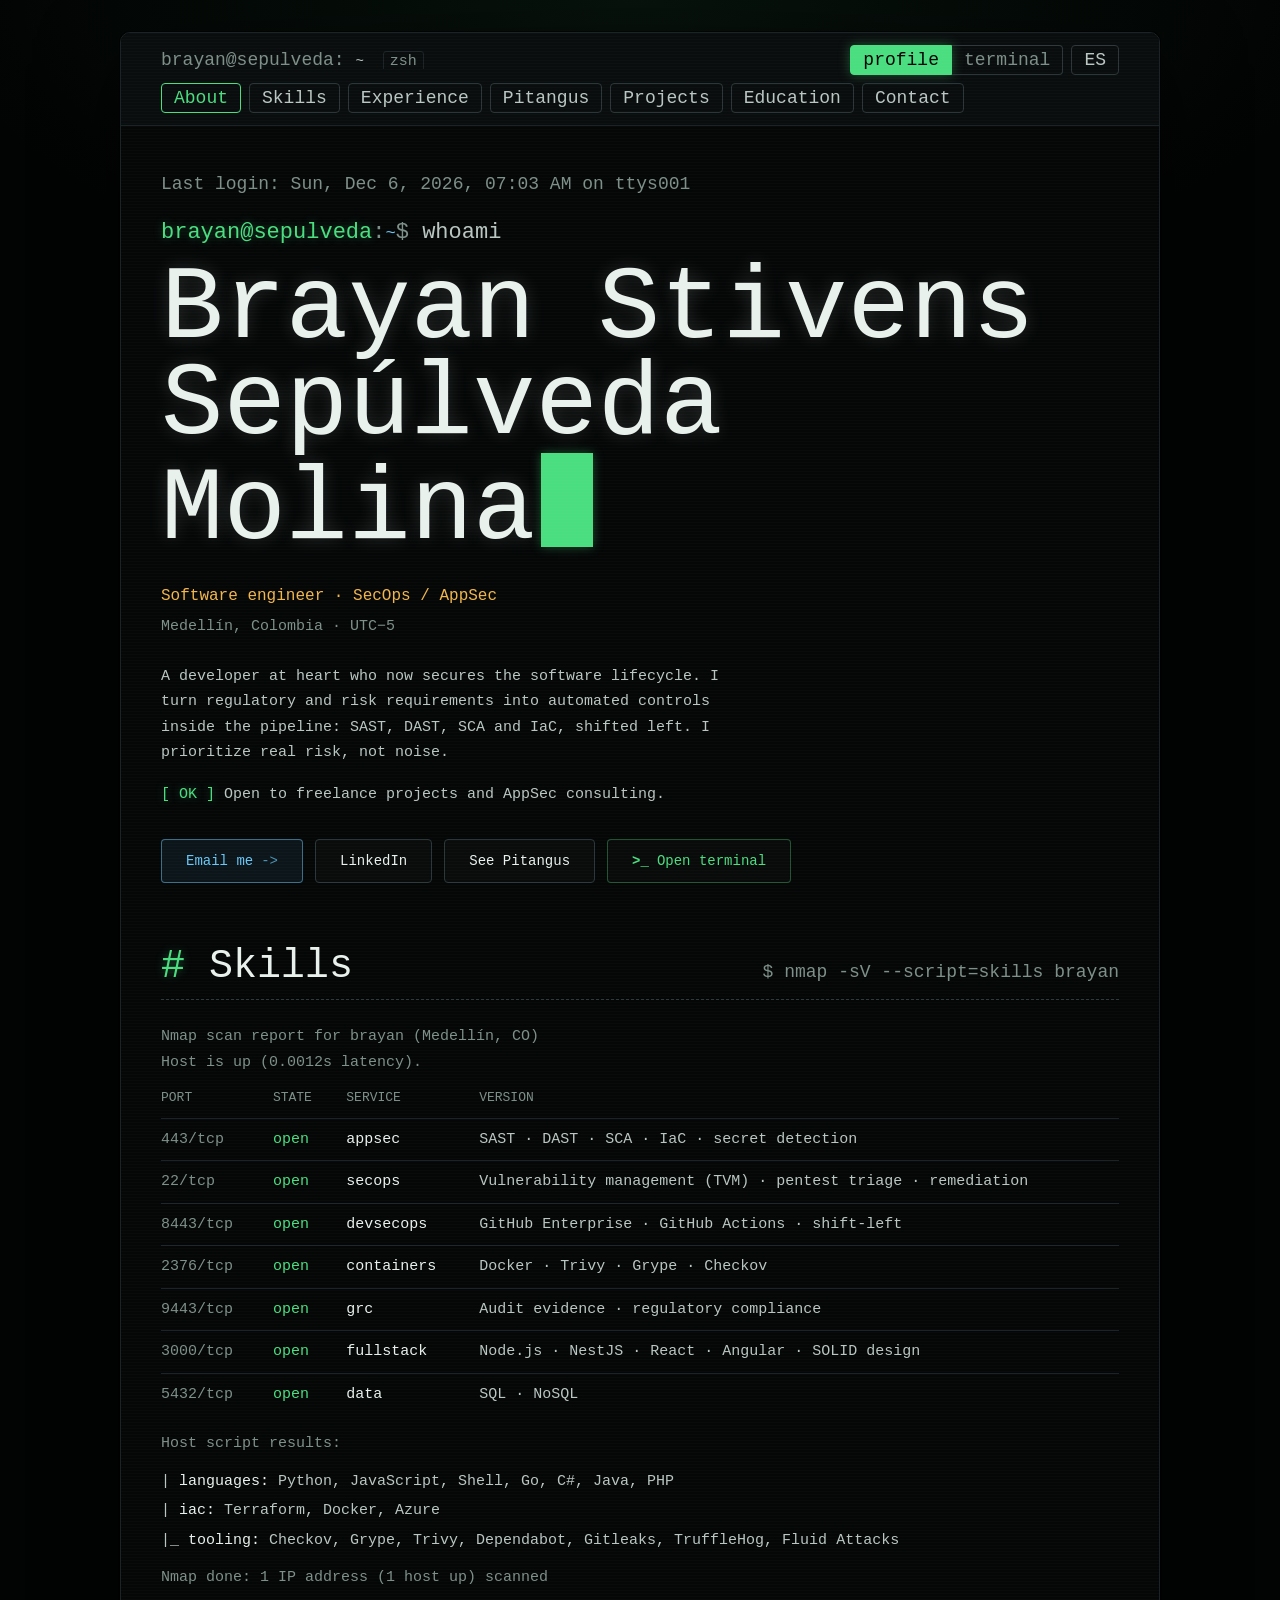
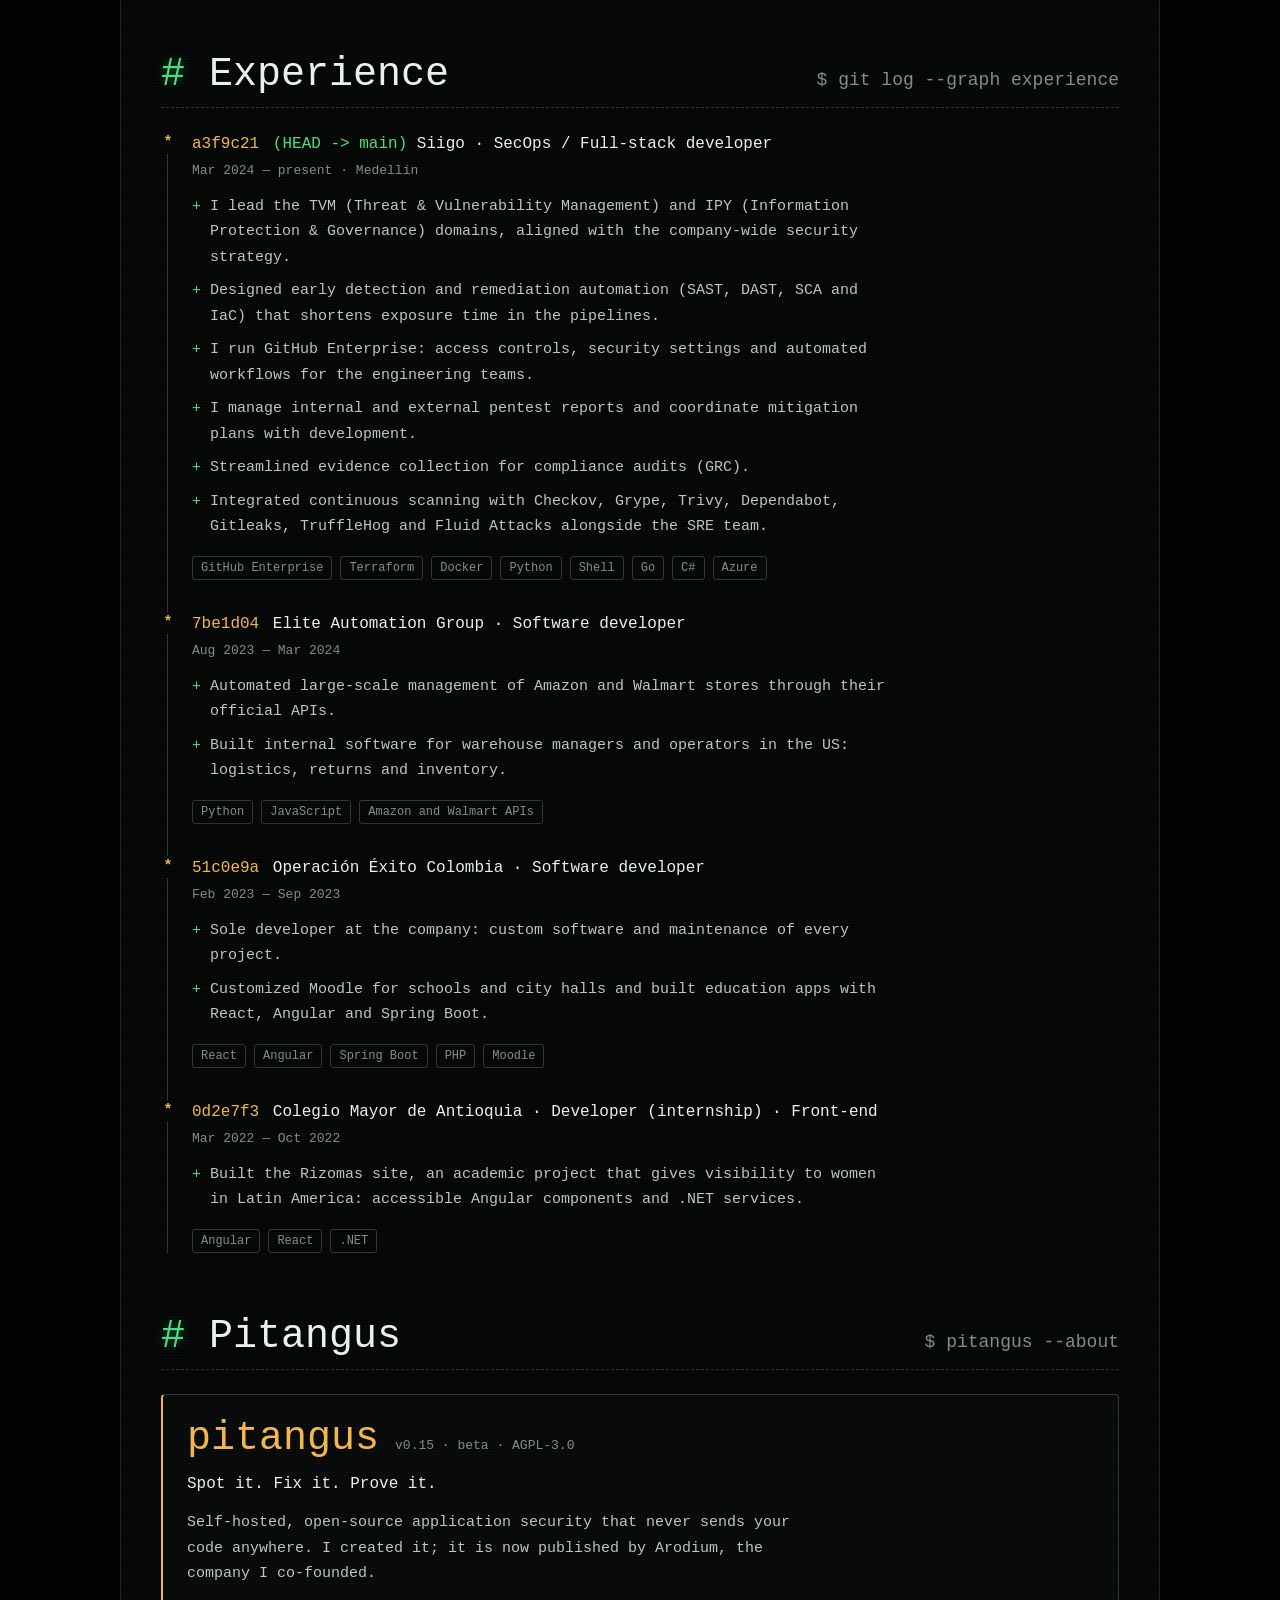
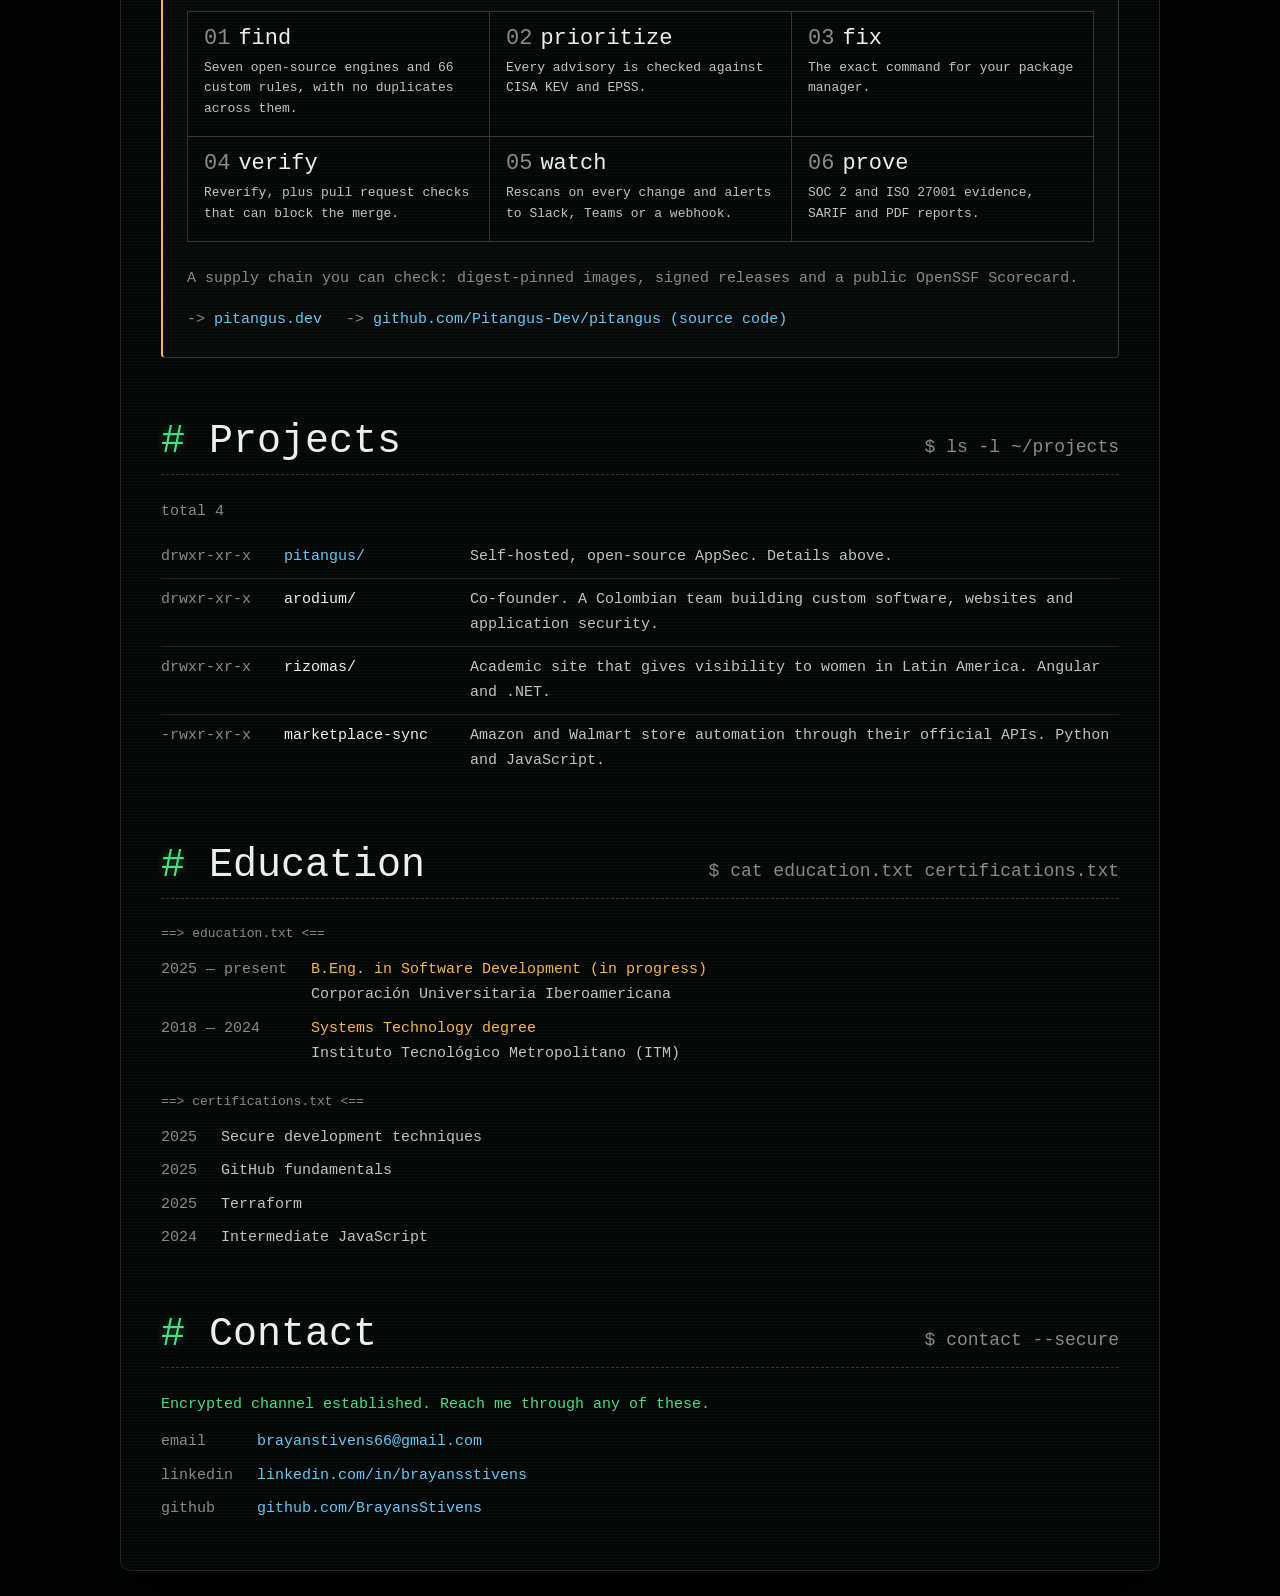
==== index.html @ 63f1b4c5 "Portfolio personal con vista de perfil y terminal interactiva Sitio estático para GitHub Pages: vist" ====
<!doctype html>
<html lang="es">
<head>
<meta charset="utf-8">
<meta name="viewport" content="width=device-width, initial-scale=1">
<meta http-equiv="Content-Security-Policy" content="default-src 'self'; script-src 'self'; style-src 'self' https://fonts.googleapis.com; font-src https://fonts.gstatic.com; img-src 'self' data:; connect-src 'none'; object-src 'none'; base-uri 'none'; form-action 'none'">
<meta name="referrer" content="strict-origin-when-cross-origin">
<title>Brayan Sepúlveda · SecOps / AppSec</title>
<meta name="description" content="Ingeniero de software y especialista en ciberseguridad (SecOps, AppSec, GRC). Automatizo SAST, DAST, SCA e IaC en el pipeline. Creador de Pitangus.">
<meta name="author" content="Brayan Stivens Sepúlveda Molina">
<meta name="theme-color" content="#020303">
<meta property="og:type" content="profile">
<meta property="og:title" content="Brayan Sepúlveda · SecOps / AppSec">
<meta property="og:description" content="Ingeniero de software y especialista en ciberseguridad. Creador de Pitangus, AppSec autoalojado y de código abierto.">
<meta property="og:url" content="https://brayansstivens.github.io/">
<link rel="canonical" href="https://brayansstivens.github.io/">
<link rel="icon" href="favicon.svg" type="image/svg+xml">
<link rel="preconnect" href="https://fonts.googleapis.com">
<link rel="preconnect" href="https://fonts.gstatic.com" crossorigin>
<link rel="stylesheet" href="https://fonts.googleapis.com/css2?family=IBM+Plex+Mono:wght@400;500;600&family=VT323&display=swap">
<link rel="stylesheet" href="styles.css">
<script src="main.js" defer></script>
</head>
<body>
<!--
  recon: si estás leyendo esto, vas bien.
  Hay una flag escondida. Los buenos pentesters empiezan por lo obvio.
-->
<a class="skip" href="#profile" id="skip">Ir al contenido</a>

<div class="term" id="term">
  <header class="bar">
    <div class="bar-row">
      <span class="bar-title">brayan@sepulveda: <span id="barPath"><span class="tl">~</span></span> <span class="bar-shell">zsh</span></span>
      <div class="bar-actions">
        <div class="seg" role="group" id="viewGroup" aria-label="Vista">
          <button type="button" id="viewProfile" aria-pressed="true">perfil</button>
          <button type="button" id="viewTerm" aria-pressed="false">terminal</button>
        </div>
        <button type="button" id="langBtn" class="btn" aria-label="Switch to English">EN</button>
      </div>
    </div>
    <nav id="chips" class="chips" aria-label="Secciones"></nav>
  </header>

  <main class="screen" id="profile">
    <div id="sections"></div>
    <noscript>
      <div class="noscript">
        <h1>Brayan Stivens Sepúlveda Molina</h1>
        <p>Ingeniero de software · SecOps / AppSec · Medellín, Colombia</p>
        <p>Creador de <a href="https://pitangus.dev">Pitangus</a>, AppSec autoalojado y de código abierto.</p>
        <p><a href="https://www.linkedin.com/in/brayansstivens">LinkedIn</a> · <a href="https://github.com/BrayansStivens">GitHub</a></p>
      </div>
    </noscript>
  </main>

  <section class="console" id="console" aria-label="Terminal" hidden>
    <div class="console-scroll" id="consoleScroll">
      <div class="out" id="out" aria-live="polite"></div>
      <form id="promptForm" class="prompt-line" autocomplete="off">
        <label for="prompt" class="ps1" id="ps1"></label>
        <input id="prompt" name="prompt" type="text" autocapitalize="off" autocorrect="off" spellcheck="false" enterkeyhint="go">
      </form>
    </div>
    <div class="suggest" id="suggest"></div>
  </section>
</div>
</body>
</html>
---- styles.css ----
/* Paleta: un significado por color.
   verde = prompt / estado OK, cian = enlaces y acciones,
   ámbar = resaltado, rojo = solo errores. Solo modo oscuro. */
:root {
  --bg: #020303;
  --panel: #050707;
  --bar: #0a0d0e;
  --line: #1a2426;
  --line-strong: #2a3739;
  --text: #b9c6c2;
  --strong: #e8f1ec;
  --muted: #7d8f89;          /* 5,8:1 sobre el panel: pasa AA en texto pequeño */
  --green: #4ade80;
  --glow: rgba(74, 222, 128, 0.35);
  --cyan: #67c7f7;
  --cyan-soft: rgba(103, 199, 247, 0.08);
  --amber: #f2b64c;
  --red: #f47272;
  --sel: rgba(74, 222, 128, 0.25);

  /* Tipografía: Plex para leer; VT323 solo para lo que es «de terminal»
     (prompt, títulos, nombre). VT323 se ve un 30 % más pequeña al mismo
     tamaño, por eso su escala va aparte. */
  --mono: "IBM Plex Mono", ui-monospace, SFMono-Regular, Menlo, Consolas, monospace;
  --vt: "VT323", "IBM Plex Mono", ui-monospace, monospace;
  --fs-xs: 12px;
  --fs-sm: 13px;
  --fs-base: 15px;
  --lh: 1.7;
  --vt-sm: 18px;   /* barra, menú, selector */
  --vt-md: 22px;   /* líneas de comando, títulos pequeños */
  --vt-lg: 40px;   /* títulos de sección */
  --vt-xl: clamp(56px, 10vw, 104px);

  /* Espaciado en múltiplos de 4 */
  --s-1: 4px;
  --s-2: 8px;
  --s-3: 12px;
  --s-4: 16px;
  --s-5: 24px;
  --s-6: 32px;
  --s-7: 48px;
  --s-8: 64px;

  --gutter: 40px;
  --radius: 4px;
  --control-h: 30px;
  --cta-h: 44px;
  --bar-h: 96px;
  color-scheme: dark;
}

* { box-sizing: border-box; }
[hidden] { display: none !important; }

html { -webkit-text-size-adjust: 100%; }

body {
  margin: 0;
  min-height: 100vh;
  padding-bottom: var(--s-6);
  background:
    radial-gradient(ellipse 80% 50% at 50% 0%, rgba(74, 222, 128, 0.07), transparent 70%),
    var(--bg);
  background-attachment: fixed;
  color: var(--text);
  font: var(--fs-base)/var(--lh) var(--mono);
}

::selection { background: var(--sel); color: var(--strong); }

a { color: var(--cyan); text-decoration: none; }
a:hover { text-decoration: underline; text-underline-offset: 3px; }
:focus-visible { outline: 2px solid var(--cyan); outline-offset: 2px; border-radius: 2px; }

p { margin: 0 0 var(--s-3); }

.skip {
  position: absolute;
  left: var(--s-2);
  top: -48px;
  padding: var(--s-2) var(--s-3);
  background: var(--panel);
  border: 1px solid var(--line);
  z-index: 30;
}
.skip:focus { top: var(--s-2); }

/* ---------- Ventana ---------- */
.term {
  position: relative;
  max-width: 1040px;
  margin: var(--s-6) auto 0;
  background: var(--panel);
  border: 1px solid var(--line);
  border-radius: 10px;
  overflow: clip;
  box-shadow: 0 0 0 1px rgba(0, 0, 0, 0.6), 0 30px 80px rgba(0, 0, 0, 0.7);
}

/* Líneas de barrido tipo monitor CRT, muy tenues */
.term::after {
  content: "";
  position: absolute;
  inset: 0;
  pointer-events: none;
  z-index: 8;
  background: repeating-linear-gradient(to bottom, rgba(255, 255, 255, 0.02) 0 1px, transparent 1px 3px);
}

.bar {
  position: sticky;
  top: 0;
  z-index: 5;
  background: var(--bar);
  border-bottom: 1px solid var(--line);
}

.bar-row {
  display: flex;
  align-items: center;
  justify-content: space-between;
  gap: var(--s-3);
  padding: var(--s-3) var(--gutter) var(--s-2);
}

.bar-title {
  font-family: var(--vt);
  font-size: var(--vt-sm);
  line-height: 1;
  color: var(--muted);
  white-space: nowrap;
  overflow: hidden;
  text-overflow: ellipsis;
}
#barPath { color: var(--text); }
.bar-shell { margin-left: var(--s-2); padding: 1px 6px; border: 1px solid var(--line); border-radius: 3px; font-size: 15px; }

.bar-actions { display: flex; align-items: center; gap: var(--s-2); flex-shrink: 0; }

/* Controles pequeños: menú de secciones, idioma, sugerencias */
.btn, .chip, .seg button {
  display: inline-flex;
  align-items: center;
  height: var(--control-h);
  padding: 0 var(--s-3);
  font-family: var(--vt);
  font-size: var(--vt-sm);
  line-height: 1;
  color: var(--text);
  background: transparent;
  border: 1px solid var(--line-strong);
  border-radius: var(--radius);
  cursor: pointer;
  text-decoration: none;
  white-space: nowrap;
}
.btn:hover, .chip:hover { border-color: var(--cyan); color: var(--cyan); text-decoration: none; }
.chip.active { border-color: var(--green); color: var(--green); }

.seg { display: inline-flex; }
.seg button { color: var(--muted); border-radius: 0; }
.seg button:first-child { border-radius: var(--radius) 0 0 var(--radius); }
.seg button:last-child { border-radius: 0 var(--radius) var(--radius) 0; border-left: 0; }
.seg button:hover { color: var(--cyan); }
.seg button[aria-pressed="true"] { color: var(--bg); background: var(--green); border-color: var(--green); box-shadow: 0 0 12px var(--glow); }

.chips {
  display: flex;
  flex-wrap: wrap;
  gap: var(--s-2);
  padding: 0 var(--gutter) var(--s-3);
}

/* ---------- Elementos de terminal compartidos ---------- */
.cmd {
  margin: 0 0 var(--s-4);
  font-family: var(--vt);
  font-size: var(--vt-md);
  font-weight: 400;
  line-height: 1.2;
  color: var(--strong);
  overflow-wrap: anywhere;
}

.ps1 { color: var(--green); white-space: nowrap; text-shadow: 0 0 8px var(--glow); }
.ps1 .p { color: var(--muted); text-shadow: none; }
.ps1 .d { color: var(--cyan); text-shadow: none; }
.tl { font-family: var(--mono); font-size: 0.78em; }

.cursor {
  display: inline-block;
  width: 0.5em;
  height: 0.9em;
  margin-left: 6px;
  vertical-align: -0.08em;
  background: var(--green);
  box-shadow: 0 0 10px var(--glow);
  animation: blink 1.1s steps(1) infinite;
}
@keyframes blink { 50% { opacity: 0; } }

.muted { color: var(--muted); }
.ok { color: var(--green); }
.hl { color: var(--amber); }
.err { color: var(--red); }
.strong { color: var(--strong); }

/* ---------- Vista de perfil ---------- */
.screen { padding: var(--s-7) var(--gutter) var(--s-7); }

.block { margin: 0 0 var(--s-8); scroll-margin-top: calc(var(--bar-h) + var(--s-4)); }
.block:last-child { margin-bottom: 0; }

.login { margin: 0 0 var(--s-5); font-family: var(--vt); font-size: var(--vt-sm); line-height: 1.2; color: var(--muted); }

.hero .cmd { color: var(--text); }
.name {
  margin: 0 0 var(--s-5);
  font-family: var(--vt);
  font-size: var(--vt-xl);
  line-height: 0.92;
  font-weight: 400;
  color: var(--strong);
  text-shadow: 0 0 18px rgba(232, 241, 236, 0.18);
}
.role { margin: 0 0 var(--s-1); font-size: 16px; font-weight: 500; color: var(--amber); }
.summary { max-width: 64ch; margin: var(--s-5) 0 0; }
.status { margin: var(--s-4) 0 0; }
.status .ok { text-shadow: 0 0 8px var(--glow); }

/* Botones de acción: texto legible (Plex), una sola acción destacada */
.cta { display: flex; flex-wrap: wrap; gap: var(--s-3); margin-top: var(--s-6); }
.btn-cta {
  display: inline-flex;
  align-items: center;
  justify-content: center;
  gap: var(--s-2);
  height: var(--cta-h);
  padding: 0 var(--s-5);
  font: 500 14px/1 var(--mono);
  white-space: nowrap;
  color: var(--strong);
  background: rgba(255, 255, 255, 0.02);
  border: 1px solid var(--line-strong);
  border-radius: var(--radius);
  cursor: pointer;
  transition: border-color 0.15s, background 0.15s, color 0.15s;
}
.btn-cta:hover { text-decoration: none; border-color: var(--cyan); color: var(--cyan); }
.btn-cta.primary { color: var(--cyan); background: var(--cyan-soft); border-color: rgba(103, 199, 247, 0.5); }
.btn-cta.primary::after { content: "->"; opacity: 0.7; }
.btn-cta.primary:hover { background: rgba(103, 199, 247, 0.16); border-color: var(--cyan); }
.btn-cta.ghost { color: var(--green); border-color: rgba(74, 222, 128, 0.35); }
.btn-cta.ghost::before { content: ">_"; font-weight: 600; }
.btn-cta.ghost:hover { color: var(--green); border-color: var(--green); background: rgba(74, 222, 128, 0.06); }

/* Cabecera de sección */
.sec-head {
  display: flex;
  flex-wrap: wrap;
  align-items: baseline;
  justify-content: space-between;
  gap: var(--s-1) var(--s-5);
  padding-bottom: var(--s-3);
  margin-bottom: var(--s-5);
  border-bottom: 1px dashed var(--line-strong);
}
.sec-title {
  margin: 0;
  font-family: var(--vt);
  font-weight: 400;
  font-size: var(--vt-lg);
  line-height: 1;
  color: var(--strong);
}
.sec-title::before { content: "# "; color: var(--green); text-shadow: 0 0 8px var(--glow); }
.sec-cmd { font-family: var(--vt); font-size: var(--vt-sm); line-height: 1.2; color: var(--muted); }

/* nmap */
.nmap { width: 100%; border-collapse: collapse; margin: var(--s-2) 0 var(--s-4); }
.nmap th { text-align: left; font-size: var(--fs-sm); font-weight: 500; color: var(--muted); padding: 0 var(--s-5) var(--s-2) 0; border-bottom: 1px solid var(--line); }
.nmap td { padding: var(--s-2) var(--s-5) var(--s-2) 0; vertical-align: top; border-bottom: 1px solid var(--line); }
.nmap tr:last-child td { border-bottom: 0; }
.nmap td:last-child, .nmap th:last-child { padding-right: 0; }
.nmap .port { white-space: nowrap; color: var(--muted); }
.nmap .svc { color: var(--strong); font-weight: 500; white-space: nowrap; }
.script { list-style: none; margin: 0 0 var(--s-3); padding: 0; }
.script li { padding-left: 2ch; text-indent: -2ch; margin-bottom: var(--s-1); }
.script b { color: var(--strong); font-weight: 500; }

/* git log */
.gitlog { list-style: none; margin: 0; padding: 0; }
.gitlog > li {
  position: relative;
  padding: 0 0 var(--s-6) var(--s-5);
  border-left: 1px solid var(--line-strong);
  margin-left: 6px;
}
.gitlog > li:last-child { padding-bottom: 0; }
.gitlog > li::before {
  content: "*";
  position: absolute;
  left: -6px;
  top: 0;
  width: 12px;
  line-height: 1.5;
  text-align: center;
  background: var(--panel);
  color: var(--amber);
  font-weight: 600;
}
.commit { color: var(--strong); font-size: 16px; font-weight: 500; line-height: 1.5; }
.hash { color: var(--amber); font-weight: 400; margin-right: var(--s-1); }
.ref { color: var(--green); font-weight: 400; }
.meta { margin: var(--s-1) 0 var(--s-3); font-size: var(--fs-sm); color: var(--muted); }
.bullets { margin: 0 0 var(--s-4); padding-left: 2ch; list-style: none; }
.bullets li { position: relative; margin-bottom: var(--s-2); max-width: 76ch; }
.bullets li::before { content: "+"; position: absolute; left: -2ch; color: var(--green); }

.tags { display: flex; flex-wrap: wrap; gap: var(--s-2); margin: 0; padding: 0; list-style: none; }
.tags li { padding: 2px var(--s-2); font-size: var(--fs-xs); line-height: 1.5; color: var(--muted); border: 1px solid var(--line-strong); border-radius: 3px; }

/* pitangus */
.card {
  padding: var(--s-5);
  border: 1px solid var(--line-strong);
  border-left: 2px solid var(--amber);
  border-radius: var(--radius);
  background: rgba(255, 255, 255, 0.012);
}
.card-head { display: flex; flex-wrap: wrap; align-items: baseline; gap: var(--s-1) var(--s-4); margin-bottom: var(--s-3); }
.pname { font-family: var(--vt); font-size: var(--vt-lg); line-height: 1; color: var(--amber); }
.card-head .muted { font-size: var(--fs-sm); }
.tagline { margin-bottom: var(--s-3); font-size: 16px; font-weight: 500; color: var(--strong); }
.lead { max-width: 68ch; }

.pipeline {
  list-style: none;
  margin: var(--s-5) 0;
  padding: 0;
  display: grid;
  grid-template-columns: repeat(3, minmax(0, 1fr));
  gap: 1px;
  background: var(--line-strong);
  border: 1px solid var(--line-strong);
}
.pipeline li { background: var(--panel); padding: var(--s-4); }
.step { display: block; margin-bottom: var(--s-2); font-family: var(--vt); font-size: var(--vt-md); line-height: 1; color: var(--strong); }
.step .n { color: var(--muted); margin-right: var(--s-2); }
.pipeline p { margin: 0; font-size: var(--fs-sm); line-height: 1.6; }

.links { display: flex; flex-wrap: wrap; gap: var(--s-2) var(--s-5); margin: var(--s-4) 0 0; }
.links a::before { content: "-> "; color: var(--muted); }

/* ls -l */
.ls { list-style: none; margin: 0; padding: 0; }
.ls li {
  display: grid;
  grid-template-columns: 11ch minmax(18ch, max-content) 1fr;
  gap: 0 var(--s-5);
  padding: var(--s-2) 0;
  border-bottom: 1px solid var(--line);
}
.ls li:last-child { border-bottom: 0; }
.ls .perm { color: var(--muted); }
.ls .fname { color: var(--strong); font-weight: 500; }

/* educación y contacto */
.kv { display: grid; grid-template-columns: max-content 1fr; gap: var(--s-2) var(--s-5); margin: 0 0 var(--s-5); }
.kv:last-child { margin-bottom: 0; }
.kv dt { color: var(--muted); }
.kv dd { margin: 0; }
.file { margin: var(--s-5) 0 var(--s-3); font-size: var(--fs-sm); color: var(--muted); }
.file:first-child { margin-top: 0; }

/* ---------- Vista de terminal: ocupa la ventana y tiene su propio scroll ---------- */
.term.is-term {
  display: flex;
  flex-direction: column;
  height: calc(100vh - var(--s-8));
  height: calc(100dvh - var(--s-8));
}
.console { flex: 1; display: flex; flex-direction: column; min-height: 0; }
.console-scroll {
  flex: 1;
  min-height: 0;
  overflow-y: auto;
  padding: var(--s-5) var(--gutter) var(--s-4);
  overscroll-behavior: contain;
  cursor: text;
}
.suggest {
  display: flex;
  flex-wrap: wrap;
  gap: var(--s-2);
  padding: var(--s-3) var(--gutter);
  border-top: 1px solid var(--line);
  background: var(--bar);
}
.suggest .chip { color: var(--muted); }
.suggest .chip:hover { color: var(--cyan); }

.out .entry { margin-bottom: var(--s-5); }
.out .cmd { margin: 0 0 var(--s-2); }
.out .output p { margin-bottom: var(--s-2); }
.out .grid { display: flex; flex-wrap: wrap; gap: var(--s-1) var(--s-6); }
.out .dir { color: var(--cyan); }
.out .lnk { color: var(--amber); }
.out .help { display: grid; grid-template-columns: max-content 1fr; gap: var(--s-1) var(--s-6); margin: 0; }
.out .help dt { color: var(--strong); }
.out .help dd { margin: 0; color: var(--muted); }
.out .name { font-size: clamp(44px, 8vw, 80px); }
.welcome .banner {
  margin: var(--s-3) 0 var(--s-4);
  font-family: var(--vt);
  font-size: clamp(44px, 8vw, 72px);
  line-height: 1;
  color: var(--green);
  text-shadow: 0 0 16px var(--glow);
}

.prompt-line { display: flex; align-items: baseline; gap: var(--s-3); font-family: var(--vt); font-size: var(--vt-md); line-height: 1.2; }
.prompt-line input {
  flex: 1;
  min-width: 0;
  font: inherit;
  color: var(--strong);
  background: transparent;
  border: 0;
  padding: 0;
  outline: none;
  caret-color: var(--green);
}
.prompt-line input::placeholder { color: var(--muted); opacity: 0.8; }

.noscript h1 { font-family: var(--vt); font-size: 48px; font-weight: 400; color: var(--strong); }

/* ---------- Responsivo ---------- */
@media (max-width: 760px) {
  :root {
    --gutter: 16px;
    --fs-base: 14px;
    --vt-lg: 34px;
    --control-h: 36px;   /* objetivo táctil cómodo */
    --bar-h: 108px;
  }
  .term { margin: 0; border-radius: 0; border-left: 0; border-right: 0; border-top: 0; }
  /* En móvil el menú va en una sola fila desplazable dentro de la barra */
  .chips, .suggest { flex-wrap: nowrap; overflow-x: auto; scrollbar-width: none; }
  .chips::-webkit-scrollbar, .suggest::-webkit-scrollbar { display: none; }
  .chip { flex-shrink: 0; }
  .screen { padding: var(--s-6) var(--gutter) var(--s-7); }
  .block { margin-bottom: var(--s-7); }
  .pipeline { grid-template-columns: repeat(2, minmax(0, 1fr)); }
  .ls li { grid-template-columns: 1fr; gap: var(--s-1); }
  .ls .perm { display: none; }
  .term.is-term { height: 100vh; height: 100dvh; }
  body:has(.term.is-term) { padding-bottom: 0; }
  .seg button { padding: 0 var(--s-2); }
}

@media (max-width: 520px) {
  .name .cursor { display: none; }
  .ps1 .u { display: none; }
  .bar-shell { display: none; }
  .card { padding: var(--s-4); }
  .pipeline { grid-template-columns: 1fr; }
  .cta { display: grid; grid-template-columns: 1fr 1fr; }
  .btn-cta { padding: 0 var(--s-2); font-size: 13px; }
  .nmap thead { display: none; }
  .nmap tr { display: grid; grid-template-columns: max-content max-content 1fr; gap: 0 var(--s-3); padding: var(--s-3) 0; border-bottom: 1px solid var(--line); }
  .nmap tr:last-child { border-bottom: 0; }
  .nmap td { padding: 0; border: 0; }
  .nmap td.ver { grid-column: 1 / -1; margin-top: var(--s-1); }
  .kv, .out .help { grid-template-columns: 1fr; gap: 0; }
  .kv dd { margin-bottom: var(--s-3); }
  .out .help dd { margin-bottom: var(--s-2); }
}

@media (prefers-reduced-motion: reduce) {
  .cursor { animation: none; }
  .btn-cta { transition: none; }
}
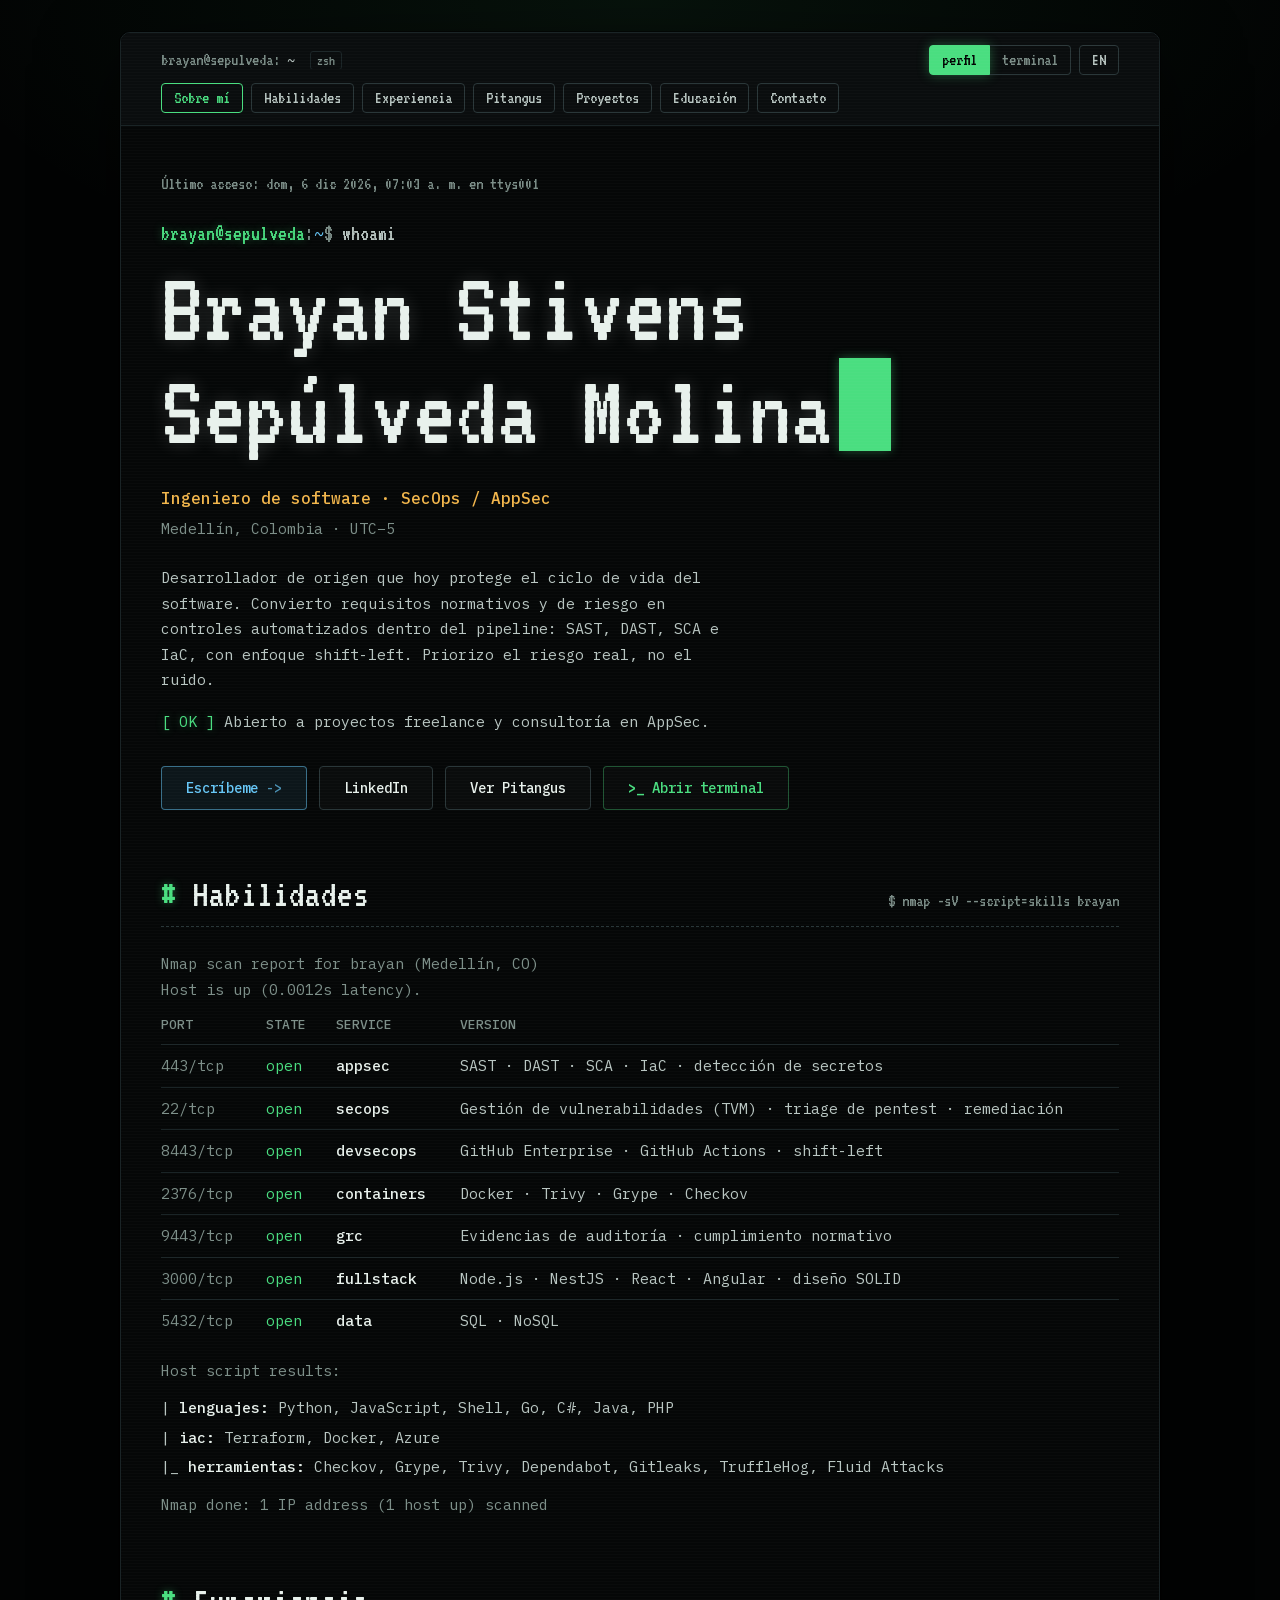
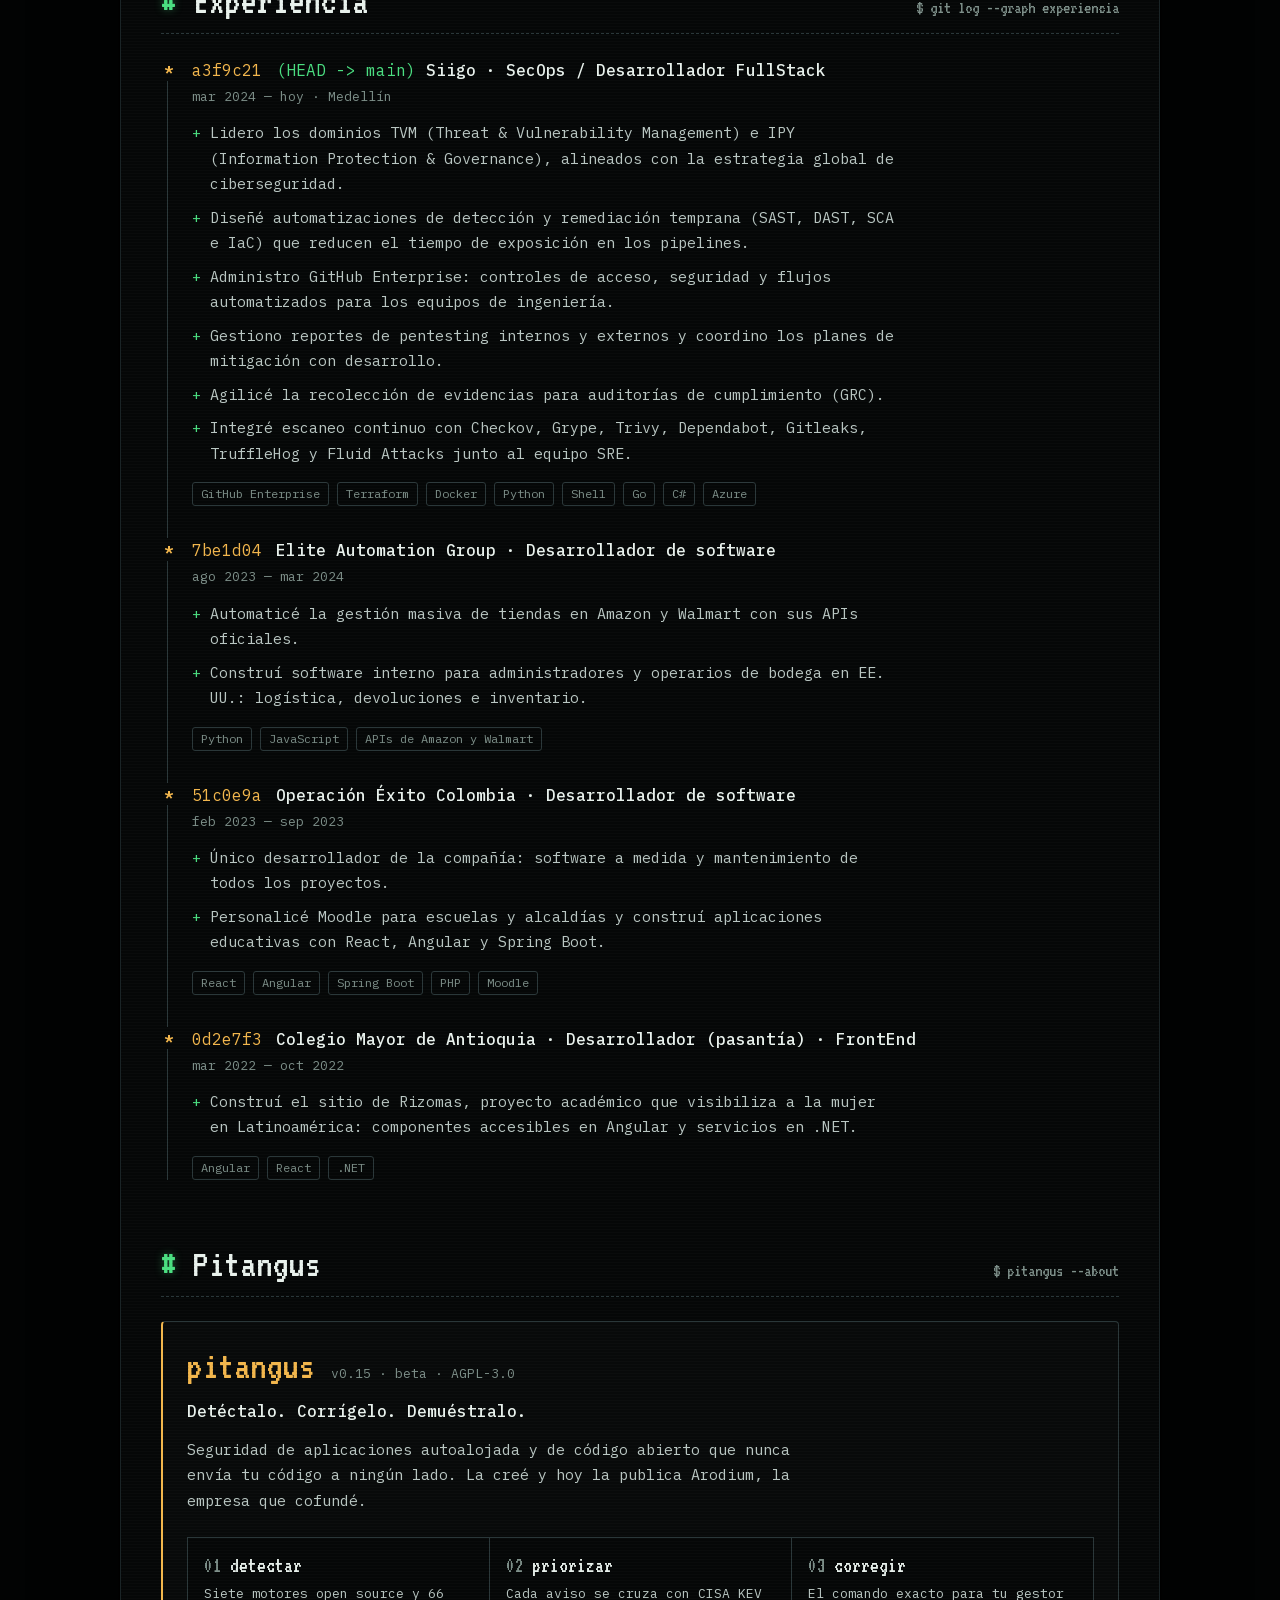
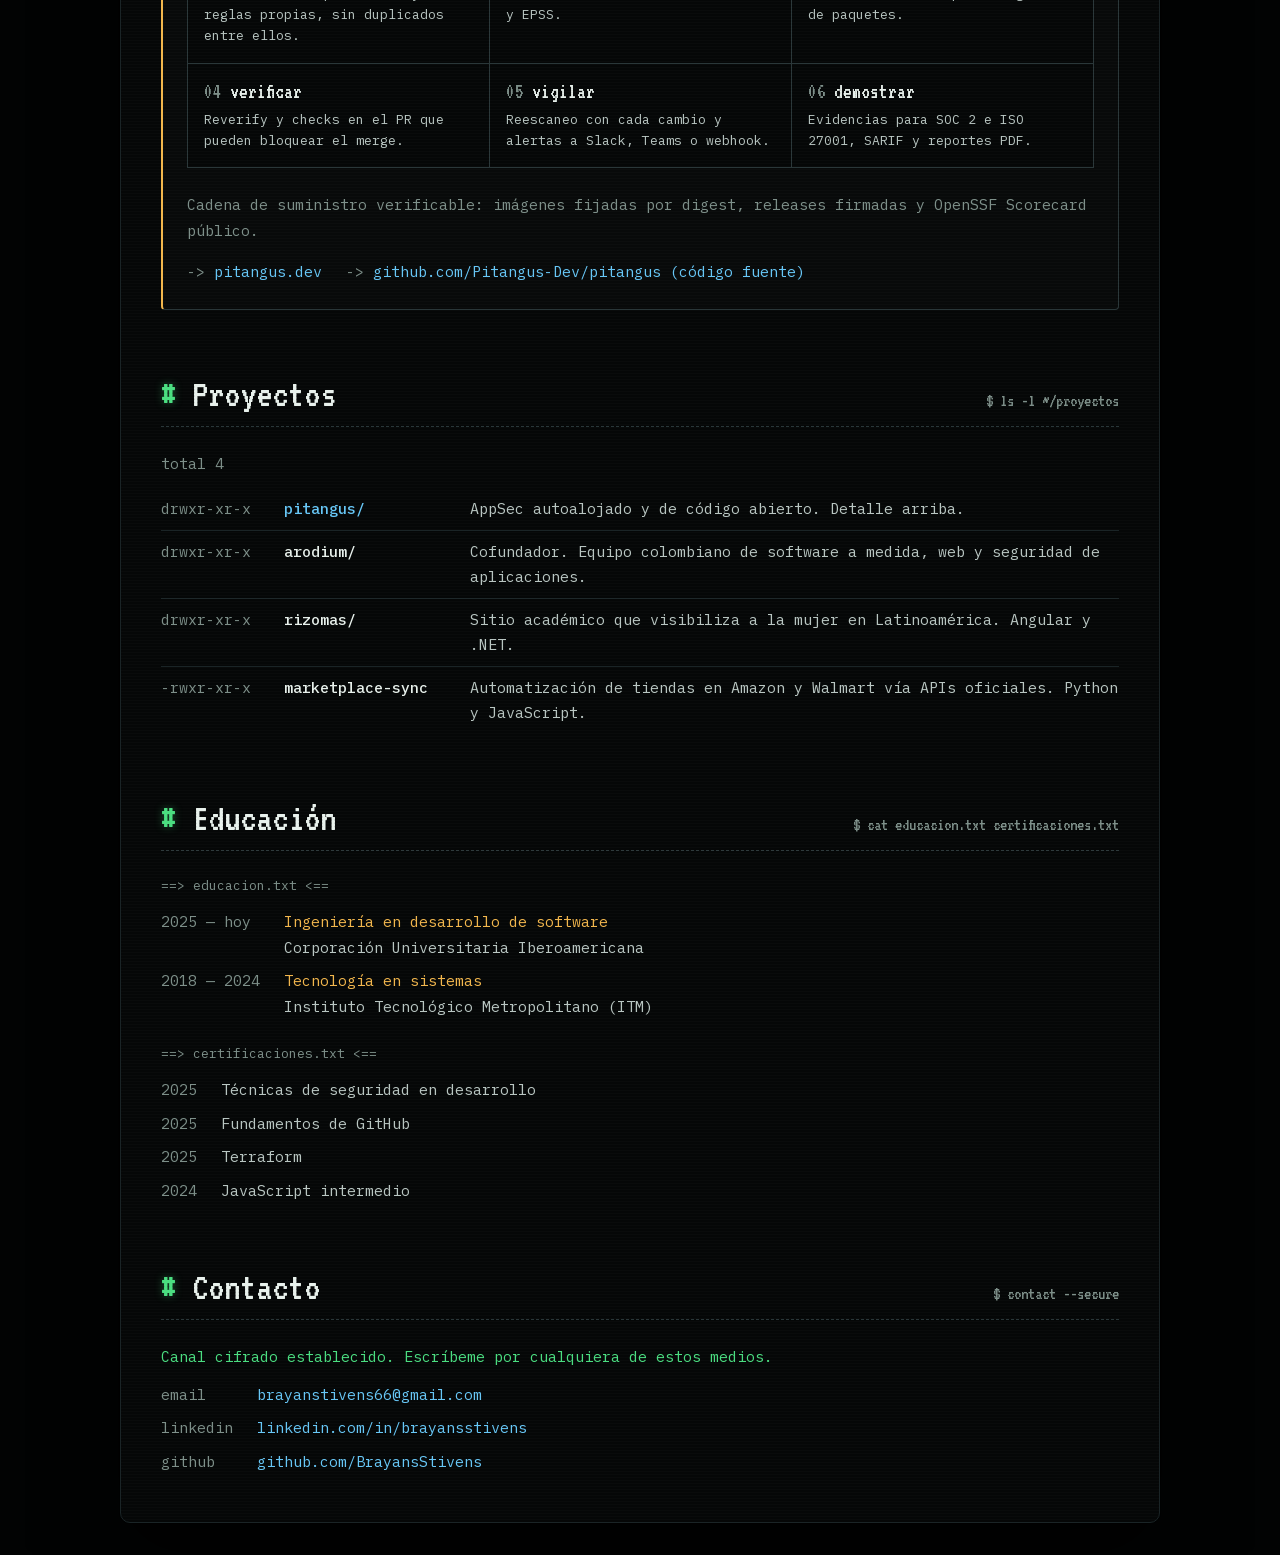
==== commit e1f48a69: "SEO y rendimiento: prerender por idioma, fuentes propias y datos estructurados - Páginas prerenderiz" ====
--- a/index.html
+++ b/index.html
@@ -3,23 +3,41 @@
 <head>
 <meta charset="utf-8">
 <meta name="viewport" content="width=device-width, initial-scale=1">
-<meta http-equiv="Content-Security-Policy" content="default-src 'self'; script-src 'self'; style-src 'self' https://fonts.googleapis.com; font-src https://fonts.gstatic.com; img-src 'self' data:; connect-src 'none'; object-src 'none'; base-uri 'none'; form-action 'none'">
+<meta http-equiv="Content-Security-Policy" content="default-src 'self'; script-src 'self'; style-src 'self'; font-src 'self'; img-src 'self' data:; connect-src 'self'; object-src 'none'; base-uri 'none'; form-action 'none'">
 <meta name="referrer" content="strict-origin-when-cross-origin">
-<title>Brayan Sepúlveda · SecOps / AppSec</title>
-<meta name="description" content="Ingeniero de software y especialista en ciberseguridad (SecOps, AppSec, GRC). Automatizo SAST, DAST, SCA e IaC en el pipeline. Creador de Pitangus.">
+<title>Brayan Sepúlveda · Ingeniero de software, AppSec y SecOps</title>
+<meta name="description" content="Ingeniero de software y especialista en ciberseguridad en Medellín. Automatizo SAST, DAST, SCA e IaC en el pipeline (DevSecOps). Creador de Pitangus.">
 <meta name="author" content="Brayan Stivens Sepúlveda Molina">
+<meta name="robots" content="index, follow, max-image-preview:large">
 <meta name="theme-color" content="#020303">
+<link rel="canonical" href="https://brayansstivens.github.io/">
+<link rel="alternate" hreflang="es" href="https://brayansstivens.github.io/">
+<link rel="alternate" hreflang="en" href="https://brayansstivens.github.io/en/">
+<link rel="alternate" hreflang="x-default" href="https://brayansstivens.github.io/">
 <meta property="og:type" content="profile">
-<meta property="og:title" content="Brayan Sepúlveda · SecOps / AppSec">
-<meta property="og:description" content="Ingeniero de software y especialista en ciberseguridad. Creador de Pitangus, AppSec autoalojado y de código abierto.">
+<meta property="og:site_name" content="Brayan Sepúlveda">
+<meta property="og:title" content="Brayan Sepúlveda · Ingeniero de software, AppSec y SecOps">
+<meta property="og:description" content="Ingeniero de software y especialista en ciberseguridad en Medellín. Automatizo SAST, DAST, SCA e IaC en el pipeline (DevSecOps). Creador de Pitangus.">
 <meta property="og:url" content="https://brayansstivens.github.io/">
-<link rel="canonical" href="https://brayansstivens.github.io/">
-<link rel="icon" href="favicon.svg" type="image/svg+xml">
-<link rel="preconnect" href="https://fonts.googleapis.com">
-<link rel="preconnect" href="https://fonts.gstatic.com" crossorigin>
-<link rel="stylesheet" href="https://fonts.googleapis.com/css2?family=IBM+Plex+Mono:wght@400;500;600&family=VT323&display=swap">
-<link rel="stylesheet" href="styles.css">
-<script src="main.js" defer></script>
+<meta property="og:locale" content="es_CO">
+<meta property="og:locale:alternate" content="en_US">
+<meta property="og:image" content="https://brayansstivens.github.io/og-es.png">
+<meta property="og:image:width" content="1200">
+<meta property="og:image:height" content="630">
+<meta property="og:image:alt" content="Brayan Sepúlveda, ingeniero de software y especialista en AppSec y SecOps">
+<meta property="profile:first_name" content="Brayan">
+<meta property="profile:last_name" content="Sepúlveda">
+<meta name="twitter:card" content="summary_large_image">
+<meta name="twitter:title" content="Brayan Sepúlveda · Ingeniero de software, AppSec y SecOps">
+<meta name="twitter:description" content="Ingeniero de software y especialista en ciberseguridad en Medellín. Automatizo SAST, DAST, SCA e IaC en el pipeline (DevSecOps). Creador de Pitangus.">
+<meta name="twitter:image" content="https://brayansstivens.github.io/og-es.png">
+<link rel="icon" href="/favicon.svg" type="image/svg+xml">
+<link rel="apple-touch-icon" href="/apple-touch-icon.png">
+<link rel="preload" href="/fonts/vt323-latin.woff2" as="font" type="font/woff2" crossorigin>
+<link rel="preload" href="/fonts/plex-mono-400-latin.woff2" as="font" type="font/woff2" crossorigin>
+<link rel="stylesheet" href="/styles.css">
+<script type="module" src="/main.js"></script>
+<script type="application/ld+json">{"@context":"https://schema.org","@graph":[{"@type":"ProfilePage","@id":"https://brayansstivens.github.io/#page","url":"https://brayansstivens.github.io/","name":"Brayan Sepúlveda · Ingeniero de software, AppSec y SecOps","description":"Ingeniero de software y especialista en ciberseguridad en Medellín. Automatizo SAST, DAST, SCA e IaC en el pipeline (DevSecOps). Creador de Pitangus.","inLanguage":"es","mainEntity":{"@id":"https://brayansstivens.github.io/#person"}},{"@type":"Person","@id":"https://brayansstivens.github.io/#person","name":"Brayan Stivens Sepúlveda Molina","alternateName":"Brayan Sepúlveda","jobTitle":"Ingeniero de software · SecOps / AppSec","description":"Desarrollador de origen que hoy protege el ciclo de vida del software. Convierto requisitos normativos y de riesgo en controles automatizados dentro del pipeline: SAST, DAST, SCA e IaC, con enfoque shift-left. Priorizo el riesgo real, no el ruido.","url":"https://brayansstivens.github.io/","image":"https://brayansstivens.github.io/og-es.png","email":"mailto:brayanstivens66@gmail.com","address":{"@type":"PostalAddress","addressLocality":"Medellín","addressCountry":"CO"},"worksFor":{"@type":"Organization","name":"Siigo"},"alumniOf":[{"@type":"CollegeOrUniversity","name":"Instituto Tecnológico Metropolitano"},{"@type":"CollegeOrUniversity","name":"Corporación Universitaria Iberoamericana"}],"knowsAbout":["Application Security","DevSecOps","SecOps","SAST","DAST","SCA","Infrastructure as Code","Vulnerability Management","GRC","GitHub Enterprise","GitHub Actions","Terraform","Docker","Node.js","NestJS","React","Angular","Python"],"sameAs":["https://www.linkedin.com/in/brayansstivens","https://github.com/BrayansStivens"]},{"@type":"SoftwareSourceCode","name":"Pitangus","description":"Seguridad de aplicaciones autoalojada y de código abierto que nunca envía tu código a ningún lado.","url":"https://pitangus.dev","codeRepository":"https://github.com/Pitangus-Dev/pitangus","license":"https://www.gnu.org/licenses/agpl-3.0.html","creator":{"@id":"https://brayansstivens.github.io/#person"}}]}</script>
 </head>
 <body>
 <!--
@@ -37,22 +55,107 @@
           <button type="button" id="viewProfile" aria-pressed="true">perfil</button>
           <button type="button" id="viewTerm" aria-pressed="false">terminal</button>
         </div>
-        <button type="button" id="langBtn" class="btn" aria-label="Switch to English">EN</button>
+        <a id="langBtn" class="btn" href="/en/" hreflang="en" lang="en">EN <span class="sr-only">Switch to English</span></a>
       </div>
     </div>
-    <nav id="chips" class="chips" aria-label="Secciones"></nav>
+    <nav id="chips" class="chips" aria-label="Secciones"><a class="chip" href="#s-whoami" data-k="whoami">Sobre mí</a><a class="chip" href="#s-skills" data-k="skills">Habilidades</a><a class="chip" href="#s-experiencia" data-k="experiencia">Experiencia</a><a class="chip" href="#s-pitangus" data-k="pitangus">Pitangus</a><a class="chip" href="#s-proyectos" data-k="proyectos">Proyectos</a><a class="chip" href="#s-educacion" data-k="educacion">Educación</a><a class="chip" href="#s-contacto" data-k="contacto">Contacto</a></nav>
   </header>
 
   <main class="screen" id="profile">
-    <div id="sections"></div>
-    <noscript>
-      <div class="noscript">
-        <h1>Brayan Stivens Sepúlveda Molina</h1>
-        <p>Ingeniero de software · SecOps / AppSec · Medellín, Colombia</p>
-        <p>Creador de <a href="https://pitangus.dev">Pitangus</a>, AppSec autoalojado y de código abierto.</p>
-        <p><a href="https://www.linkedin.com/in/brayansstivens">LinkedIn</a> · <a href="https://github.com/BrayansStivens">GitHub</a></p>
+    <div id="sections">
+<section class="block hero" id="s-whoami" aria-label="Sobre mí">
+        <p class="login" id="login">Último acceso: dom, 18 oct 2026, 11:40 a. m. en ttys001</p>
+        <div class="cmd"><span class="ps1"><span class="u">brayan@sepulveda</span><span class="p">:</span><span class="d"><span class="tl">~</span></span><span class="p">$</span></span> whoami</div>
+        <h1 class="name">Brayan Stivens<br>Sepúlveda Molina<span class="cursor" aria-hidden="true"></span></h1>
+      <p class="role">Ingeniero de software · SecOps / AppSec</p>
+      <p class="muted">Medellín, Colombia · UTC−5</p>
+      <p class="summary">Desarrollador de origen que hoy protege el ciclo de vida del software. Convierto requisitos normativos y de riesgo en controles automatizados dentro del pipeline: SAST, DAST, SCA e IaC, con enfoque shift-left. Priorizo el riesgo real, no el ruido.</p>
+      <p class="status"><span class="ok">[ OK ]</span> Abierto a proyectos freelance y consultoría en AppSec.</p><div class="cta">
+        <a class="btn-cta primary" href="mailto:brayanstivens66@gmail.com">Escríbeme</a>
+        <a class="btn-cta" href="https://www.linkedin.com/in/brayansstivens" target="_blank" rel="noopener noreferrer">LinkedIn</a>
+        <a class="btn-cta" href="#s-pitangus">Ver Pitangus</a>
+        <button type="button" class="btn-cta ghost" data-open-term>Abrir terminal</button>
       </div>
-    </noscript>
+      </section>
+<section class="block" id="s-skills" aria-labelledby="h-skills">
+        <header class="sec-head">
+          <h2 class="sec-title" id="h-skills">Habilidades</h2>
+          <span class="sec-cmd" aria-hidden="true">$ nmap -sV --script=skills brayan</span>
+        </header>
+        <div class="output"><p class="muted">Nmap scan report for brayan (Medellín, CO)<br>Host is up (0.0012s latency).</p>
+      <table class="nmap"><thead><tr><th scope="col">PORT</th><th scope="col">STATE</th><th scope="col">SERVICE</th><th scope="col">VERSION</th></tr></thead><tbody><tr><td class="port">443/tcp</td><td class="ok">open</td><td class="svc">appsec</td><td class="ver">SAST · DAST · SCA · IaC · detección de secretos</td></tr><tr><td class="port">22/tcp</td><td class="ok">open</td><td class="svc">secops</td><td class="ver">Gestión de vulnerabilidades (TVM) · triage de pentest · remediación</td></tr><tr><td class="port">8443/tcp</td><td class="ok">open</td><td class="svc">devsecops</td><td class="ver">GitHub Enterprise · GitHub Actions · shift-left</td></tr><tr><td class="port">2376/tcp</td><td class="ok">open</td><td class="svc">containers</td><td class="ver">Docker · Trivy · Grype · Checkov</td></tr><tr><td class="port">9443/tcp</td><td class="ok">open</td><td class="svc">grc</td><td class="ver">Evidencias de auditoría · cumplimiento normativo</td></tr><tr><td class="port">3000/tcp</td><td class="ok">open</td><td class="svc">fullstack</td><td class="ver">Node.js · NestJS · React · Angular · diseño SOLID</td></tr><tr><td class="port">5432/tcp</td><td class="ok">open</td><td class="svc">data</td><td class="ver">SQL · NoSQL</td></tr></tbody></table>
+      <p class="muted">Host script results:</p>
+      <ul class="script"><li>|  <b>lenguajes:</b> Python, JavaScript, Shell, Go, C#, Java, PHP</li><li>|  <b>iac:</b> Terraform, Docker, Azure</li><li>|_ <b>herramientas:</b> Checkov, Grype, Trivy, Dependabot, Gitleaks, TruffleHog, Fluid Attacks</li></ul>
+      <p class="muted">Nmap done: 1 IP address (1 host up) scanned</p></div>
+      </section>
+<section class="block" id="s-experiencia" aria-labelledby="h-experiencia">
+        <header class="sec-head">
+          <h2 class="sec-title" id="h-experiencia">Experiencia</h2>
+          <span class="sec-cmd" aria-hidden="true">$ git log --graph experiencia</span>
+        </header>
+        <div class="output"><ol class="gitlog"><li>
+  <div class="commit"><span class="hash">a3f9c21</span> <span class="ref">(HEAD -&gt; main)</span> Siigo · SecOps / Desarrollador FullStack</div>
+  <div class="meta">mar 2024 — hoy · Medellín</div>
+  <ul class="bullets"><li>Lidero los dominios TVM (Threat &amp; Vulnerability Management) e IPY (Information Protection &amp; Governance), alineados con la estrategia global de ciberseguridad.</li><li>Diseñé automatizaciones de detección y remediación temprana (SAST, DAST, SCA e IaC) que reducen el tiempo de exposición en los pipelines.</li><li>Administro GitHub Enterprise: controles de acceso, seguridad y flujos automatizados para los equipos de ingeniería.</li><li>Gestiono reportes de pentesting internos y externos y coordino los planes de mitigación con desarrollo.</li><li>Agilicé la recolección de evidencias para auditorías de cumplimiento (GRC).</li><li>Integré escaneo continuo con Checkov, Grype, Trivy, Dependabot, Gitleaks, TruffleHog y Fluid Attacks junto al equipo SRE.</li></ul>
+  <ul class="tags"><li>GitHub Enterprise</li><li>Terraform</li><li>Docker</li><li>Python</li><li>Shell</li><li>Go</li><li>C#</li><li>Azure</li></ul></li><li>
+  <div class="commit"><span class="hash">7be1d04</span> Elite Automation Group · Desarrollador de software</div>
+  <div class="meta">ago 2023 — mar 2024</div>
+  <ul class="bullets"><li>Automaticé la gestión masiva de tiendas en Amazon y Walmart con sus APIs oficiales.</li><li>Construí software interno para administradores y operarios de bodega en EE. UU.: logística, devoluciones e inventario.</li></ul>
+  <ul class="tags"><li>Python</li><li>JavaScript</li><li>APIs de Amazon y Walmart</li></ul></li><li>
+  <div class="commit"><span class="hash">51c0e9a</span> Operación Éxito Colombia · Desarrollador de software</div>
+  <div class="meta">feb 2023 — sep 2023</div>
+  <ul class="bullets"><li>Único desarrollador de la compañía: software a medida y mantenimiento de todos los proyectos.</li><li>Personalicé Moodle para escuelas y alcaldías y construí aplicaciones educativas con React, Angular y Spring Boot.</li></ul>
+  <ul class="tags"><li>React</li><li>Angular</li><li>Spring Boot</li><li>PHP</li><li>Moodle</li></ul></li><li>
+  <div class="commit"><span class="hash">0d2e7f3</span> Colegio Mayor de Antioquia · Desarrollador (pasantía) · FrontEnd</div>
+  <div class="meta">mar 2022 — oct 2022</div>
+  <ul class="bullets"><li>Construí el sitio de Rizomas, proyecto académico que visibiliza a la mujer en Latinoamérica: componentes accesibles en Angular y servicios en .NET.</li></ul>
+  <ul class="tags"><li>Angular</li><li>React</li><li>.NET</li></ul></li></ol></div>
+      </section>
+<section class="block" id="s-pitangus" aria-labelledby="h-pitangus">
+        <header class="sec-head">
+          <h2 class="sec-title" id="h-pitangus">Pitangus</h2>
+          <span class="sec-cmd" aria-hidden="true">$ pitangus --about</span>
+        </header>
+        <div class="output"><article class="card">
+        <div class="card-head"><span class="pname">pitangus</span><span class="muted">v0.15 · beta · AGPL-3.0</span></div>
+        <p class="tagline">Detéctalo. Corrígelo. Demuéstralo.</p>
+        <p class="lead">Seguridad de aplicaciones autoalojada y de código abierto que nunca envía tu código a ningún lado. La creé y hoy la publica Arodium, la empresa que cofundé.</p>
+        <ol class="pipeline"><li><span class="step"><span class="n">01</span>detectar</span><p>Siete motores open source y 66 reglas propias, sin duplicados entre ellos.</p></li><li><span class="step"><span class="n">02</span>priorizar</span><p>Cada aviso se cruza con CISA KEV y EPSS.</p></li><li><span class="step"><span class="n">03</span>corregir</span><p>El comando exacto para tu gestor de paquetes.</p></li><li><span class="step"><span class="n">04</span>verificar</span><p>Reverify y checks en el PR que pueden bloquear el merge.</p></li><li><span class="step"><span class="n">05</span>vigilar</span><p>Reescaneo con cada cambio y alertas a Slack, Teams o webhook.</p></li><li><span class="step"><span class="n">06</span>demostrar</span><p>Evidencias para SOC 2 e ISO 27001, SARIF y reportes PDF.</p></li></ol>
+        <p class="muted">Cadena de suministro verificable: imágenes fijadas por digest, releases firmadas y OpenSSF Scorecard público.</p>
+        <p class="links"><a href="https://pitangus.dev" target="_blank" rel="noopener noreferrer">pitangus.dev</a><a href="https://github.com/Pitangus-Dev/pitangus" target="_blank" rel="noopener noreferrer">github.com/Pitangus-Dev/pitangus (código fuente)</a></p>
+      </article></div>
+      </section>
+<section class="block" id="s-proyectos" aria-labelledby="h-proyectos">
+        <header class="sec-head">
+          <h2 class="sec-title" id="h-proyectos">Proyectos</h2>
+          <span class="sec-cmd" aria-hidden="true">$ ls -l ~/proyectos</span>
+        </header>
+        <div class="output"><p class="muted">total 4</p><ul class="ls">
+      <li><span class="perm">drwxr-xr-x</span><span class="fname"><a href="#s-pitangus">pitangus/</a></span><span class="desc">AppSec autoalojado y de código abierto. Detalle arriba.</span></li>
+      <li><span class="perm">drwxr-xr-x</span><span class="fname">arodium/</span><span class="desc">Cofundador. Equipo colombiano de software a medida, web y seguridad de aplicaciones.</span></li>
+      <li><span class="perm">drwxr-xr-x</span><span class="fname">rizomas/</span><span class="desc">Sitio académico que visibiliza a la mujer en Latinoamérica. Angular y .NET.</span></li>
+      <li><span class="perm">-rwxr-xr-x</span><span class="fname">marketplace-sync</span><span class="desc">Automatización de tiendas en Amazon y Walmart vía APIs oficiales. Python y JavaScript.</span></li></ul></div>
+      </section>
+<section class="block" id="s-educacion" aria-labelledby="h-educacion">
+        <header class="sec-head">
+          <h2 class="sec-title" id="h-educacion">Educación</h2>
+          <span class="sec-cmd" aria-hidden="true">$ cat educacion.txt certificaciones.txt</span>
+        </header>
+        <div class="output"><p class="file">==&gt; educacion.txt &lt;==</p><dl class="kv"><dt>2025 — hoy</dt><dd><span class="hl">Ingeniería en desarrollo de software</span><br>Corporación Universitaria Iberoamericana</dd><dt>2018 — 2024</dt><dd><span class="hl">Tecnología en sistemas</span><br>Instituto Tecnológico Metropolitano (ITM)</dd></dl><p class="file">==&gt; certificaciones.txt &lt;==</p><dl class="kv"><dt>2025</dt><dd>Técnicas de seguridad en desarrollo</dd><dt>2025</dt><dd>Fundamentos de GitHub</dd><dt>2025</dt><dd>Terraform</dd><dt>2024</dt><dd>JavaScript intermedio</dd></dl></div>
+      </section>
+<section class="block" id="s-contacto" aria-labelledby="h-contacto">
+        <header class="sec-head">
+          <h2 class="sec-title" id="h-contacto">Contacto</h2>
+          <span class="sec-cmd" aria-hidden="true">$ contact --secure</span>
+        </header>
+        <div class="output"><p class="ok">Canal cifrado establecido. Escríbeme por cualquiera de estos medios.</p>
+      <dl class="kv">
+        <dt>email</dt><dd><a href="mailto:brayanstivens66@gmail.com">brayanstivens66@gmail.com</a></dd>
+        <dt>linkedin</dt><dd><a href="https://www.linkedin.com/in/brayansstivens" target="_blank" rel="noopener noreferrer">linkedin.com/in/brayansstivens</a></dd>
+        <dt>github</dt><dd><a href="https://github.com/BrayansStivens" target="_blank" rel="noopener noreferrer">github.com/BrayansStivens</a></dd>
+      </dl></div>
+      </section>
+    </div>
   </main>
 
   <section class="console" id="console" aria-label="Terminal" hidden>
@@ -60,7 +163,7 @@
       <div class="out" id="out" aria-live="polite"></div>
       <form id="promptForm" class="prompt-line" autocomplete="off">
         <label for="prompt" class="ps1" id="ps1"></label>
-        <input id="prompt" name="prompt" type="text" autocapitalize="off" autocorrect="off" spellcheck="false" enterkeyhint="go">
+        <input id="prompt" name="prompt" type="text" autocapitalize="off" autocorrect="off" spellcheck="false" enterkeyhint="go" placeholder="escribe help">
       </form>
     </div>
     <div class="suggest" id="suggest"></div>
--- a/styles.css
+++ b/styles.css
@@ -1,6 +1,15 @@
 /* Paleta: un significado por color.
    verde = prompt / estado OK, cian = enlaces y acciones,
    ámbar = resaltado, rojo = solo errores. Solo modo oscuro. */
+/* Fuentes autoalojadas (OFL), solo subconjunto latino */
+@font-face { font-family: "IBM Plex Mono"; font-style: normal; font-weight: 400; font-display: swap; src: url("/fonts/plex-mono-400-latin.woff2") format("woff2"); }
+@font-face { font-family: "IBM Plex Mono"; font-style: normal; font-weight: 500; font-display: swap; src: url("/fonts/plex-mono-500-latin.woff2") format("woff2"); }
+@font-face { font-family: "IBM Plex Mono"; font-style: normal; font-weight: 600; font-display: swap; src: url("/fonts/plex-mono-600-latin.woff2") format("woff2"); }
+@font-face { font-family: "VT323"; font-style: normal; font-weight: 400; font-display: swap; src: url("/fonts/vt323-latin.woff2") format("woff2"); }
+/* Respaldo con el mismo ancho que la fuente real: al llegar la fuente no se mueve nada */
+@font-face { font-family: "Plex Fallback"; src: local("Menlo"), local("Consolas"), local("Courier New"); size-adjust: 99.7%; }
+@font-face { font-family: "VT323 Fallback"; src: local("Menlo"), local("Consolas"), local("Courier New"); size-adjust: 66.4%; }
+
 :root {
   --bg: #020303;
   --panel: #050707;
@@ -21,8 +30,8 @@
   /* Tipografía: Plex para leer; VT323 solo para lo que es «de terminal»
      (prompt, títulos, nombre). VT323 se ve un 30 % más pequeña al mismo
      tamaño, por eso su escala va aparte. */
-  --mono: "IBM Plex Mono", ui-monospace, SFMono-Regular, Menlo, Consolas, monospace;
-  --vt: "VT323", "IBM Plex Mono", ui-monospace, monospace;
+  --mono: "IBM Plex Mono", "Plex Fallback", ui-monospace, monospace;
+  --vt: "VT323", "VT323 Fallback", ui-monospace, monospace;
   --fs-xs: 12px;
   --fs-sm: 13px;
   --fs-base: 15px;
@@ -52,6 +61,7 @@
 
 * { box-sizing: border-box; }
 [hidden] { display: none !important; }
+.sr-only { position: absolute; width: 1px; height: 1px; margin: -1px; padding: 0; overflow: hidden; clip: rect(0 0 0 0); white-space: nowrap; border: 0; }
 
 html { -webkit-text-size-adjust: 100%; }
 
@@ -404,9 +414,21 @@
 .out .entry { margin-bottom: var(--s-5); }
 .out .cmd { margin: 0 0 var(--s-2); }
 .out .output p { margin-bottom: var(--s-2); }
-.out .grid { display: flex; flex-wrap: wrap; gap: var(--s-1) var(--s-6); }
-.out .dir { color: var(--cyan); }
-.out .lnk { color: var(--amber); }
+/* Listado tipo ls: elementos en línea, sin flex (los botones se estiraban) */
+.out .grid > * { display: inline-block; vertical-align: top; margin: 0 var(--s-6) var(--s-1) 0; }
+.out .fs {
+  white-space: nowrap;
+  line-height: inherit;
+  padding: 0;
+  font: inherit;
+  color: var(--text);
+  background: none;
+  border: 0;
+  cursor: pointer;
+}
+.out .fs:hover { text-decoration: underline; text-underline-offset: 3px; }
+.out .fs.dir { color: var(--cyan); }
+.out .fs.lnk { color: var(--amber); }
 .out .help { display: grid; grid-template-columns: max-content 1fr; gap: var(--s-1) var(--s-6); margin: 0; }
 .out .help dt { color: var(--strong); }
 .out .help dd { margin: 0; color: var(--muted); }
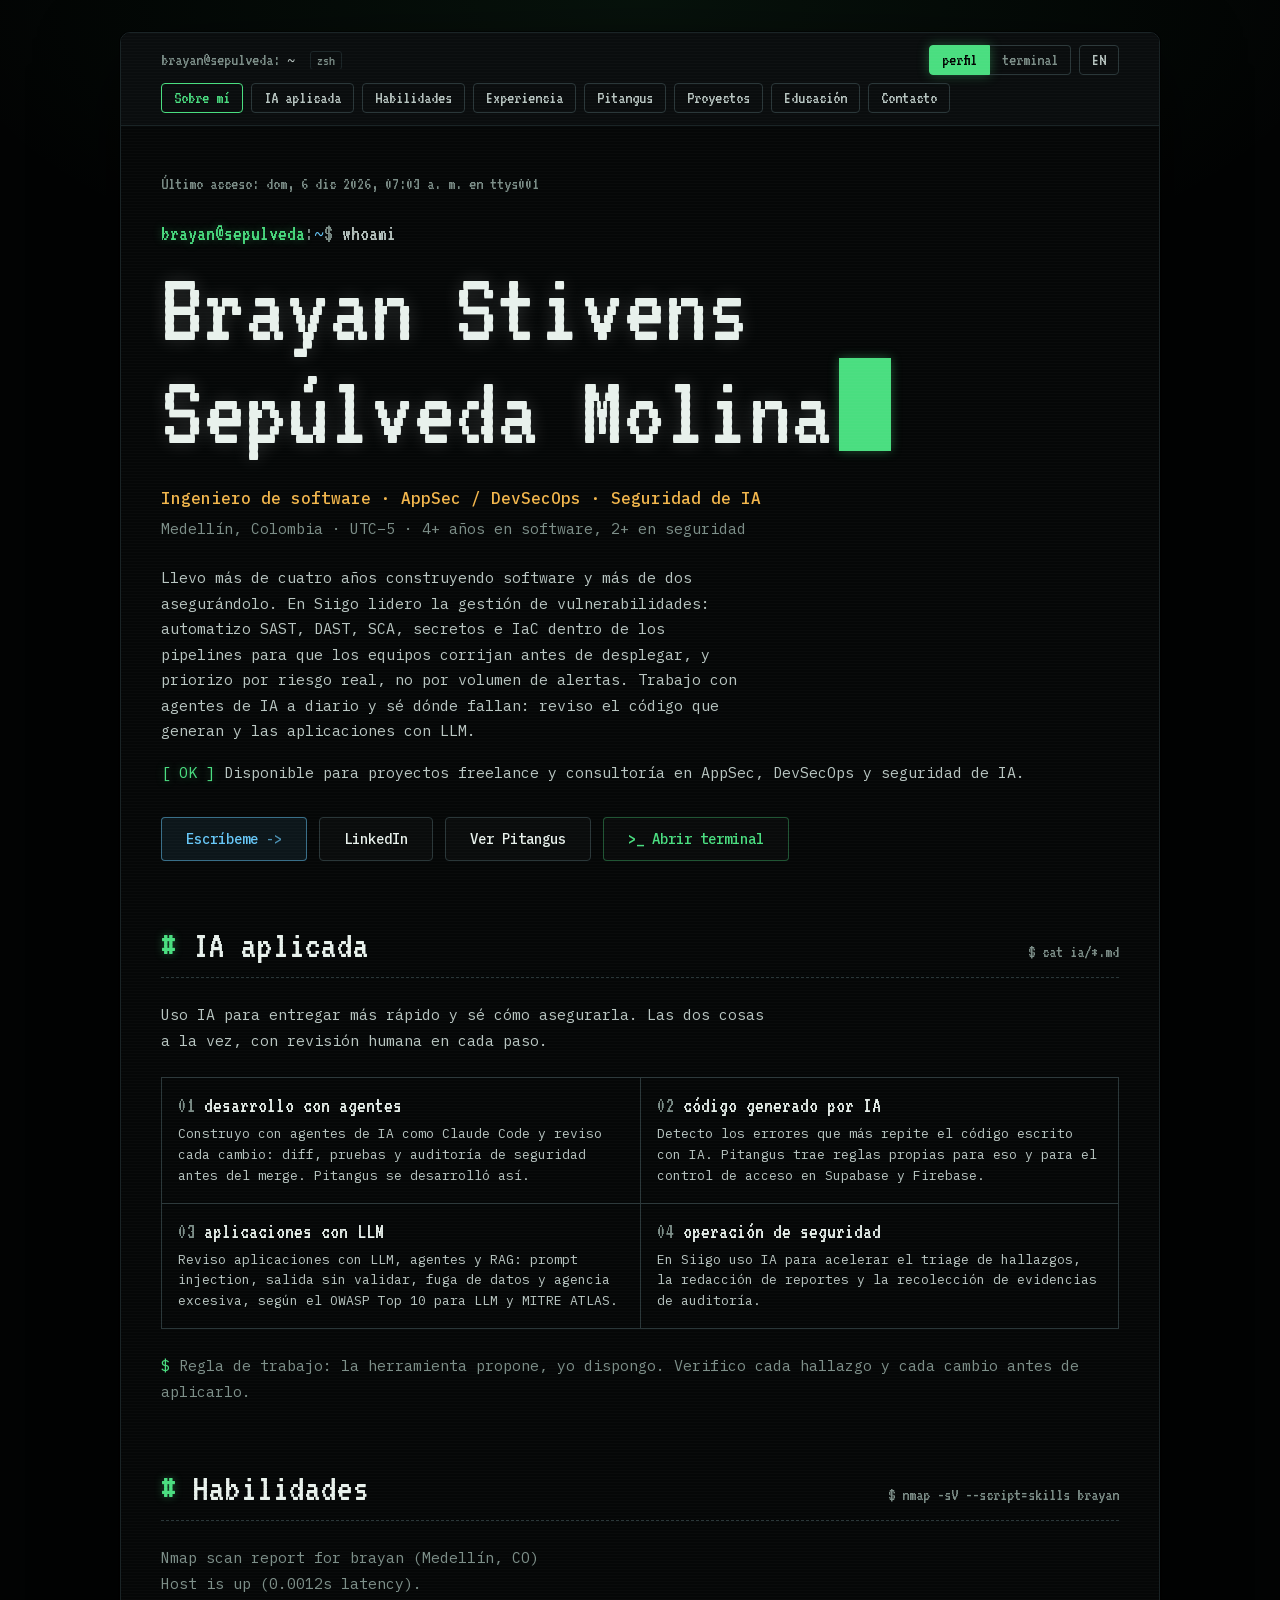
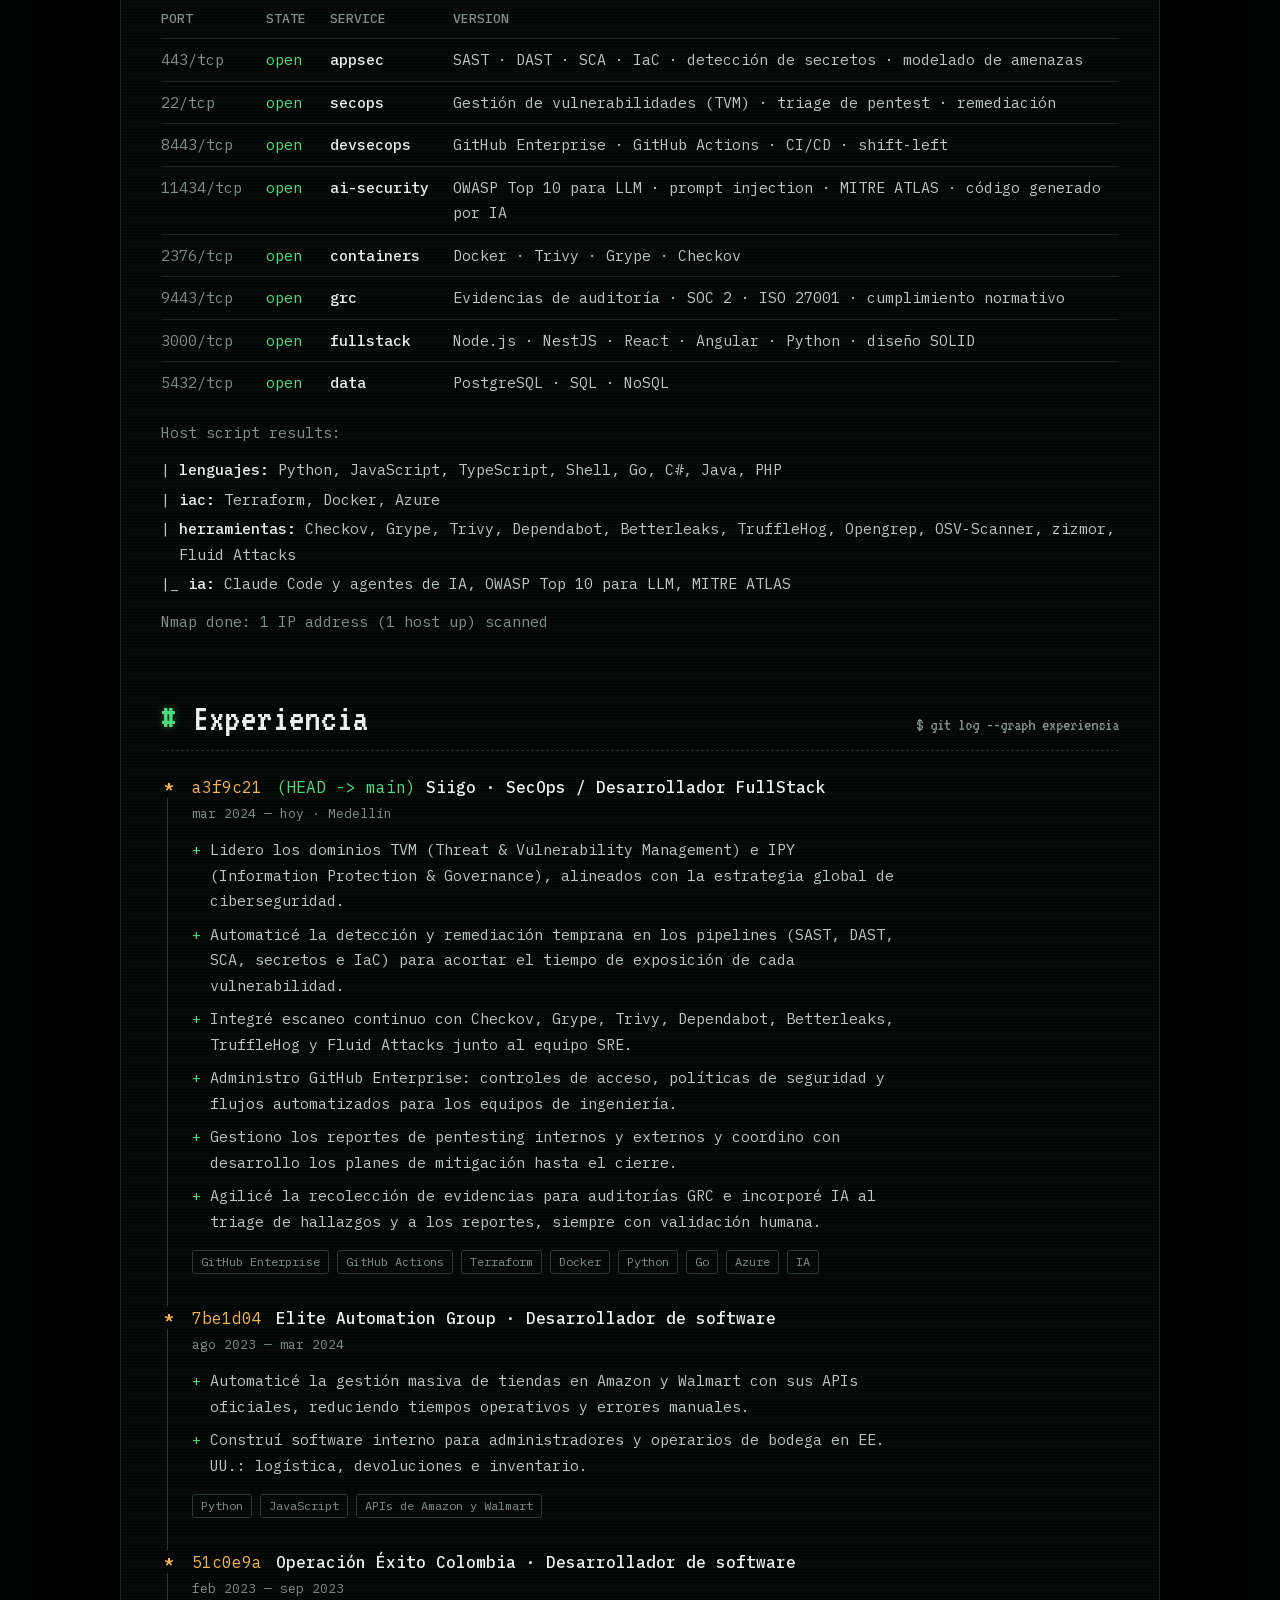
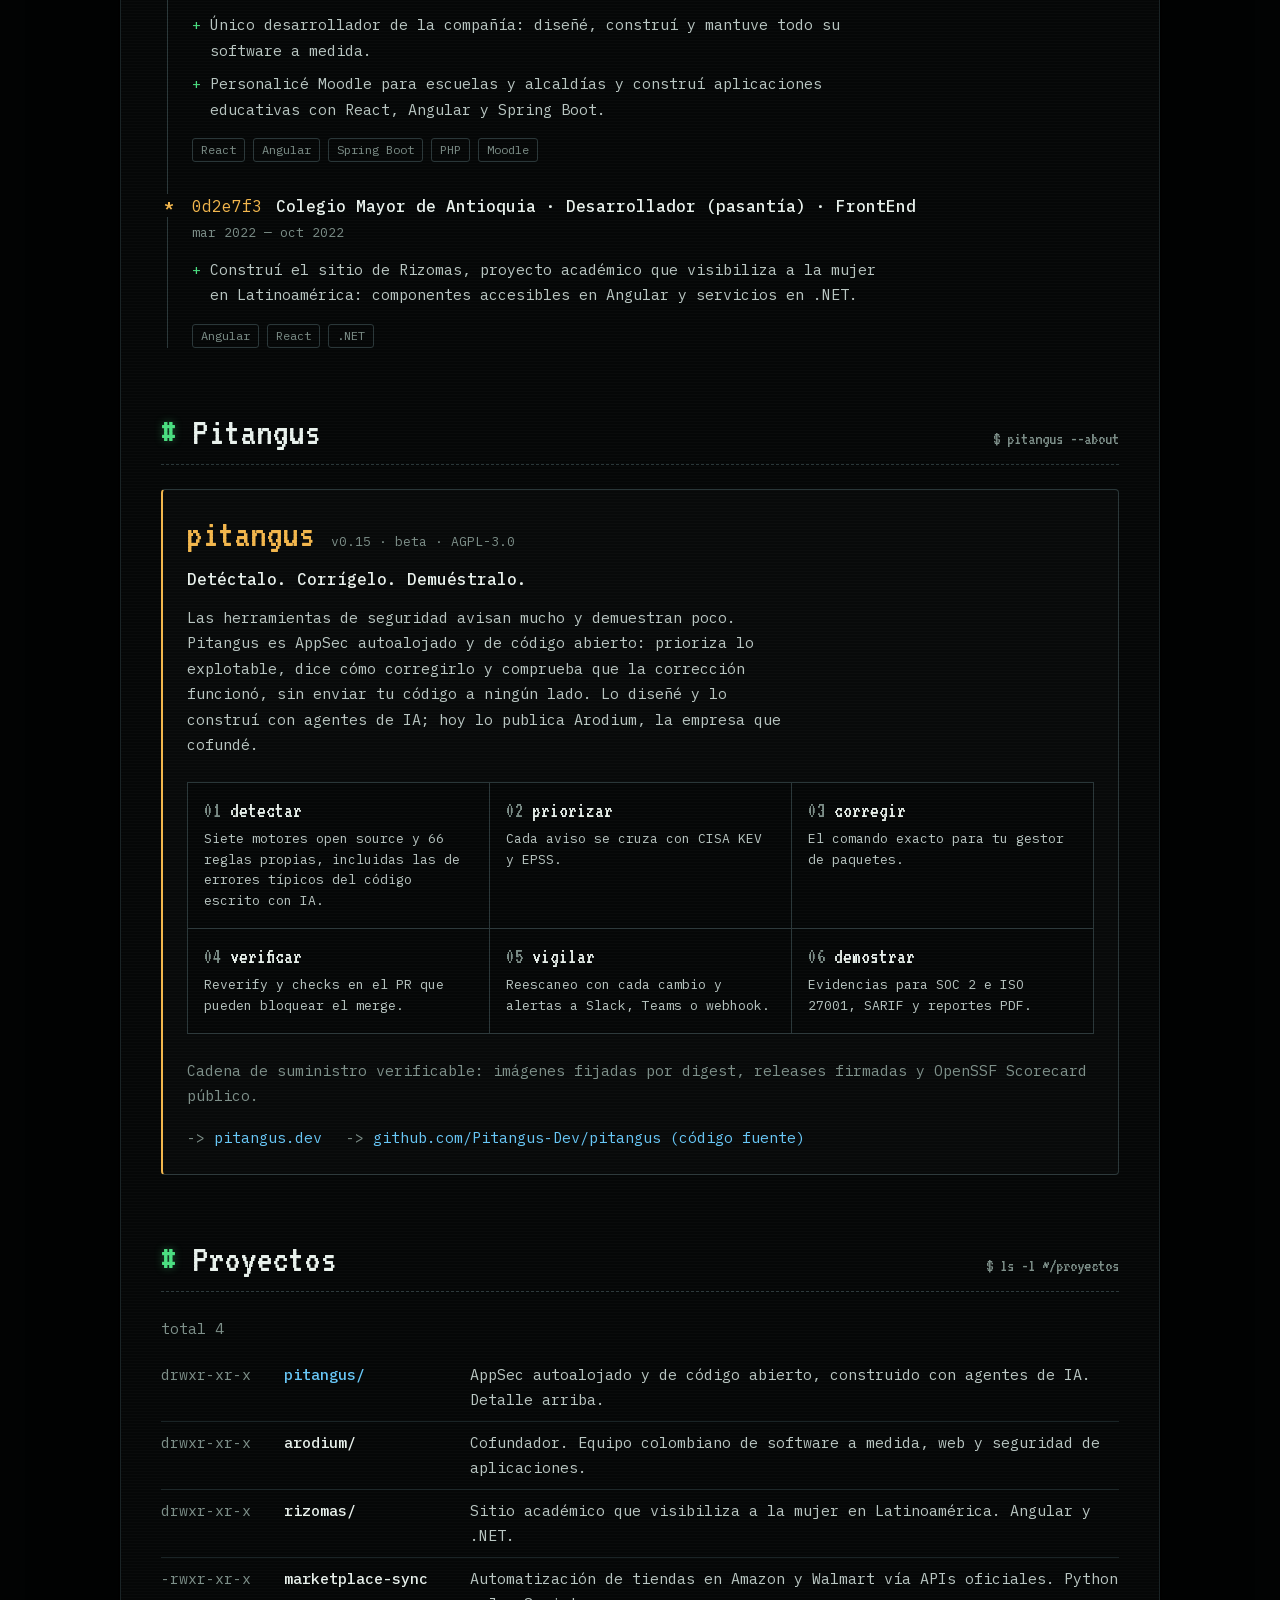
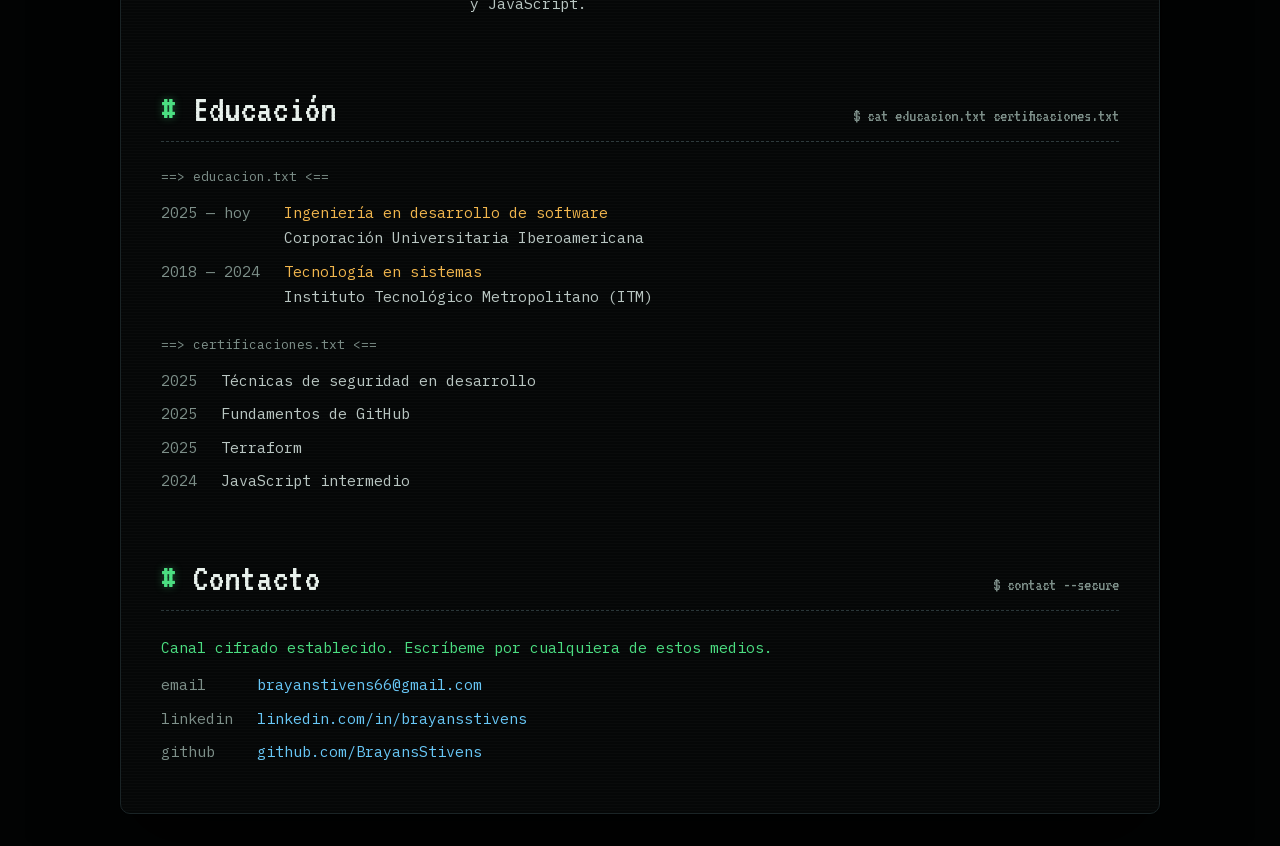
==== commit 7e43f29e: "Textos orientados a reclutadores y sección de IA aplicada - Titular con rol, experiencia y dominio, " ====
--- a/index.html
+++ b/index.html
@@ -5,8 +5,8 @@
 <meta name="viewport" content="width=device-width, initial-scale=1">
 <meta http-equiv="Content-Security-Policy" content="default-src 'self'; script-src 'self'; style-src 'self'; font-src 'self'; img-src 'self' data:; connect-src 'self'; object-src 'none'; base-uri 'none'; form-action 'none'">
 <meta name="referrer" content="strict-origin-when-cross-origin">
-<title>Brayan Sepúlveda · Ingeniero de software, AppSec y SecOps</title>
-<meta name="description" content="Ingeniero de software y especialista en ciberseguridad en Medellín. Automatizo SAST, DAST, SCA e IaC en el pipeline (DevSecOps). Creador de Pitangus.">
+<title>Brayan Sepúlveda · AppSec, DevSecOps y seguridad de IA</title>
+<meta name="description" content="Ingeniero de software y AppSec en Medellín. Automatizo SAST, DAST, SCA e IaC en CI/CD, aseguro código y apps con IA (OWASP LLM) y creé Pitangus.">
 <meta name="author" content="Brayan Stivens Sepúlveda Molina">
 <meta name="robots" content="index, follow, max-image-preview:large">
 <meta name="theme-color" content="#020303">
@@ -16,20 +16,20 @@
 <link rel="alternate" hreflang="x-default" href="https://brayansstivens.github.io/">
 <meta property="og:type" content="profile">
 <meta property="og:site_name" content="Brayan Sepúlveda">
-<meta property="og:title" content="Brayan Sepúlveda · Ingeniero de software, AppSec y SecOps">
-<meta property="og:description" content="Ingeniero de software y especialista en ciberseguridad en Medellín. Automatizo SAST, DAST, SCA e IaC en el pipeline (DevSecOps). Creador de Pitangus.">
+<meta property="og:title" content="Brayan Sepúlveda · AppSec, DevSecOps y seguridad de IA">
+<meta property="og:description" content="Ingeniero de software y AppSec en Medellín. Automatizo SAST, DAST, SCA e IaC en CI/CD, aseguro código y apps con IA (OWASP LLM) y creé Pitangus.">
 <meta property="og:url" content="https://brayansstivens.github.io/">
 <meta property="og:locale" content="es_CO">
 <meta property="og:locale:alternate" content="en_US">
 <meta property="og:image" content="https://brayansstivens.github.io/og-es.png">
 <meta property="og:image:width" content="1200">
 <meta property="og:image:height" content="630">
-<meta property="og:image:alt" content="Brayan Sepúlveda, ingeniero de software y especialista en AppSec y SecOps">
+<meta property="og:image:alt" content="Brayan Sepúlveda, ingeniero de software especializado en AppSec, DevSecOps y seguridad de IA">
 <meta property="profile:first_name" content="Brayan">
 <meta property="profile:last_name" content="Sepúlveda">
 <meta name="twitter:card" content="summary_large_image">
-<meta name="twitter:title" content="Brayan Sepúlveda · Ingeniero de software, AppSec y SecOps">
-<meta name="twitter:description" content="Ingeniero de software y especialista en ciberseguridad en Medellín. Automatizo SAST, DAST, SCA e IaC en el pipeline (DevSecOps). Creador de Pitangus.">
+<meta name="twitter:title" content="Brayan Sepúlveda · AppSec, DevSecOps y seguridad de IA">
+<meta name="twitter:description" content="Ingeniero de software y AppSec en Medellín. Automatizo SAST, DAST, SCA e IaC en CI/CD, aseguro código y apps con IA (OWASP LLM) y creé Pitangus.">
 <meta name="twitter:image" content="https://brayansstivens.github.io/og-es.png">
 <link rel="icon" href="/favicon.svg" type="image/svg+xml">
 <link rel="apple-touch-icon" href="/apple-touch-icon.png">
@@ -37,7 +37,7 @@
 <link rel="preload" href="/fonts/plex-mono-400-latin.woff2" as="font" type="font/woff2" crossorigin>
 <link rel="stylesheet" href="/styles.css">
 <script type="module" src="/main.js"></script>
-<script type="application/ld+json">{"@context":"https://schema.org","@graph":[{"@type":"ProfilePage","@id":"https://brayansstivens.github.io/#page","url":"https://brayansstivens.github.io/","name":"Brayan Sepúlveda · Ingeniero de software, AppSec y SecOps","description":"Ingeniero de software y especialista en ciberseguridad en Medellín. Automatizo SAST, DAST, SCA e IaC en el pipeline (DevSecOps). Creador de Pitangus.","inLanguage":"es","mainEntity":{"@id":"https://brayansstivens.github.io/#person"}},{"@type":"Person","@id":"https://brayansstivens.github.io/#person","name":"Brayan Stivens Sepúlveda Molina","alternateName":"Brayan Sepúlveda","jobTitle":"Ingeniero de software · SecOps / AppSec","description":"Desarrollador de origen que hoy protege el ciclo de vida del software. Convierto requisitos normativos y de riesgo en controles automatizados dentro del pipeline: SAST, DAST, SCA e IaC, con enfoque shift-left. Priorizo el riesgo real, no el ruido.","url":"https://brayansstivens.github.io/","image":"https://brayansstivens.github.io/og-es.png","email":"mailto:brayanstivens66@gmail.com","address":{"@type":"PostalAddress","addressLocality":"Medellín","addressCountry":"CO"},"worksFor":{"@type":"Organization","name":"Siigo"},"alumniOf":[{"@type":"CollegeOrUniversity","name":"Instituto Tecnológico Metropolitano"},{"@type":"CollegeOrUniversity","name":"Corporación Universitaria Iberoamericana"}],"knowsAbout":["Application Security","DevSecOps","SecOps","SAST","DAST","SCA","Infrastructure as Code","Vulnerability Management","GRC","GitHub Enterprise","GitHub Actions","Terraform","Docker","Node.js","NestJS","React","Angular","Python"],"sameAs":["https://www.linkedin.com/in/brayansstivens","https://github.com/BrayansStivens"]},{"@type":"SoftwareSourceCode","name":"Pitangus","description":"Seguridad de aplicaciones autoalojada y de código abierto que nunca envía tu código a ningún lado.","url":"https://pitangus.dev","codeRepository":"https://github.com/Pitangus-Dev/pitangus","license":"https://www.gnu.org/licenses/agpl-3.0.html","creator":{"@id":"https://brayansstivens.github.io/#person"}}]}</script>
+<script type="application/ld+json">{"@context":"https://schema.org","@graph":[{"@type":"ProfilePage","@id":"https://brayansstivens.github.io/#page","url":"https://brayansstivens.github.io/","name":"Brayan Sepúlveda · AppSec, DevSecOps y seguridad de IA","description":"Ingeniero de software y AppSec en Medellín. Automatizo SAST, DAST, SCA e IaC en CI/CD, aseguro código y apps con IA (OWASP LLM) y creé Pitangus.","inLanguage":"es","mainEntity":{"@id":"https://brayansstivens.github.io/#person"}},{"@type":"Person","@id":"https://brayansstivens.github.io/#person","name":"Brayan Stivens Sepúlveda Molina","alternateName":"Brayan Sepúlveda","jobTitle":"Ingeniero de software · AppSec / DevSecOps · Seguridad de IA","description":"Llevo más de cuatro años construyendo software y más de dos asegurándolo. En Siigo lidero la gestión de vulnerabilidades: automatizo SAST, DAST, SCA, secretos e IaC dentro de los pipelines para que los equipos corrijan antes de desplegar, y priorizo por riesgo real, no por volumen de alertas. Trabajo con agentes de IA a diario y sé dónde fallan: reviso el código que generan y las aplicaciones con LLM.","url":"https://brayansstivens.github.io/","image":"https://brayansstivens.github.io/og-es.png","email":"mailto:brayanstivens66@gmail.com","address":{"@type":"PostalAddress","addressLocality":"Medellín","addressCountry":"CO"},"worksFor":{"@type":"Organization","name":"Siigo"},"alumniOf":[{"@type":"CollegeOrUniversity","name":"Instituto Tecnológico Metropolitano"},{"@type":"CollegeOrUniversity","name":"Corporación Universitaria Iberoamericana"}],"knowsAbout":["Application Security","DevSecOps","SecOps","SAST","DAST","SCA","Infrastructure as Code","Vulnerability Management","GRC","GitHub Enterprise","GitHub Actions","Terraform","Docker","Node.js","NestJS","React","Angular","Python","AI Security","OWASP Top 10 for LLM Applications","MITRE ATLAS","Prompt Injection","AI-assisted development","Threat Modeling","SOC 2","ISO 27001"],"sameAs":["https://www.linkedin.com/in/brayansstivens","https://github.com/BrayansStivens"]},{"@type":"SoftwareSourceCode","name":"Pitangus","description":"Las herramientas de seguridad avisan mucho y demuestran poco.","url":"https://pitangus.dev","codeRepository":"https://github.com/Pitangus-Dev/pitangus","license":"https://www.gnu.org/licenses/agpl-3.0.html","creator":{"@id":"https://brayansstivens.github.io/#person"}}]}</script>
 </head>
 <body>
 <!--
@@ -58,24 +58,33 @@
         <a id="langBtn" class="btn" href="/en/" hreflang="en" lang="en">EN <span class="sr-only">Switch to English</span></a>
       </div>
     </div>
-    <nav id="chips" class="chips" aria-label="Secciones"><a class="chip" href="#s-whoami" data-k="whoami">Sobre mí</a><a class="chip" href="#s-skills" data-k="skills">Habilidades</a><a class="chip" href="#s-experiencia" data-k="experiencia">Experiencia</a><a class="chip" href="#s-pitangus" data-k="pitangus">Pitangus</a><a class="chip" href="#s-proyectos" data-k="proyectos">Proyectos</a><a class="chip" href="#s-educacion" data-k="educacion">Educación</a><a class="chip" href="#s-contacto" data-k="contacto">Contacto</a></nav>
+    <nav id="chips" class="chips" aria-label="Secciones"><a class="chip" href="#s-whoami" data-k="whoami">Sobre mí</a><a class="chip" href="#s-ia" data-k="ia">IA aplicada</a><a class="chip" href="#s-skills" data-k="skills">Habilidades</a><a class="chip" href="#s-experiencia" data-k="experiencia">Experiencia</a><a class="chip" href="#s-pitangus" data-k="pitangus">Pitangus</a><a class="chip" href="#s-proyectos" data-k="proyectos">Proyectos</a><a class="chip" href="#s-educacion" data-k="educacion">Educación</a><a class="chip" href="#s-contacto" data-k="contacto">Contacto</a></nav>
   </header>
 
   <main class="screen" id="profile">
     <div id="sections">
 <section class="block hero" id="s-whoami" aria-label="Sobre mí">
-        <p class="login" id="login">Último acceso: dom, 18 oct 2026, 11:40 a. m. en ttys001</p>
+        <p class="login" id="login">Último acceso: dom, 18 oct 2026, 12:06 p. m. en ttys001</p>
         <div class="cmd"><span class="ps1"><span class="u">brayan@sepulveda</span><span class="p">:</span><span class="d"><span class="tl">~</span></span><span class="p">$</span></span> whoami</div>
         <h1 class="name">Brayan Stivens<br>Sepúlveda Molina<span class="cursor" aria-hidden="true"></span></h1>
-      <p class="role">Ingeniero de software · SecOps / AppSec</p>
-      <p class="muted">Medellín, Colombia · UTC−5</p>
-      <p class="summary">Desarrollador de origen que hoy protege el ciclo de vida del software. Convierto requisitos normativos y de riesgo en controles automatizados dentro del pipeline: SAST, DAST, SCA e IaC, con enfoque shift-left. Priorizo el riesgo real, no el ruido.</p>
-      <p class="status"><span class="ok">[ OK ]</span> Abierto a proyectos freelance y consultoría en AppSec.</p><div class="cta">
+      <p class="role">Ingeniero de software · AppSec / DevSecOps · Seguridad de IA</p>
+      <p class="muted">Medellín, Colombia · UTC−5 · 4+ años en software, 2+ en seguridad</p>
+      <p class="summary">Llevo más de cuatro años construyendo software y más de dos asegurándolo. En Siigo lidero la gestión de vulnerabilidades: automatizo SAST, DAST, SCA, secretos e IaC dentro de los pipelines para que los equipos corrijan antes de desplegar, y priorizo por riesgo real, no por volumen de alertas. Trabajo con agentes de IA a diario y sé dónde fallan: reviso el código que generan y las aplicaciones con LLM.</p>
+      <p class="status"><span class="ok">[ OK ]</span> Disponible para proyectos freelance y consultoría en AppSec, DevSecOps y seguridad de IA.</p><div class="cta">
         <a class="btn-cta primary" href="mailto:brayanstivens66@gmail.com">Escríbeme</a>
         <a class="btn-cta" href="https://www.linkedin.com/in/brayansstivens" target="_blank" rel="noopener noreferrer">LinkedIn</a>
         <a class="btn-cta" href="#s-pitangus">Ver Pitangus</a>
         <button type="button" class="btn-cta ghost" data-open-term>Abrir terminal</button>
       </div>
+      </section>
+<section class="block" id="s-ia" aria-labelledby="h-ia">
+        <header class="sec-head">
+          <h2 class="sec-title" id="h-ia">IA aplicada</h2>
+          <span class="sec-cmd" aria-hidden="true">$ cat ia/*.md</span>
+        </header>
+        <div class="output"><p class="lead">Uso IA para entregar más rápido y sé cómo asegurarla. Las dos cosas a la vez, con revisión humana en cada paso.</p>
+      <ol class="pipeline ai"><li><span class="step"><span class="n">01</span>desarrollo con agentes</span><p>Construyo con agentes de IA como Claude Code y reviso cada cambio: diff, pruebas y auditoría de seguridad antes del merge. Pitangus se desarrolló así.</p></li><li><span class="step"><span class="n">02</span>código generado por IA</span><p>Detecto los errores que más repite el código escrito con IA. Pitangus trae reglas propias para eso y para el control de acceso en Supabase y Firebase.</p></li><li><span class="step"><span class="n">03</span>aplicaciones con LLM</span><p>Reviso aplicaciones con LLM, agentes y RAG: prompt injection, salida sin validar, fuga de datos y agencia excesiva, según el OWASP Top 10 para LLM y MITRE ATLAS.</p></li><li><span class="step"><span class="n">04</span>operación de seguridad</span><p>En Siigo uso IA para acelerar el triage de hallazgos, la redacción de reportes y la recolección de evidencias de auditoría.</p></li></ol>
+      <p class="rule"><span class="ok">$</span> Regla de trabajo: la herramienta propone, yo dispongo. Verifico cada hallazgo y cada cambio antes de aplicarlo.</p></div>
       </section>
 <section class="block" id="s-skills" aria-labelledby="h-skills">
         <header class="sec-head">
@@ -83,9 +92,9 @@
           <span class="sec-cmd" aria-hidden="true">$ nmap -sV --script=skills brayan</span>
         </header>
         <div class="output"><p class="muted">Nmap scan report for brayan (Medellín, CO)<br>Host is up (0.0012s latency).</p>
-      <table class="nmap"><thead><tr><th scope="col">PORT</th><th scope="col">STATE</th><th scope="col">SERVICE</th><th scope="col">VERSION</th></tr></thead><tbody><tr><td class="port">443/tcp</td><td class="ok">open</td><td class="svc">appsec</td><td class="ver">SAST · DAST · SCA · IaC · detección de secretos</td></tr><tr><td class="port">22/tcp</td><td class="ok">open</td><td class="svc">secops</td><td class="ver">Gestión de vulnerabilidades (TVM) · triage de pentest · remediación</td></tr><tr><td class="port">8443/tcp</td><td class="ok">open</td><td class="svc">devsecops</td><td class="ver">GitHub Enterprise · GitHub Actions · shift-left</td></tr><tr><td class="port">2376/tcp</td><td class="ok">open</td><td class="svc">containers</td><td class="ver">Docker · Trivy · Grype · Checkov</td></tr><tr><td class="port">9443/tcp</td><td class="ok">open</td><td class="svc">grc</td><td class="ver">Evidencias de auditoría · cumplimiento normativo</td></tr><tr><td class="port">3000/tcp</td><td class="ok">open</td><td class="svc">fullstack</td><td class="ver">Node.js · NestJS · React · Angular · diseño SOLID</td></tr><tr><td class="port">5432/tcp</td><td class="ok">open</td><td class="svc">data</td><td class="ver">SQL · NoSQL</td></tr></tbody></table>
+      <table class="nmap"><thead><tr><th scope="col">PORT</th><th scope="col">STATE</th><th scope="col">SERVICE</th><th scope="col">VERSION</th></tr></thead><tbody><tr><td class="port">443/tcp</td><td class="ok">open</td><td class="svc">appsec</td><td class="ver">SAST · DAST · SCA · IaC · detección de secretos · modelado de amenazas</td></tr><tr><td class="port">22/tcp</td><td class="ok">open</td><td class="svc">secops</td><td class="ver">Gestión de vulnerabilidades (TVM) · triage de pentest · remediación</td></tr><tr><td class="port">8443/tcp</td><td class="ok">open</td><td class="svc">devsecops</td><td class="ver">GitHub Enterprise · GitHub Actions · CI/CD · shift-left</td></tr><tr><td class="port">11434/tcp</td><td class="ok">open</td><td class="svc">ai-security</td><td class="ver">OWASP Top 10 para LLM · prompt injection · MITRE ATLAS · código generado por IA</td></tr><tr><td class="port">2376/tcp</td><td class="ok">open</td><td class="svc">containers</td><td class="ver">Docker · Trivy · Grype · Checkov</td></tr><tr><td class="port">9443/tcp</td><td class="ok">open</td><td class="svc">grc</td><td class="ver">Evidencias de auditoría · SOC 2 · ISO 27001 · cumplimiento normativo</td></tr><tr><td class="port">3000/tcp</td><td class="ok">open</td><td class="svc">fullstack</td><td class="ver">Node.js · NestJS · React · Angular · Python · diseño SOLID</td></tr><tr><td class="port">5432/tcp</td><td class="ok">open</td><td class="svc">data</td><td class="ver">PostgreSQL · SQL · NoSQL</td></tr></tbody></table>
       <p class="muted">Host script results:</p>
-      <ul class="script"><li>|  <b>lenguajes:</b> Python, JavaScript, Shell, Go, C#, Java, PHP</li><li>|  <b>iac:</b> Terraform, Docker, Azure</li><li>|_ <b>herramientas:</b> Checkov, Grype, Trivy, Dependabot, Gitleaks, TruffleHog, Fluid Attacks</li></ul>
+      <ul class="script"><li>|  <b>lenguajes:</b> Python, JavaScript, TypeScript, Shell, Go, C#, Java, PHP</li><li>|  <b>iac:</b> Terraform, Docker, Azure</li><li>|  <b>herramientas:</b> Checkov, Grype, Trivy, Dependabot, Betterleaks, TruffleHog, Opengrep, OSV-Scanner, zizmor, Fluid Attacks</li><li>|_ <b>ia:</b> Claude Code y agentes de IA, OWASP Top 10 para LLM, MITRE ATLAS</li></ul>
       <p class="muted">Nmap done: 1 IP address (1 host up) scanned</p></div>
       </section>
 <section class="block" id="s-experiencia" aria-labelledby="h-experiencia">
@@ -96,15 +105,15 @@
         <div class="output"><ol class="gitlog"><li>
   <div class="commit"><span class="hash">a3f9c21</span> <span class="ref">(HEAD -&gt; main)</span> Siigo · SecOps / Desarrollador FullStack</div>
   <div class="meta">mar 2024 — hoy · Medellín</div>
-  <ul class="bullets"><li>Lidero los dominios TVM (Threat &amp; Vulnerability Management) e IPY (Information Protection &amp; Governance), alineados con la estrategia global de ciberseguridad.</li><li>Diseñé automatizaciones de detección y remediación temprana (SAST, DAST, SCA e IaC) que reducen el tiempo de exposición en los pipelines.</li><li>Administro GitHub Enterprise: controles de acceso, seguridad y flujos automatizados para los equipos de ingeniería.</li><li>Gestiono reportes de pentesting internos y externos y coordino los planes de mitigación con desarrollo.</li><li>Agilicé la recolección de evidencias para auditorías de cumplimiento (GRC).</li><li>Integré escaneo continuo con Checkov, Grype, Trivy, Dependabot, Gitleaks, TruffleHog y Fluid Attacks junto al equipo SRE.</li></ul>
-  <ul class="tags"><li>GitHub Enterprise</li><li>Terraform</li><li>Docker</li><li>Python</li><li>Shell</li><li>Go</li><li>C#</li><li>Azure</li></ul></li><li>
+  <ul class="bullets"><li>Lidero los dominios TVM (Threat &amp; Vulnerability Management) e IPY (Information Protection &amp; Governance), alineados con la estrategia global de ciberseguridad.</li><li>Automaticé la detección y remediación temprana en los pipelines (SAST, DAST, SCA, secretos e IaC) para acortar el tiempo de exposición de cada vulnerabilidad.</li><li>Integré escaneo continuo con Checkov, Grype, Trivy, Dependabot, Betterleaks, TruffleHog y Fluid Attacks junto al equipo SRE.</li><li>Administro GitHub Enterprise: controles de acceso, políticas de seguridad y flujos automatizados para los equipos de ingeniería.</li><li>Gestiono los reportes de pentesting internos y externos y coordino con desarrollo los planes de mitigación hasta el cierre.</li><li>Agilicé la recolección de evidencias para auditorías GRC e incorporé IA al triage de hallazgos y a los reportes, siempre con validación humana.</li></ul>
+  <ul class="tags"><li>GitHub Enterprise</li><li>GitHub Actions</li><li>Terraform</li><li>Docker</li><li>Python</li><li>Go</li><li>Azure</li><li>IA</li></ul></li><li>
   <div class="commit"><span class="hash">7be1d04</span> Elite Automation Group · Desarrollador de software</div>
   <div class="meta">ago 2023 — mar 2024</div>
-  <ul class="bullets"><li>Automaticé la gestión masiva de tiendas en Amazon y Walmart con sus APIs oficiales.</li><li>Construí software interno para administradores y operarios de bodega en EE. UU.: logística, devoluciones e inventario.</li></ul>
+  <ul class="bullets"><li>Automaticé la gestión masiva de tiendas en Amazon y Walmart con sus APIs oficiales, reduciendo tiempos operativos y errores manuales.</li><li>Construí software interno para administradores y operarios de bodega en EE. UU.: logística, devoluciones e inventario.</li></ul>
   <ul class="tags"><li>Python</li><li>JavaScript</li><li>APIs de Amazon y Walmart</li></ul></li><li>
   <div class="commit"><span class="hash">51c0e9a</span> Operación Éxito Colombia · Desarrollador de software</div>
   <div class="meta">feb 2023 — sep 2023</div>
-  <ul class="bullets"><li>Único desarrollador de la compañía: software a medida y mantenimiento de todos los proyectos.</li><li>Personalicé Moodle para escuelas y alcaldías y construí aplicaciones educativas con React, Angular y Spring Boot.</li></ul>
+  <ul class="bullets"><li>Único desarrollador de la compañía: diseñé, construí y mantuve todo su software a medida.</li><li>Personalicé Moodle para escuelas y alcaldías y construí aplicaciones educativas con React, Angular y Spring Boot.</li></ul>
   <ul class="tags"><li>React</li><li>Angular</li><li>Spring Boot</li><li>PHP</li><li>Moodle</li></ul></li><li>
   <div class="commit"><span class="hash">0d2e7f3</span> Colegio Mayor de Antioquia · Desarrollador (pasantía) · FrontEnd</div>
   <div class="meta">mar 2022 — oct 2022</div>
@@ -119,8 +128,8 @@
         <div class="output"><article class="card">
         <div class="card-head"><span class="pname">pitangus</span><span class="muted">v0.15 · beta · AGPL-3.0</span></div>
         <p class="tagline">Detéctalo. Corrígelo. Demuéstralo.</p>
-        <p class="lead">Seguridad de aplicaciones autoalojada y de código abierto que nunca envía tu código a ningún lado. La creé y hoy la publica Arodium, la empresa que cofundé.</p>
-        <ol class="pipeline"><li><span class="step"><span class="n">01</span>detectar</span><p>Siete motores open source y 66 reglas propias, sin duplicados entre ellos.</p></li><li><span class="step"><span class="n">02</span>priorizar</span><p>Cada aviso se cruza con CISA KEV y EPSS.</p></li><li><span class="step"><span class="n">03</span>corregir</span><p>El comando exacto para tu gestor de paquetes.</p></li><li><span class="step"><span class="n">04</span>verificar</span><p>Reverify y checks en el PR que pueden bloquear el merge.</p></li><li><span class="step"><span class="n">05</span>vigilar</span><p>Reescaneo con cada cambio y alertas a Slack, Teams o webhook.</p></li><li><span class="step"><span class="n">06</span>demostrar</span><p>Evidencias para SOC 2 e ISO 27001, SARIF y reportes PDF.</p></li></ol>
+        <p class="lead">Las herramientas de seguridad avisan mucho y demuestran poco. Pitangus es AppSec autoalojado y de código abierto: prioriza lo explotable, dice cómo corregirlo y comprueba que la corrección funcionó, sin enviar tu código a ningún lado. Lo diseñé y lo construí con agentes de IA; hoy lo publica Arodium, la empresa que cofundé.</p>
+        <ol class="pipeline"><li><span class="step"><span class="n">01</span>detectar</span><p>Siete motores open source y 66 reglas propias, incluidas las de errores típicos del código escrito con IA.</p></li><li><span class="step"><span class="n">02</span>priorizar</span><p>Cada aviso se cruza con CISA KEV y EPSS.</p></li><li><span class="step"><span class="n">03</span>corregir</span><p>El comando exacto para tu gestor de paquetes.</p></li><li><span class="step"><span class="n">04</span>verificar</span><p>Reverify y checks en el PR que pueden bloquear el merge.</p></li><li><span class="step"><span class="n">05</span>vigilar</span><p>Reescaneo con cada cambio y alertas a Slack, Teams o webhook.</p></li><li><span class="step"><span class="n">06</span>demostrar</span><p>Evidencias para SOC 2 e ISO 27001, SARIF y reportes PDF.</p></li></ol>
         <p class="muted">Cadena de suministro verificable: imágenes fijadas por digest, releases firmadas y OpenSSF Scorecard público.</p>
         <p class="links"><a href="https://pitangus.dev" target="_blank" rel="noopener noreferrer">pitangus.dev</a><a href="https://github.com/Pitangus-Dev/pitangus" target="_blank" rel="noopener noreferrer">github.com/Pitangus-Dev/pitangus (código fuente)</a></p>
       </article></div>
@@ -131,7 +140,7 @@
           <span class="sec-cmd" aria-hidden="true">$ ls -l ~/proyectos</span>
         </header>
         <div class="output"><p class="muted">total 4</p><ul class="ls">
-      <li><span class="perm">drwxr-xr-x</span><span class="fname"><a href="#s-pitangus">pitangus/</a></span><span class="desc">AppSec autoalojado y de código abierto. Detalle arriba.</span></li>
+      <li><span class="perm">drwxr-xr-x</span><span class="fname"><a href="#s-pitangus">pitangus/</a></span><span class="desc">AppSec autoalojado y de código abierto, construido con agentes de IA. Detalle arriba.</span></li>
       <li><span class="perm">drwxr-xr-x</span><span class="fname">arodium/</span><span class="desc">Cofundador. Equipo colombiano de software a medida, web y seguridad de aplicaciones.</span></li>
       <li><span class="perm">drwxr-xr-x</span><span class="fname">rizomas/</span><span class="desc">Sitio académico que visibiliza a la mujer en Latinoamérica. Angular y .NET.</span></li>
       <li><span class="perm">-rwxr-xr-x</span><span class="fname">marketplace-sync</span><span class="desc">Automatización de tiendas en Amazon y Walmart vía APIs oficiales. Python y JavaScript.</span></li></ul></div>
--- a/styles.css
+++ b/styles.css
@@ -360,6 +360,9 @@
 .step .n { color: var(--muted); margin-right: var(--s-2); }
 .pipeline p { margin: 0; font-size: var(--fs-sm); line-height: 1.6; }
 
+.pipeline.ai { grid-template-columns: repeat(2, minmax(0, 1fr)); }
+.rule { margin: 0; color: var(--muted); }
+.output > .lead { margin-bottom: 0; }
 .links { display: flex; flex-wrap: wrap; gap: var(--s-2) var(--s-5); margin: var(--s-4) 0 0; }
 .links a::before { content: "-> "; color: var(--muted); }
 
@@ -487,7 +490,7 @@
   .ps1 .u { display: none; }
   .bar-shell { display: none; }
   .card { padding: var(--s-4); }
-  .pipeline { grid-template-columns: 1fr; }
+  .pipeline, .pipeline.ai { grid-template-columns: 1fr; }
   .cta { display: grid; grid-template-columns: 1fr 1fr; }
   .btn-cta { padding: 0 var(--s-2); font-size: 13px; }
   .nmap thead { display: none; }
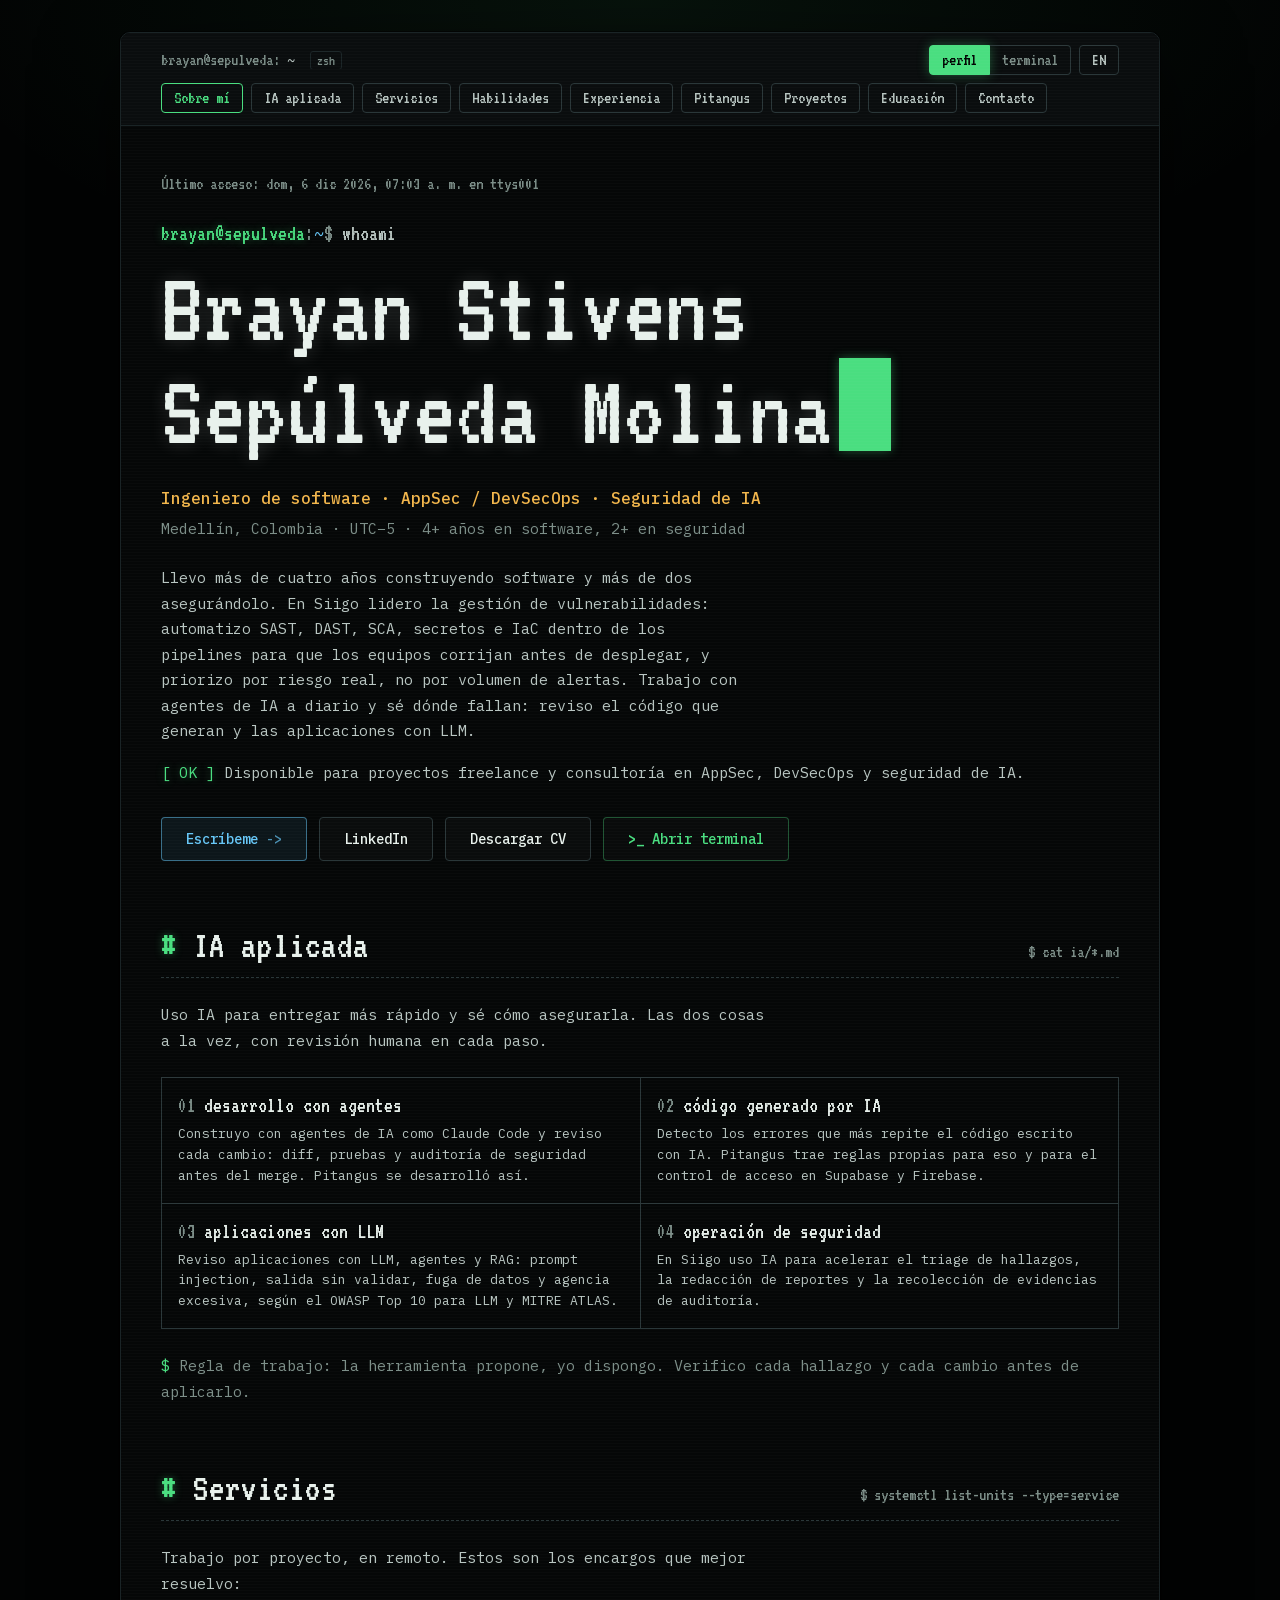
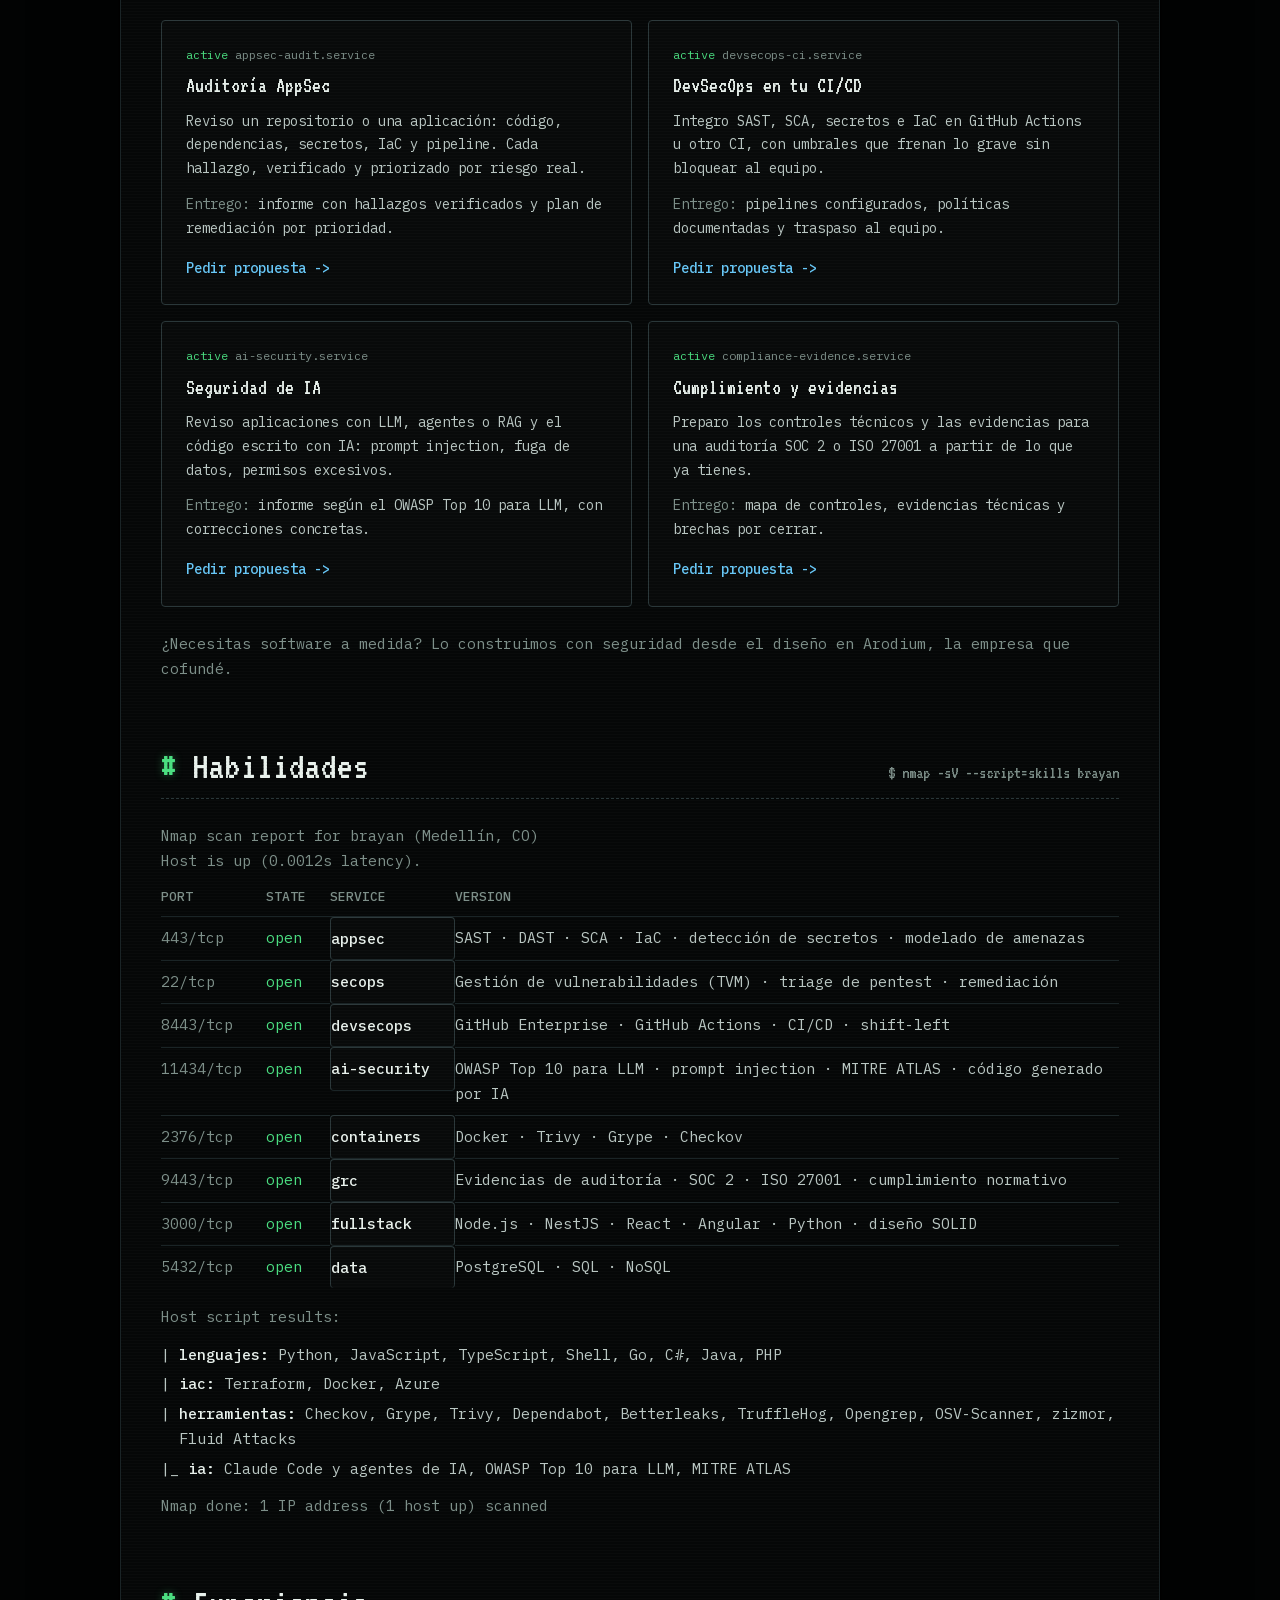
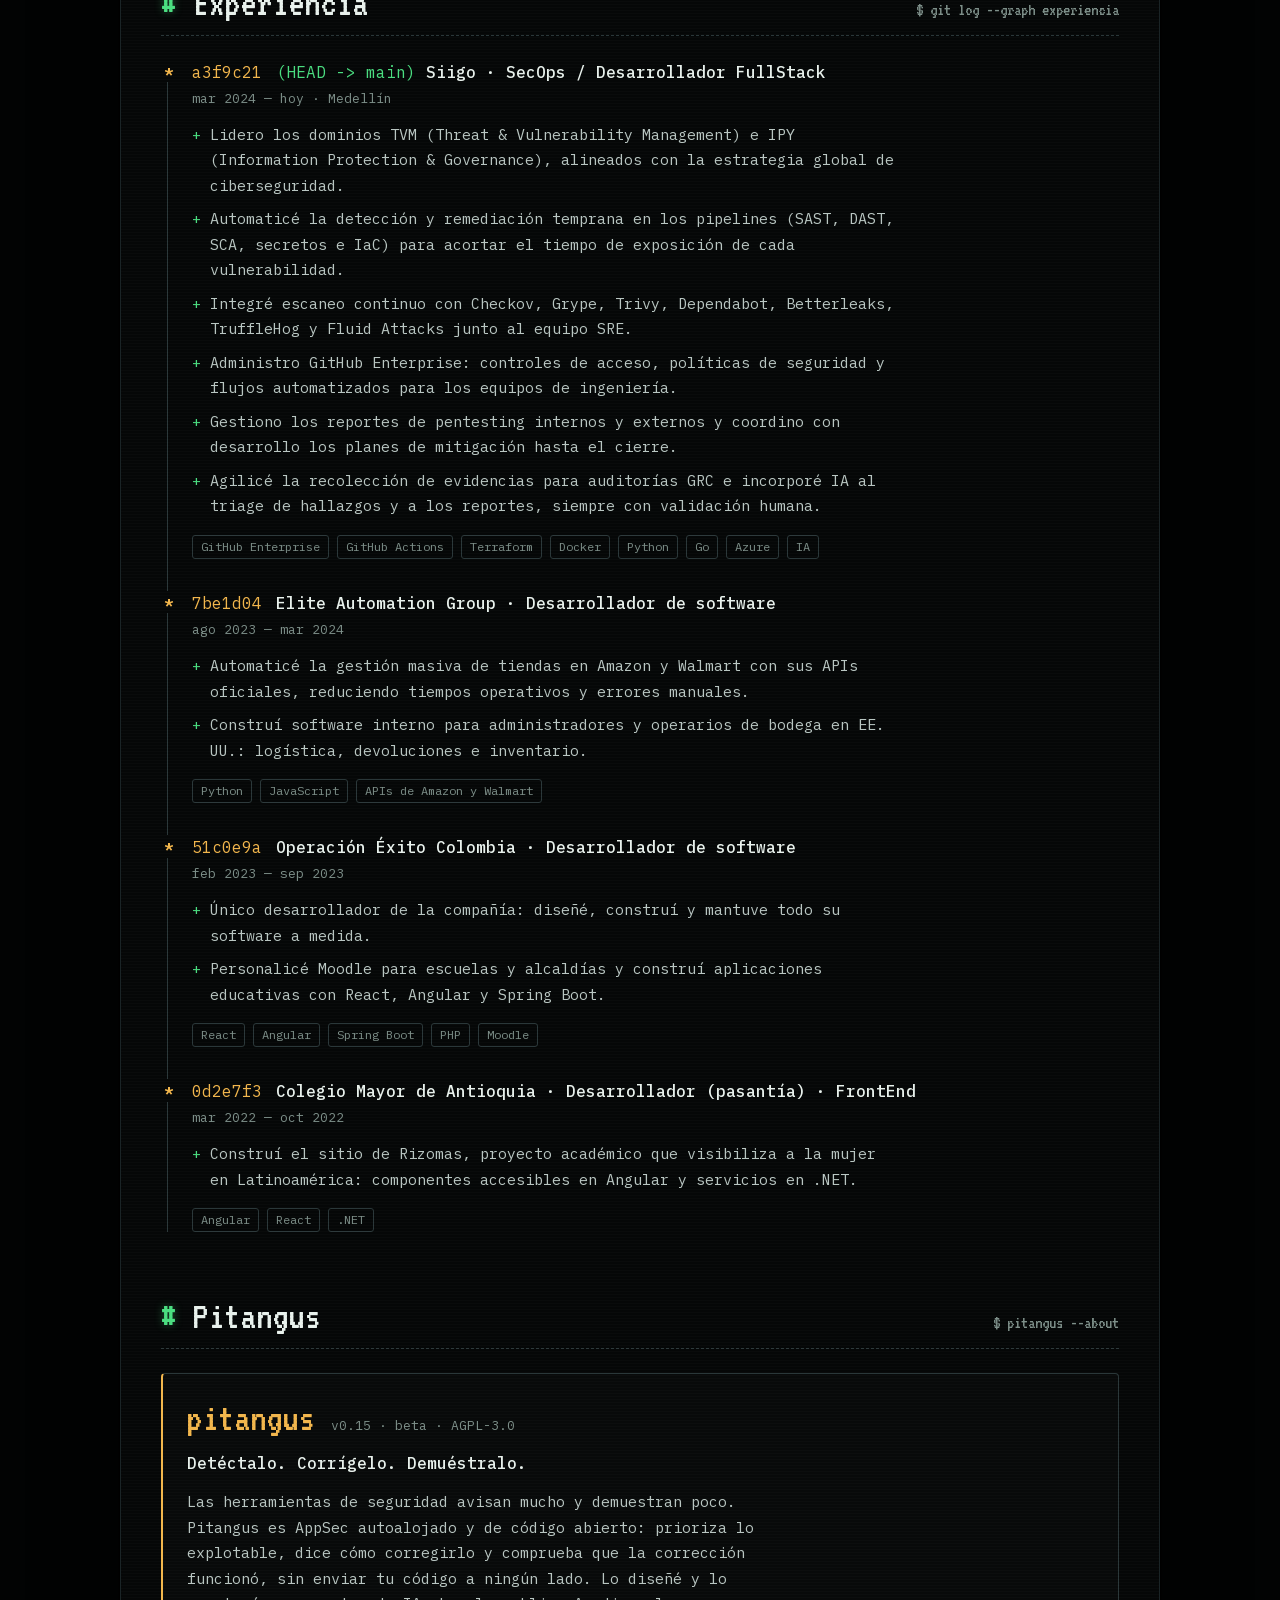
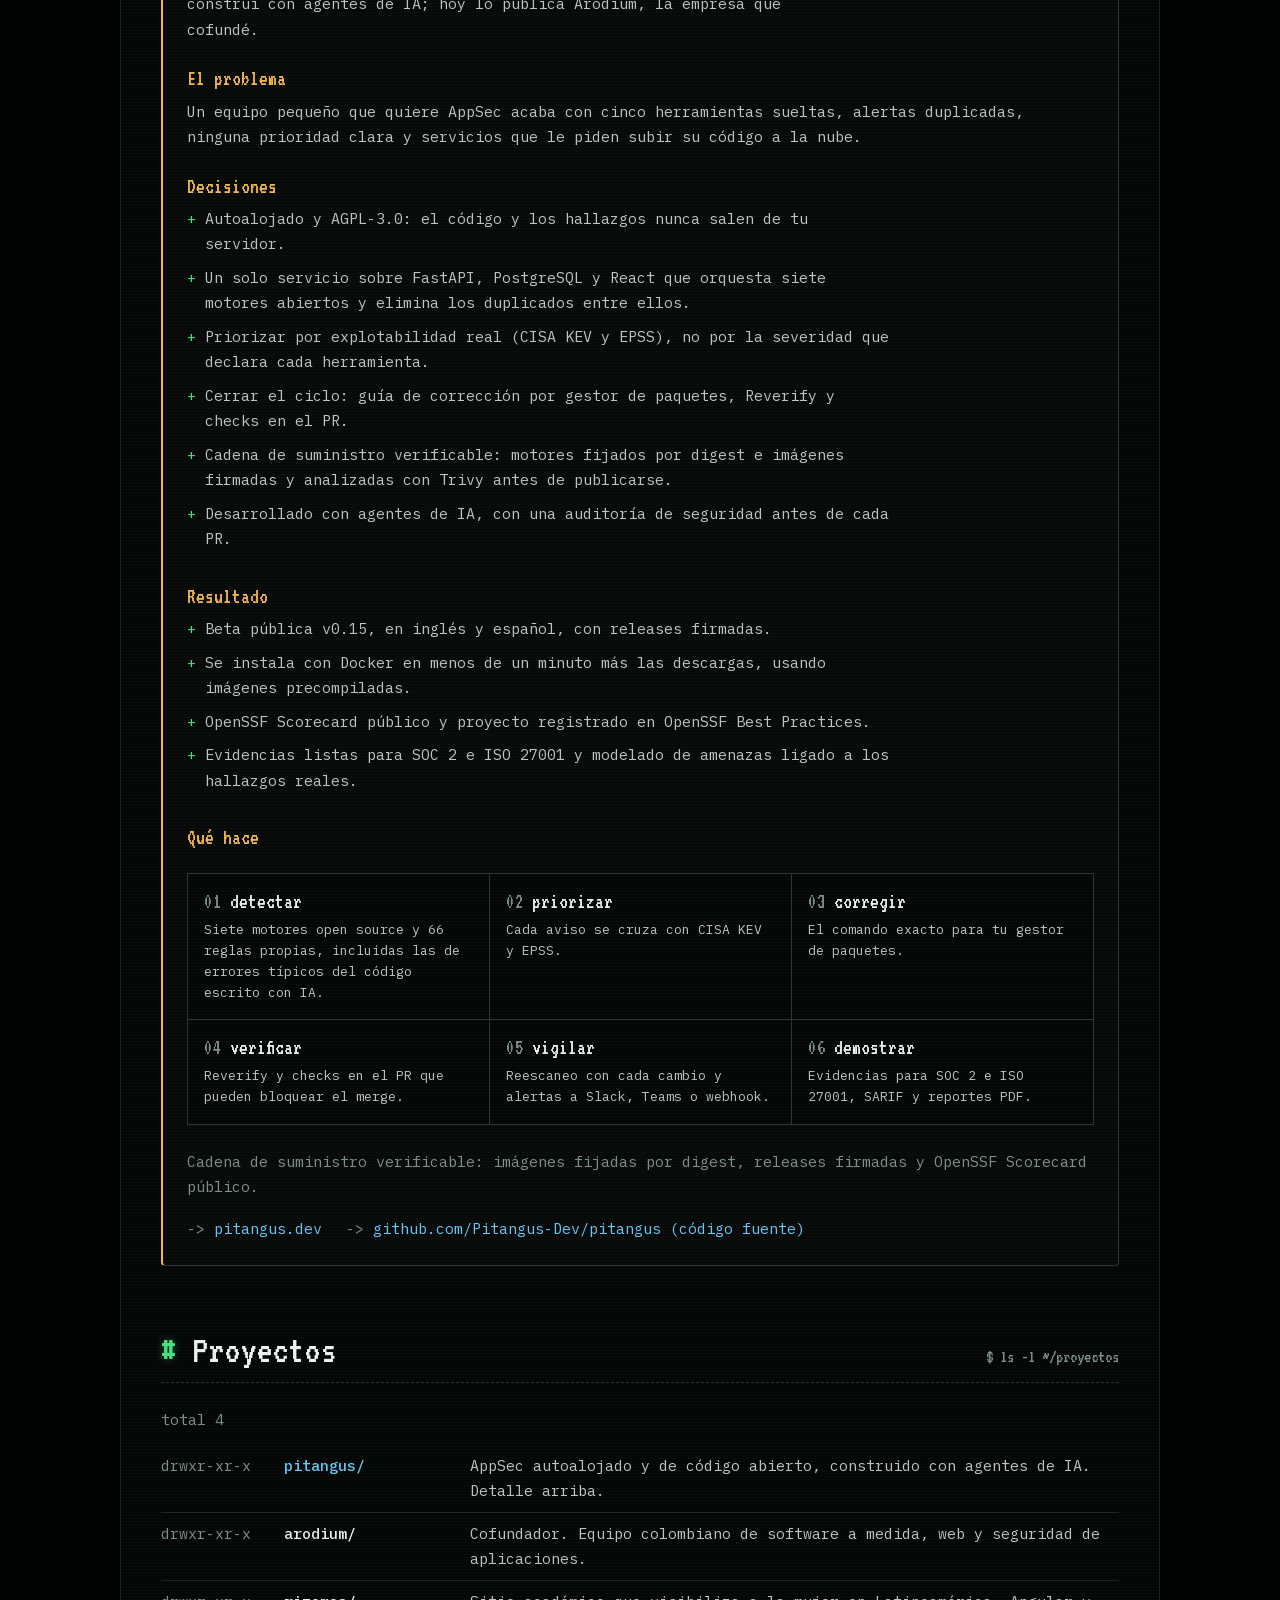
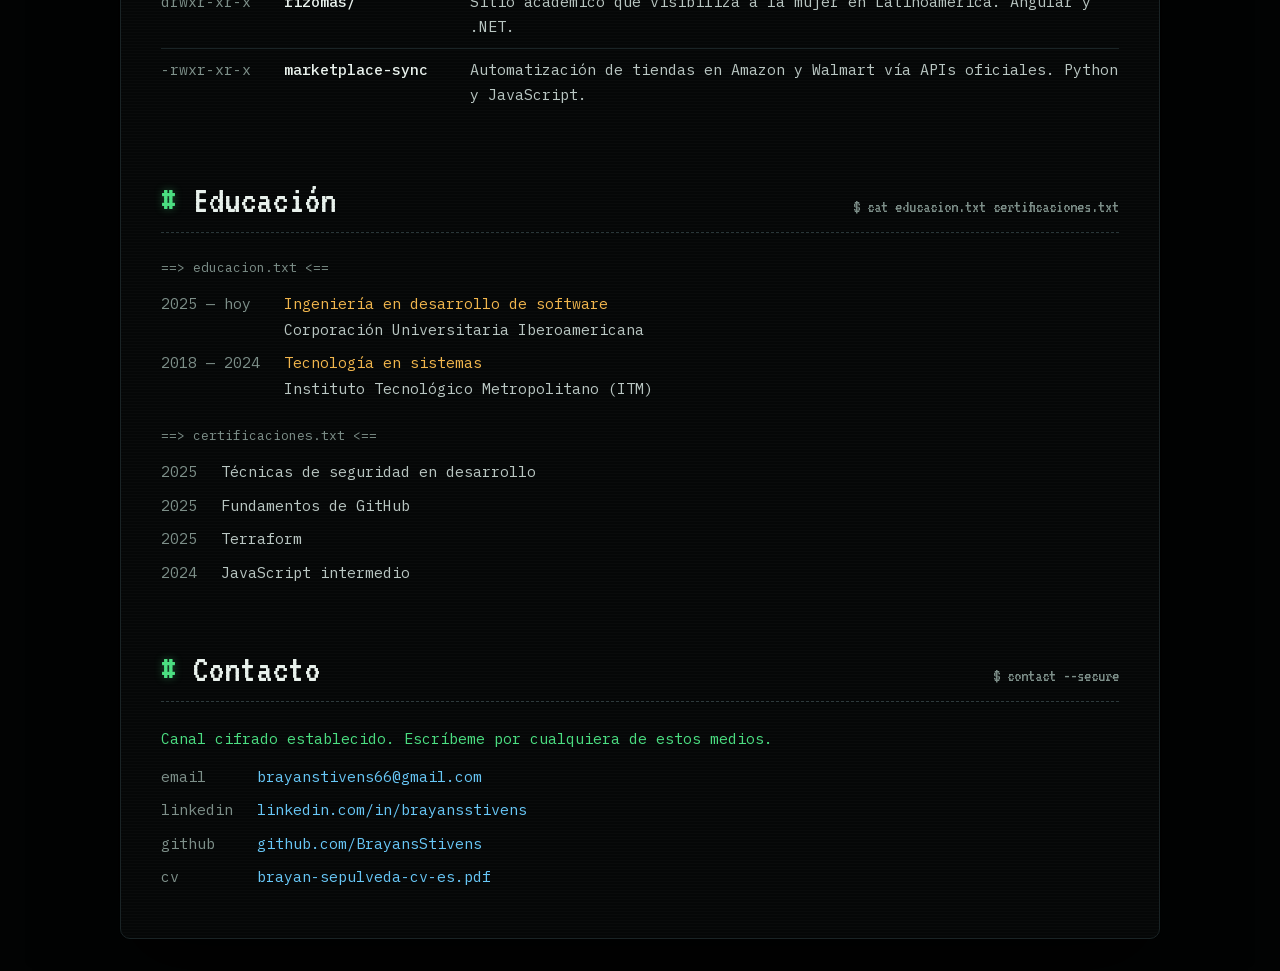
==== commit 72f57b18: "Servicios freelance, caso de estudio de Pitangus y CV en PDF - Sección Servicios (es/en): auditoría " ====
--- a/index.html
+++ b/index.html
@@ -58,13 +58,13 @@
         <a id="langBtn" class="btn" href="/en/" hreflang="en" lang="en">EN <span class="sr-only">Switch to English</span></a>
       </div>
     </div>
-    <nav id="chips" class="chips" aria-label="Secciones"><a class="chip" href="#s-whoami" data-k="whoami">Sobre mí</a><a class="chip" href="#s-ia" data-k="ia">IA aplicada</a><a class="chip" href="#s-skills" data-k="skills">Habilidades</a><a class="chip" href="#s-experiencia" data-k="experiencia">Experiencia</a><a class="chip" href="#s-pitangus" data-k="pitangus">Pitangus</a><a class="chip" href="#s-proyectos" data-k="proyectos">Proyectos</a><a class="chip" href="#s-educacion" data-k="educacion">Educación</a><a class="chip" href="#s-contacto" data-k="contacto">Contacto</a></nav>
+    <nav id="chips" class="chips" aria-label="Secciones"><a class="chip" href="#s-whoami" data-k="whoami">Sobre mí</a><a class="chip" href="#s-ia" data-k="ia">IA aplicada</a><a class="chip" href="#s-servicios" data-k="servicios">Servicios</a><a class="chip" href="#s-skills" data-k="skills">Habilidades</a><a class="chip" href="#s-experiencia" data-k="experiencia">Experiencia</a><a class="chip" href="#s-pitangus" data-k="pitangus">Pitangus</a><a class="chip" href="#s-proyectos" data-k="proyectos">Proyectos</a><a class="chip" href="#s-educacion" data-k="educacion">Educación</a><a class="chip" href="#s-contacto" data-k="contacto">Contacto</a></nav>
   </header>
 
   <main class="screen" id="profile">
     <div id="sections">
 <section class="block hero" id="s-whoami" aria-label="Sobre mí">
-        <p class="login" id="login">Último acceso: dom, 18 oct 2026, 12:06 p. m. en ttys001</p>
+        <p class="login" id="login">Último acceso: dom, 18 oct 2026, 05:22 p. m. en ttys001</p>
         <div class="cmd"><span class="ps1"><span class="u">brayan@sepulveda</span><span class="p">:</span><span class="d"><span class="tl">~</span></span><span class="p">$</span></span> whoami</div>
         <h1 class="name">Brayan Stivens<br>Sepúlveda Molina<span class="cursor" aria-hidden="true"></span></h1>
       <p class="role">Ingeniero de software · AppSec / DevSecOps · Seguridad de IA</p>
@@ -73,7 +73,7 @@
       <p class="status"><span class="ok">[ OK ]</span> Disponible para proyectos freelance y consultoría en AppSec, DevSecOps y seguridad de IA.</p><div class="cta">
         <a class="btn-cta primary" href="mailto:brayanstivens66@gmail.com">Escríbeme</a>
         <a class="btn-cta" href="https://www.linkedin.com/in/brayansstivens" target="_blank" rel="noopener noreferrer">LinkedIn</a>
-        <a class="btn-cta" href="#s-pitangus">Ver Pitangus</a>
+        <a class="btn-cta" href="/cv/brayan-sepulveda-cv-es.pdf" download>Descargar CV</a>
         <button type="button" class="btn-cta ghost" data-open-term>Abrir terminal</button>
       </div>
       </section>
@@ -85,6 +85,43 @@
         <div class="output"><p class="lead">Uso IA para entregar más rápido y sé cómo asegurarla. Las dos cosas a la vez, con revisión humana en cada paso.</p>
       <ol class="pipeline ai"><li><span class="step"><span class="n">01</span>desarrollo con agentes</span><p>Construyo con agentes de IA como Claude Code y reviso cada cambio: diff, pruebas y auditoría de seguridad antes del merge. Pitangus se desarrolló así.</p></li><li><span class="step"><span class="n">02</span>código generado por IA</span><p>Detecto los errores que más repite el código escrito con IA. Pitangus trae reglas propias para eso y para el control de acceso en Supabase y Firebase.</p></li><li><span class="step"><span class="n">03</span>aplicaciones con LLM</span><p>Reviso aplicaciones con LLM, agentes y RAG: prompt injection, salida sin validar, fuga de datos y agencia excesiva, según el OWASP Top 10 para LLM y MITRE ATLAS.</p></li><li><span class="step"><span class="n">04</span>operación de seguridad</span><p>En Siigo uso IA para acelerar el triage de hallazgos, la redacción de reportes y la recolección de evidencias de auditoría.</p></li></ol>
       <p class="rule"><span class="ok">$</span> Regla de trabajo: la herramienta propone, yo dispongo. Verifico cada hallazgo y cada cambio antes de aplicarlo.</p></div>
+      </section>
+<section class="block" id="s-servicios" aria-labelledby="h-servicios">
+        <header class="sec-head">
+          <h2 class="sec-title" id="h-servicios">Servicios</h2>
+          <span class="sec-cmd" aria-hidden="true">$ systemctl list-units --type=service</span>
+        </header>
+        <div class="output"><p class="lead">Trabajo por proyecto, en remoto. Estos son los encargos que mejor resuelvo:</p>
+      <ul class="services">
+        <li class="svc">
+          <div class="svc-unit"><span class="ok">active</span> appsec-audit.service</div>
+          <h3 class="svc-name">Auditoría AppSec</h3>
+          <p>Reviso un repositorio o una aplicación: código, dependencias, secretos, IaC y pipeline. Cada hallazgo, verificado y priorizado por riesgo real.</p>
+          <p class="svc-deliv"><span class="muted">Entrego:</span> informe con hallazgos verificados y plan de remediación por prioridad.</p>
+          <a class="svc-cta" href="mailto:brayanstivens66@gmail.com?subject=Auditor%C3%ADa%20AppSec">Pedir propuesta</a>
+        </li>
+        <li class="svc">
+          <div class="svc-unit"><span class="ok">active</span> devsecops-ci.service</div>
+          <h3 class="svc-name">DevSecOps en tu CI/CD</h3>
+          <p>Integro SAST, SCA, secretos e IaC en GitHub Actions u otro CI, con umbrales que frenan lo grave sin bloquear al equipo.</p>
+          <p class="svc-deliv"><span class="muted">Entrego:</span> pipelines configurados, políticas documentadas y traspaso al equipo.</p>
+          <a class="svc-cta" href="mailto:brayanstivens66@gmail.com?subject=DevSecOps%20en%20CI%2FCD">Pedir propuesta</a>
+        </li>
+        <li class="svc">
+          <div class="svc-unit"><span class="ok">active</span> ai-security.service</div>
+          <h3 class="svc-name">Seguridad de IA</h3>
+          <p>Reviso aplicaciones con LLM, agentes o RAG y el código escrito con IA: prompt injection, fuga de datos, permisos excesivos.</p>
+          <p class="svc-deliv"><span class="muted">Entrego:</span> informe según el OWASP Top 10 para LLM, con correcciones concretas.</p>
+          <a class="svc-cta" href="mailto:brayanstivens66@gmail.com?subject=Seguridad%20de%20IA">Pedir propuesta</a>
+        </li>
+        <li class="svc">
+          <div class="svc-unit"><span class="ok">active</span> compliance-evidence.service</div>
+          <h3 class="svc-name">Cumplimiento y evidencias</h3>
+          <p>Preparo los controles técnicos y las evidencias para una auditoría SOC 2 o ISO 27001 a partir de lo que ya tienes.</p>
+          <p class="svc-deliv"><span class="muted">Entrego:</span> mapa de controles, evidencias técnicas y brechas por cerrar.</p>
+          <a class="svc-cta" href="mailto:brayanstivens66@gmail.com?subject=Cumplimiento%20SOC%202%20%2F%20ISO%2027001">Pedir propuesta</a>
+        </li></ul>
+      <p class="muted">¿Necesitas software a medida? Lo construimos con seguridad desde el diseño en Arodium, la empresa que cofundé.</p></div>
       </section>
 <section class="block" id="s-skills" aria-labelledby="h-skills">
         <header class="sec-head">
@@ -129,6 +166,13 @@
         <div class="card-head"><span class="pname">pitangus</span><span class="muted">v0.15 · beta · AGPL-3.0</span></div>
         <p class="tagline">Detéctalo. Corrígelo. Demuéstralo.</p>
         <p class="lead">Las herramientas de seguridad avisan mucho y demuestran poco. Pitangus es AppSec autoalojado y de código abierto: prioriza lo explotable, dice cómo corregirlo y comprueba que la corrección funcionó, sin enviar tu código a ningún lado. Lo diseñé y lo construí con agentes de IA; hoy lo publica Arodium, la empresa que cofundé.</p>
+        <div class="case">
+          <div><h3 class="case-h">El problema</h3><p>Un equipo pequeño que quiere AppSec acaba con cinco herramientas sueltas, alertas duplicadas, ninguna prioridad clara y servicios que le piden subir su código a la nube.</p></div>
+          <div><h3 class="case-h">Decisiones</h3><ul class="bullets"><li>Autoalojado y AGPL-3.0: el código y los hallazgos nunca salen de tu servidor.</li><li>Un solo servicio sobre FastAPI, PostgreSQL y React que orquesta siete motores abiertos y elimina los duplicados entre ellos.</li><li>Priorizar por explotabilidad real (CISA KEV y EPSS), no por la severidad que declara cada herramienta.</li><li>Cerrar el ciclo: guía de corrección por gestor de paquetes, Reverify y checks en el PR.</li><li>Cadena de suministro verificable: motores fijados por digest e imágenes firmadas y analizadas con Trivy antes de publicarse.</li><li>Desarrollado con agentes de IA, con una auditoría de seguridad antes de cada PR.</li></ul></div>
+          <div><h3 class="case-h">Resultado</h3><ul class="bullets"><li>Beta pública v0.15, en inglés y español, con releases firmadas.</li><li>Se instala con Docker en menos de un minuto más las descargas, usando imágenes precompiladas.</li><li>OpenSSF Scorecard público y proyecto registrado en OpenSSF Best Practices.</li><li>Evidencias listas para SOC 2 e ISO 27001 y modelado de amenazas ligado a los hallazgos reales.</li></ul></div>
+        </div>
+        
+        <h3 class="case-h">Qué hace</h3>
         <ol class="pipeline"><li><span class="step"><span class="n">01</span>detectar</span><p>Siete motores open source y 66 reglas propias, incluidas las de errores típicos del código escrito con IA.</p></li><li><span class="step"><span class="n">02</span>priorizar</span><p>Cada aviso se cruza con CISA KEV y EPSS.</p></li><li><span class="step"><span class="n">03</span>corregir</span><p>El comando exacto para tu gestor de paquetes.</p></li><li><span class="step"><span class="n">04</span>verificar</span><p>Reverify y checks en el PR que pueden bloquear el merge.</p></li><li><span class="step"><span class="n">05</span>vigilar</span><p>Reescaneo con cada cambio y alertas a Slack, Teams o webhook.</p></li><li><span class="step"><span class="n">06</span>demostrar</span><p>Evidencias para SOC 2 e ISO 27001, SARIF y reportes PDF.</p></li></ol>
         <p class="muted">Cadena de suministro verificable: imágenes fijadas por digest, releases firmadas y OpenSSF Scorecard público.</p>
         <p class="links"><a href="https://pitangus.dev" target="_blank" rel="noopener noreferrer">pitangus.dev</a><a href="https://github.com/Pitangus-Dev/pitangus" target="_blank" rel="noopener noreferrer">github.com/Pitangus-Dev/pitangus (código fuente)</a></p>
@@ -162,6 +206,7 @@
         <dt>email</dt><dd><a href="mailto:brayanstivens66@gmail.com">brayanstivens66@gmail.com</a></dd>
         <dt>linkedin</dt><dd><a href="https://www.linkedin.com/in/brayansstivens" target="_blank" rel="noopener noreferrer">linkedin.com/in/brayansstivens</a></dd>
         <dt>github</dt><dd><a href="https://github.com/BrayansStivens" target="_blank" rel="noopener noreferrer">github.com/BrayansStivens</a></dd>
+        <dt>cv</dt><dd><a href="/cv/brayan-sepulveda-cv-es.pdf" download>brayan-sepulveda-cv-es.pdf</a></dd>
       </dl></div>
       </section>
     </div>
--- a/styles.css
+++ b/styles.css
@@ -363,6 +363,40 @@
 .pipeline.ai { grid-template-columns: repeat(2, minmax(0, 1fr)); }
 .rule { margin: 0; color: var(--muted); }
 .output > .lead { margin-bottom: 0; }
+/* Caso de estudio de Pitangus */
+.case { display: grid; gap: var(--s-5); margin: var(--s-5) 0; }
+.case-h { margin: 0 0 var(--s-2); font-family: var(--vt); font-size: var(--vt-md); font-weight: 400; line-height: 1.1; color: var(--amber); }
+.case p, .case .bullets { margin-bottom: 0; }
+.shots { display: grid; grid-template-columns: repeat(2, minmax(0, 1fr)); gap: var(--s-4); margin: var(--s-5) 0 var(--s-2); }
+.shot { margin: 0; }
+.shot:first-child { grid-column: 1 / -1; }
+.shot img { display: block; width: 100%; height: auto; border: 1px solid var(--line-strong); border-radius: var(--radius); background: var(--bar); }
+.shot figcaption { margin-top: var(--s-2); font-size: var(--fs-sm); color: var(--muted); }
+.shots-note { margin-bottom: var(--s-5); font-size: var(--fs-sm); }
+
+/* Servicios */
+.services {
+  list-style: none;
+  margin: var(--s-5) 0;
+  padding: 0;
+  display: grid;
+  grid-template-columns: repeat(2, minmax(0, 1fr));
+  gap: var(--s-4);
+}
+.svc {
+  display: flex;
+  flex-direction: column;
+  padding: var(--s-5);
+  border: 1px solid var(--line-strong);
+  border-radius: var(--radius);
+  background: rgba(255, 255, 255, 0.012);
+}
+.svc-unit { margin-bottom: var(--s-2); font-size: var(--fs-xs); color: var(--muted); }
+.svc-name { margin: 0 0 var(--s-3); font-family: var(--vt); font-size: var(--vt-md); font-weight: 400; line-height: 1.1; color: var(--strong); }
+.svc p { font-size: 14px; }
+.svc-deliv { margin-bottom: var(--s-4); }
+.svc-cta { margin-top: auto; align-self: flex-start; font-size: 14px; font-weight: 500; }
+.svc-cta::after { content: " ->"; }
 .links { display: flex; flex-wrap: wrap; gap: var(--s-2) var(--s-5); margin: var(--s-4) 0 0; }
 .links a::before { content: "-> "; color: var(--muted); }
 
@@ -478,6 +512,8 @@
   .screen { padding: var(--s-6) var(--gutter) var(--s-7); }
   .block { margin-bottom: var(--s-7); }
   .pipeline { grid-template-columns: repeat(2, minmax(0, 1fr)); }
+  .services { grid-template-columns: 1fr; }
+  .shots { grid-template-columns: 1fr; }
   .ls li { grid-template-columns: 1fr; gap: var(--s-1); }
   .ls .perm { display: none; }
   .term.is-term { height: 100vh; height: 100dvh; }
@@ -491,6 +527,7 @@
   .bar-shell { display: none; }
   .card { padding: var(--s-4); }
   .pipeline, .pipeline.ai { grid-template-columns: 1fr; }
+  .svc { padding: var(--s-4); }
   .cta { display: grid; grid-template-columns: 1fr 1fr; }
   .btn-cta { padding: 0 var(--s-2); font-size: 13px; }
   .nmap thead { display: none; }
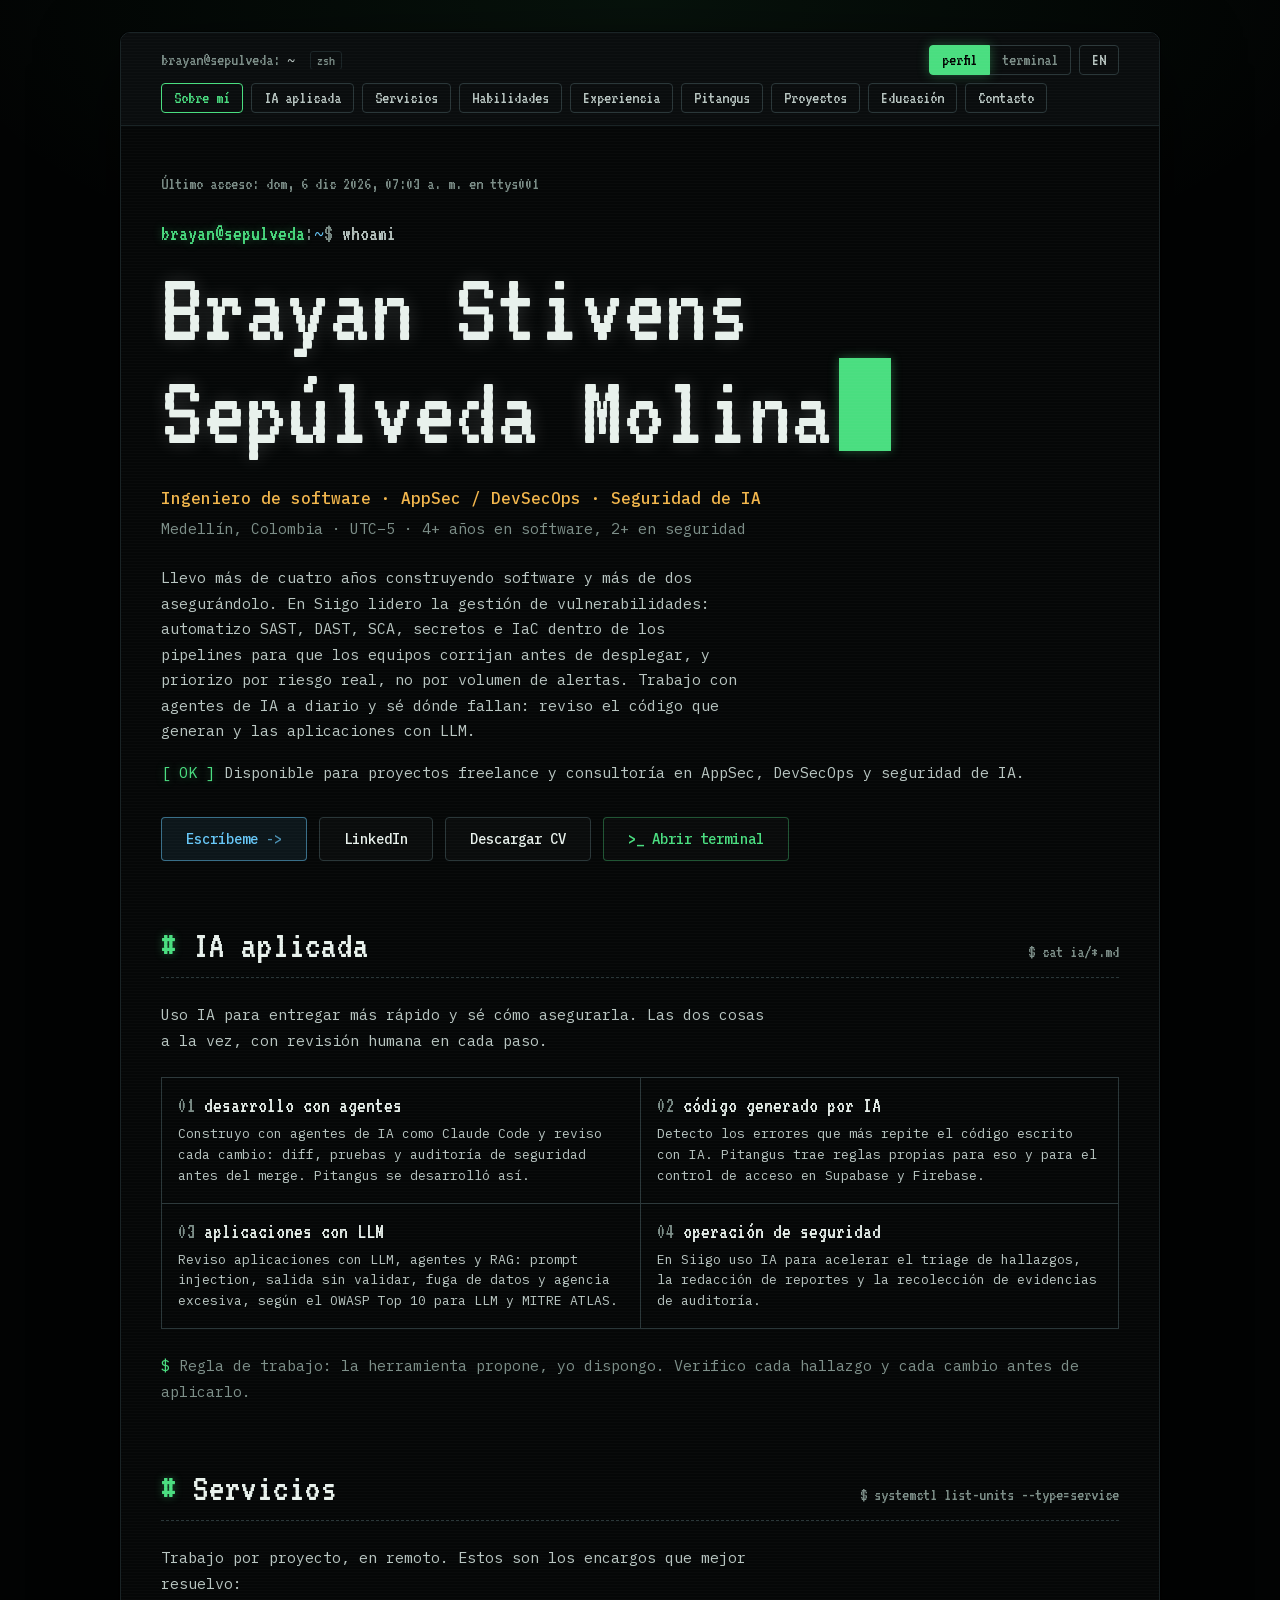
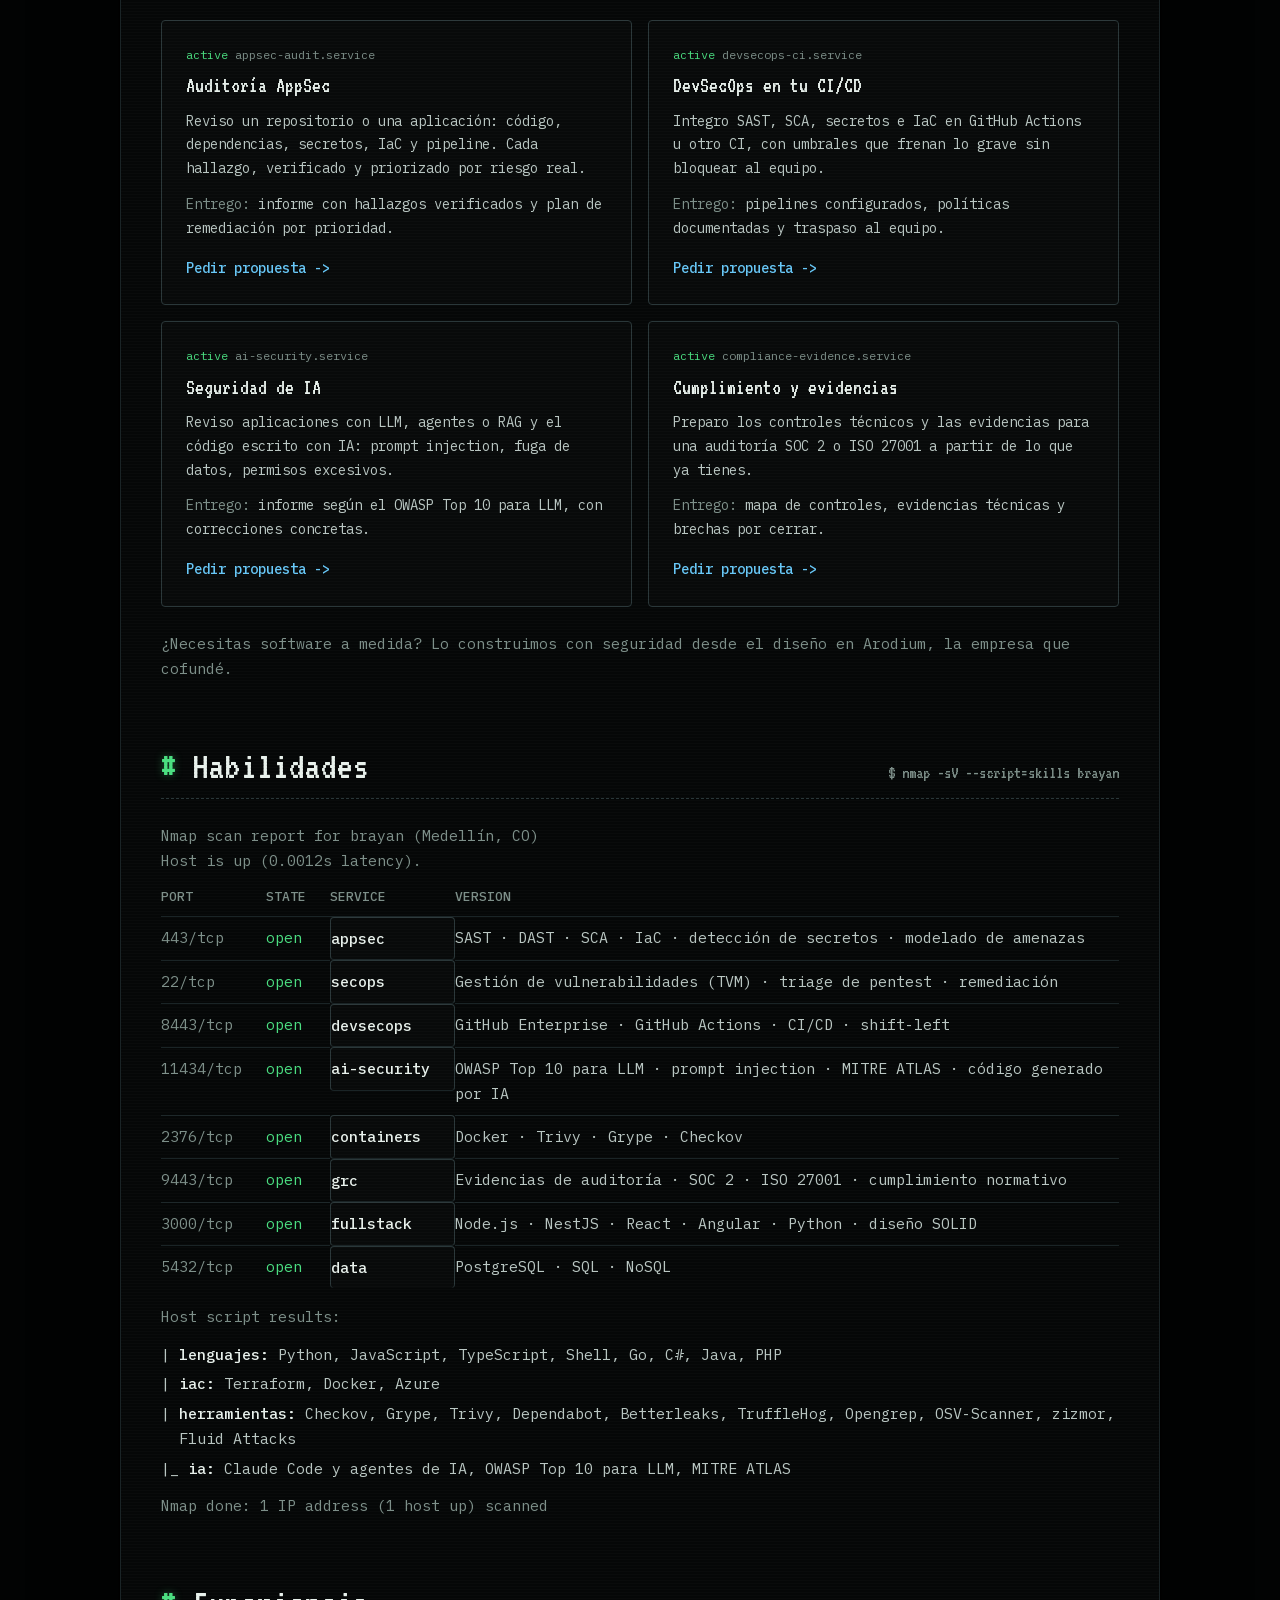
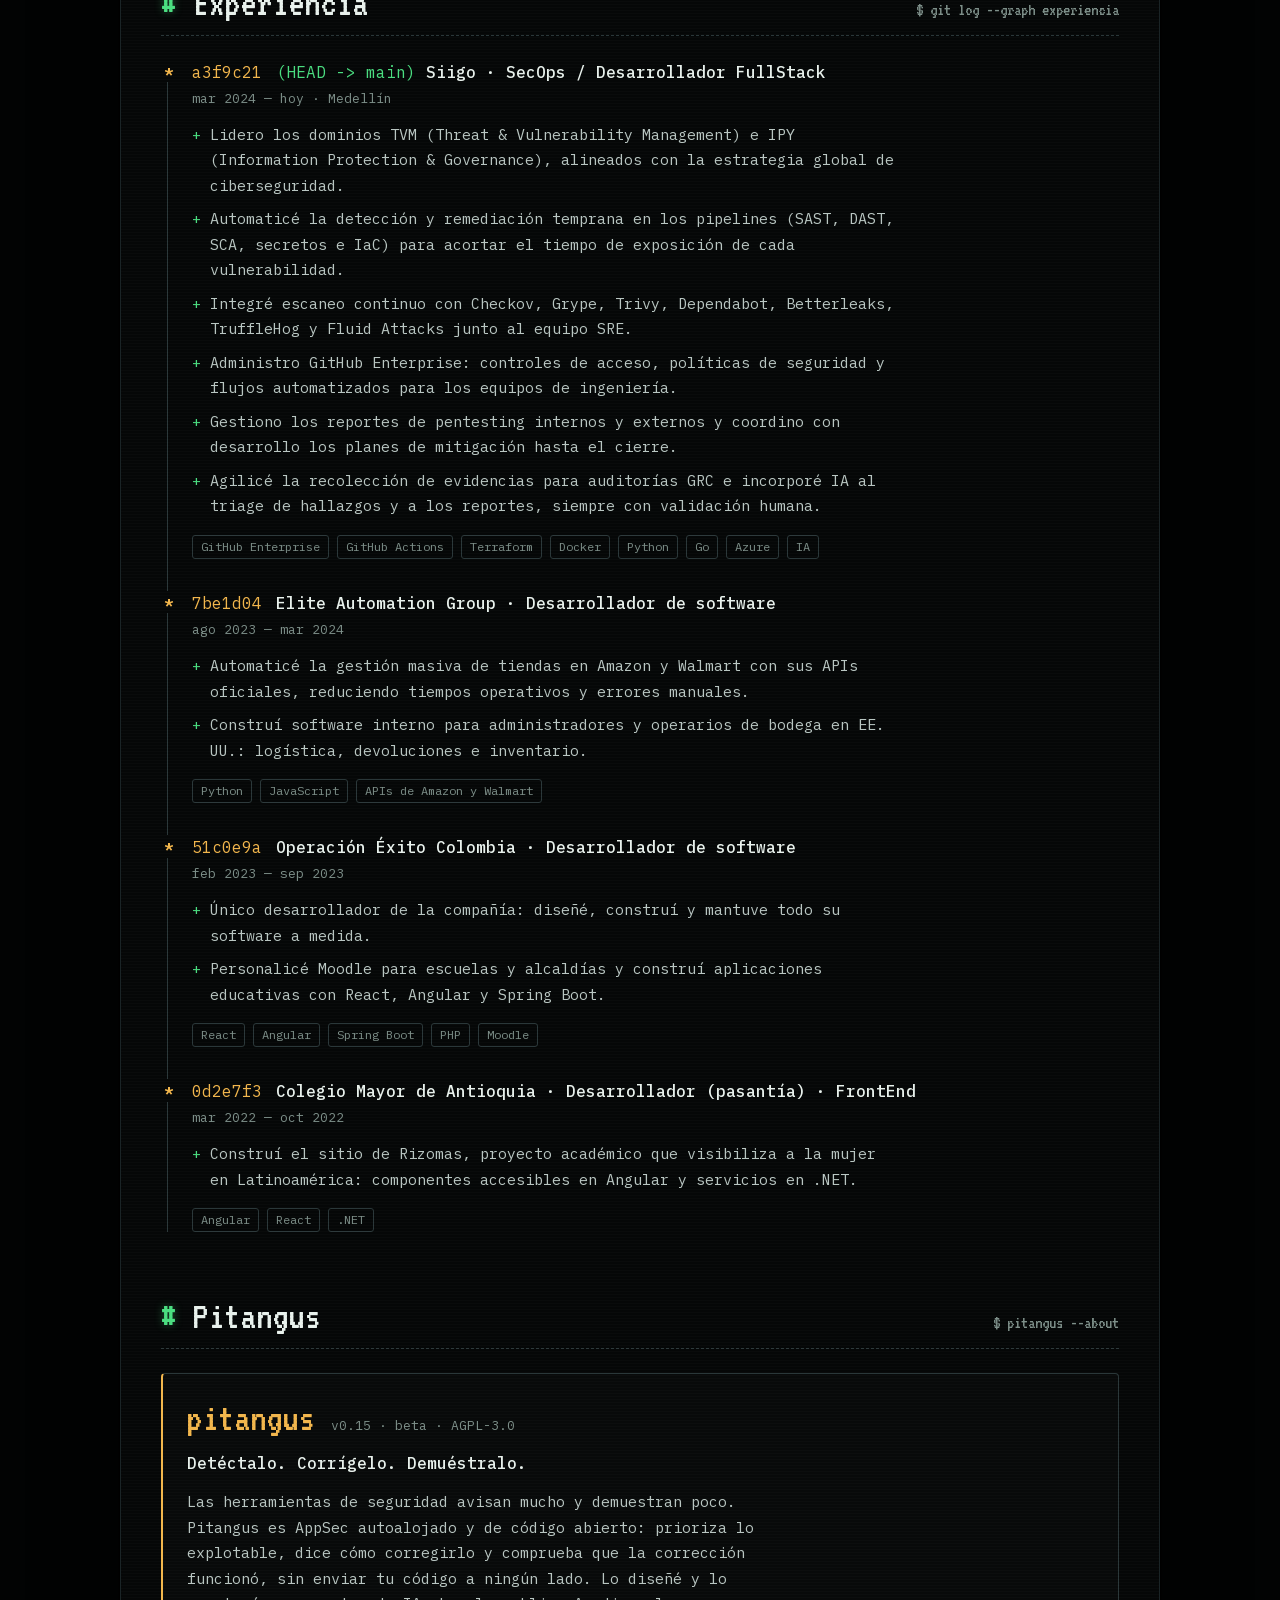
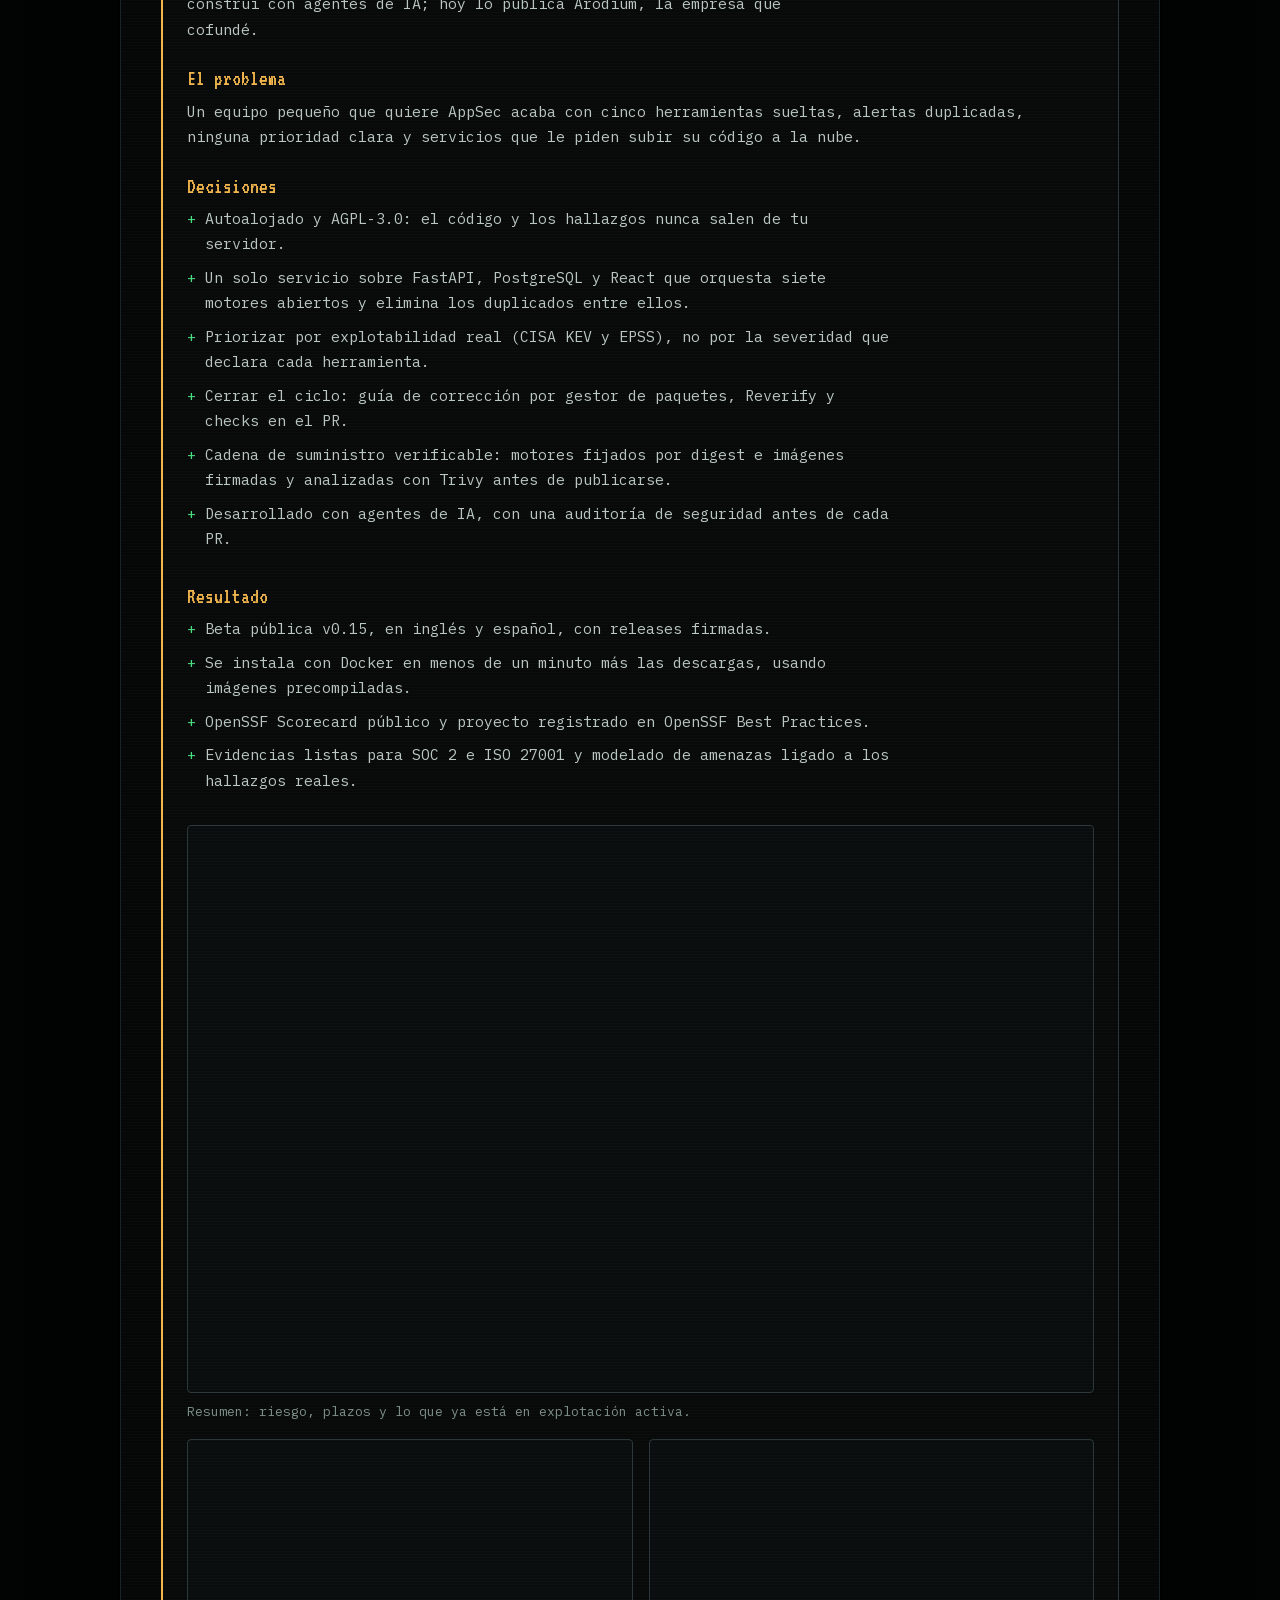
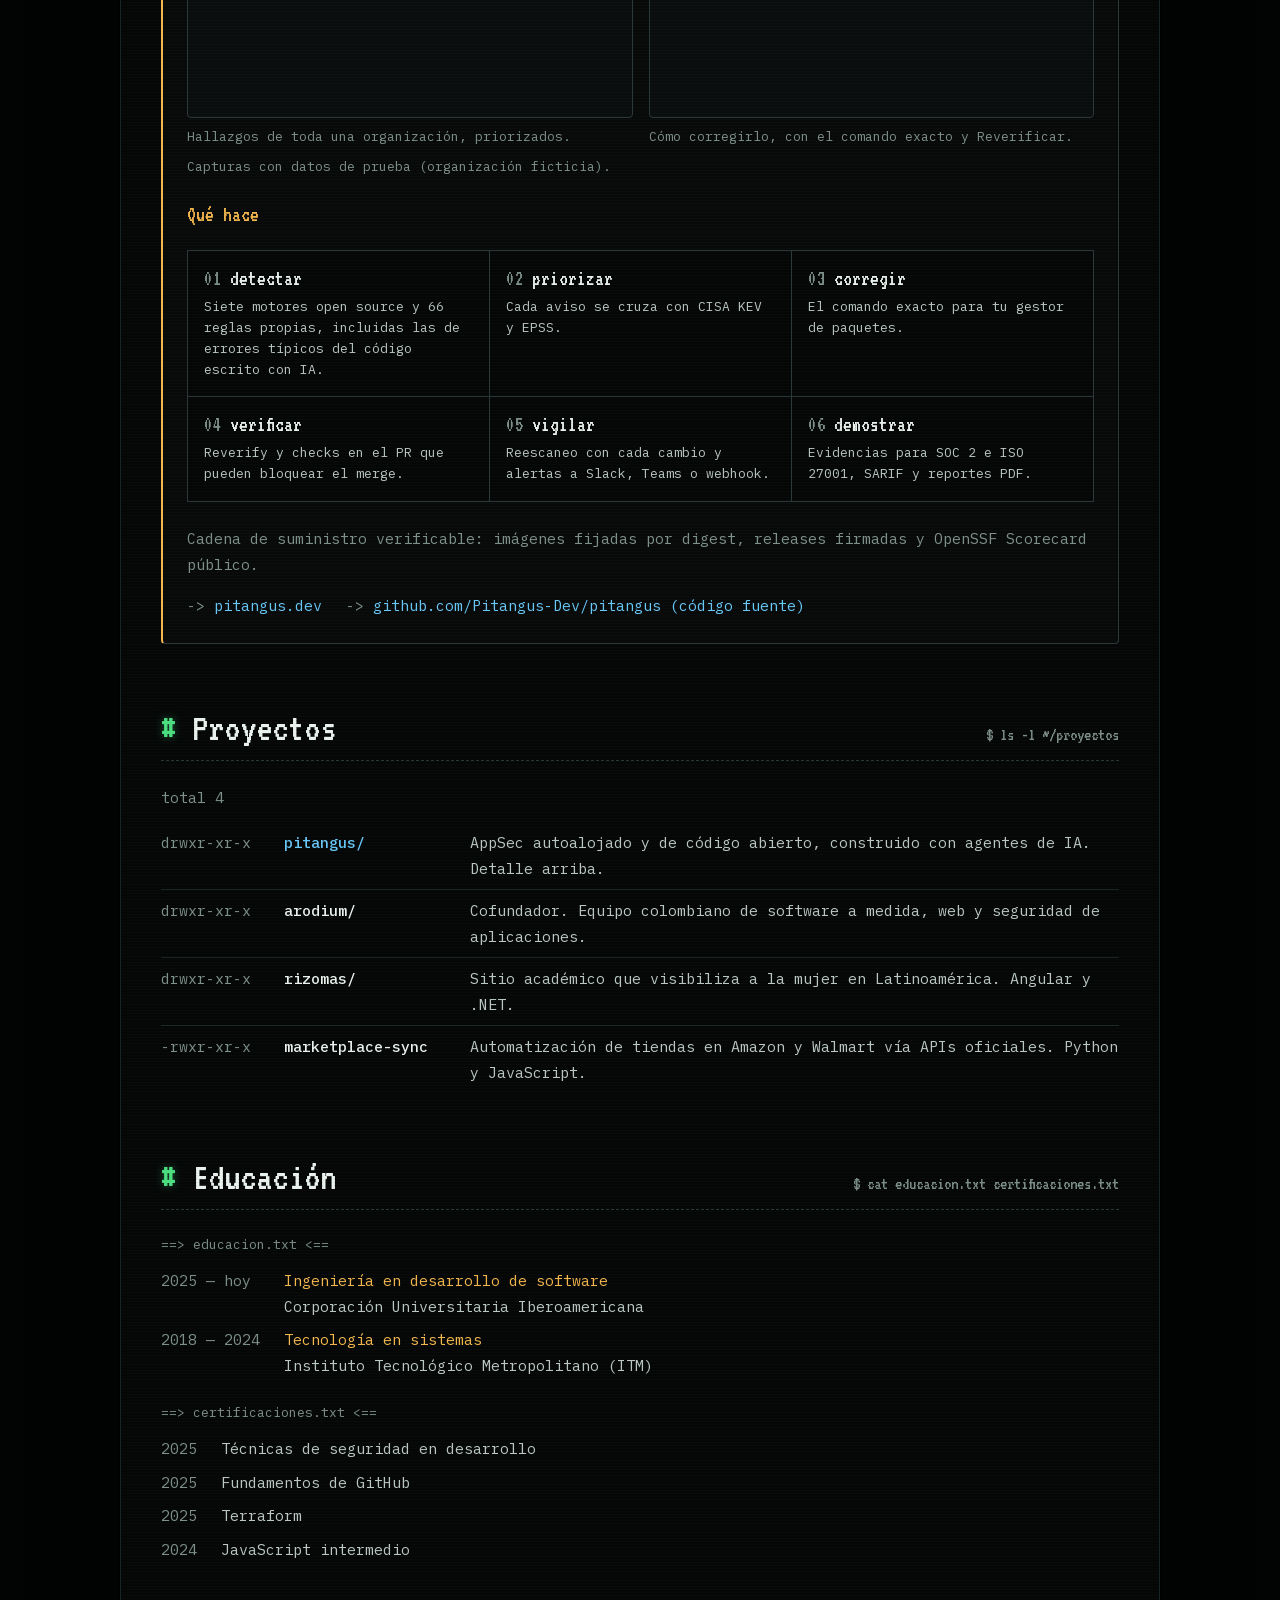
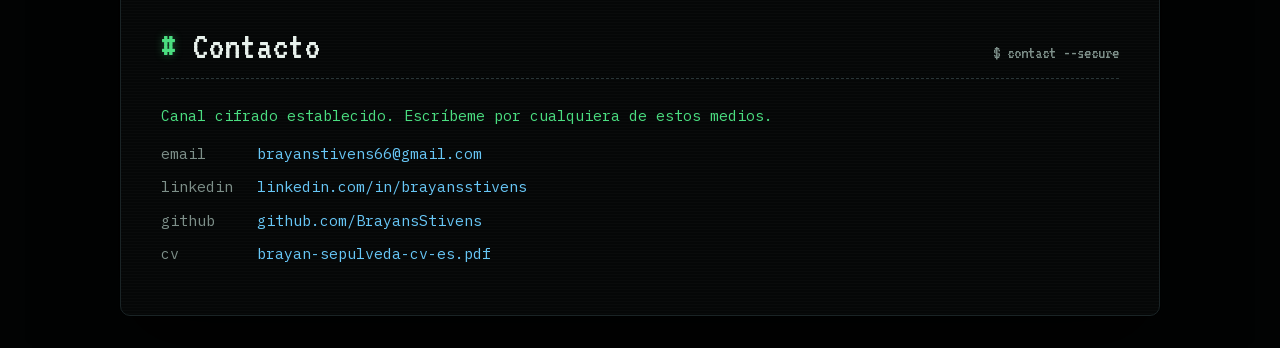
==== commit 78600065: "Capturas de Pitangus en el caso de estudio Tres capturas por idioma (resumen, hallazgos priorizados " ====
--- a/index.html
+++ b/index.html
@@ -64,7 +64,7 @@
   <main class="screen" id="profile">
     <div id="sections">
 <section class="block hero" id="s-whoami" aria-label="Sobre mí">
-        <p class="login" id="login">Último acceso: dom, 18 oct 2026, 05:22 p. m. en ttys001</p>
+        <p class="login" id="login">Último acceso: dom, 18 oct 2026, 05:37 p. m. en ttys001</p>
         <div class="cmd"><span class="ps1"><span class="u">brayan@sepulveda</span><span class="p">:</span><span class="d"><span class="tl">~</span></span><span class="p">$</span></span> whoami</div>
         <h1 class="name">Brayan Stivens<br>Sepúlveda Molina<span class="cursor" aria-hidden="true"></span></h1>
       <p class="role">Ingeniero de software · AppSec / DevSecOps · Seguridad de IA</p>
@@ -171,7 +171,7 @@
           <div><h3 class="case-h">Decisiones</h3><ul class="bullets"><li>Autoalojado y AGPL-3.0: el código y los hallazgos nunca salen de tu servidor.</li><li>Un solo servicio sobre FastAPI, PostgreSQL y React que orquesta siete motores abiertos y elimina los duplicados entre ellos.</li><li>Priorizar por explotabilidad real (CISA KEV y EPSS), no por la severidad que declara cada herramienta.</li><li>Cerrar el ciclo: guía de corrección por gestor de paquetes, Reverify y checks en el PR.</li><li>Cadena de suministro verificable: motores fijados por digest e imágenes firmadas y analizadas con Trivy antes de publicarse.</li><li>Desarrollado con agentes de IA, con una auditoría de seguridad antes de cada PR.</li></ul></div>
           <div><h3 class="case-h">Resultado</h3><ul class="bullets"><li>Beta pública v0.15, en inglés y español, con releases firmadas.</li><li>Se instala con Docker en menos de un minuto más las descargas, usando imágenes precompiladas.</li><li>OpenSSF Scorecard público y proyecto registrado en OpenSSF Best Practices.</li><li>Evidencias listas para SOC 2 e ISO 27001 y modelado de amenazas ligado a los hallazgos reales.</li></ul></div>
         </div>
-        
+        <div class="shots"><figure class="shot"><a href="/img/pitangus/pitangus-overview-es.webp"><img src="/img/pitangus/pitangus-overview-es.webp" width="1800" height="1125" alt="Resumen del panel de Pitangus: puntuación de riesgo, hallazgos abiertos, plazos, tasa de corrección y vulnerabilidades en CISA KEV" loading="lazy" decoding="async"></a><figcaption>Resumen: riesgo, plazos y lo que ya está en explotación activa.</figcaption></figure><figure class="shot"><a href="/img/pitangus/pitangus-findings-es.webp"><img src="/img/pitangus/pitangus-findings-es.webp" width="1800" height="1125" alt="Hallazgos de una organización en Pitangus priorizados en actuar ya, atender, críticos y en CISA KEV" loading="lazy" decoding="async"></a><figcaption>Hallazgos de toda una organización, priorizados.</figcaption></figure><figure class="shot"><a href="/img/pitangus/pitangus-fix-es.webp"><img src="/img/pitangus/pitangus-fix-es.webp" width="1800" height="1125" alt="Detalle de un hallazgo en Pitangus con CISA KEV, EPSS, la guía para corregirlo, el comando exacto y el botón Reverificar" loading="lazy" decoding="async"></a><figcaption>Cómo corregirlo, con el comando exacto y Reverificar.</figcaption></figure></div><p class="muted shots-note">Capturas con datos de prueba (organización ficticia).</p>
         <h3 class="case-h">Qué hace</h3>
         <ol class="pipeline"><li><span class="step"><span class="n">01</span>detectar</span><p>Siete motores open source y 66 reglas propias, incluidas las de errores típicos del código escrito con IA.</p></li><li><span class="step"><span class="n">02</span>priorizar</span><p>Cada aviso se cruza con CISA KEV y EPSS.</p></li><li><span class="step"><span class="n">03</span>corregir</span><p>El comando exacto para tu gestor de paquetes.</p></li><li><span class="step"><span class="n">04</span>verificar</span><p>Reverify y checks en el PR que pueden bloquear el merge.</p></li><li><span class="step"><span class="n">05</span>vigilar</span><p>Reescaneo con cada cambio y alertas a Slack, Teams o webhook.</p></li><li><span class="step"><span class="n">06</span>demostrar</span><p>Evidencias para SOC 2 e ISO 27001, SARIF y reportes PDF.</p></li></ol>
         <p class="muted">Cadena de suministro verificable: imágenes fijadas por digest, releases firmadas y OpenSSF Scorecard público.</p>
